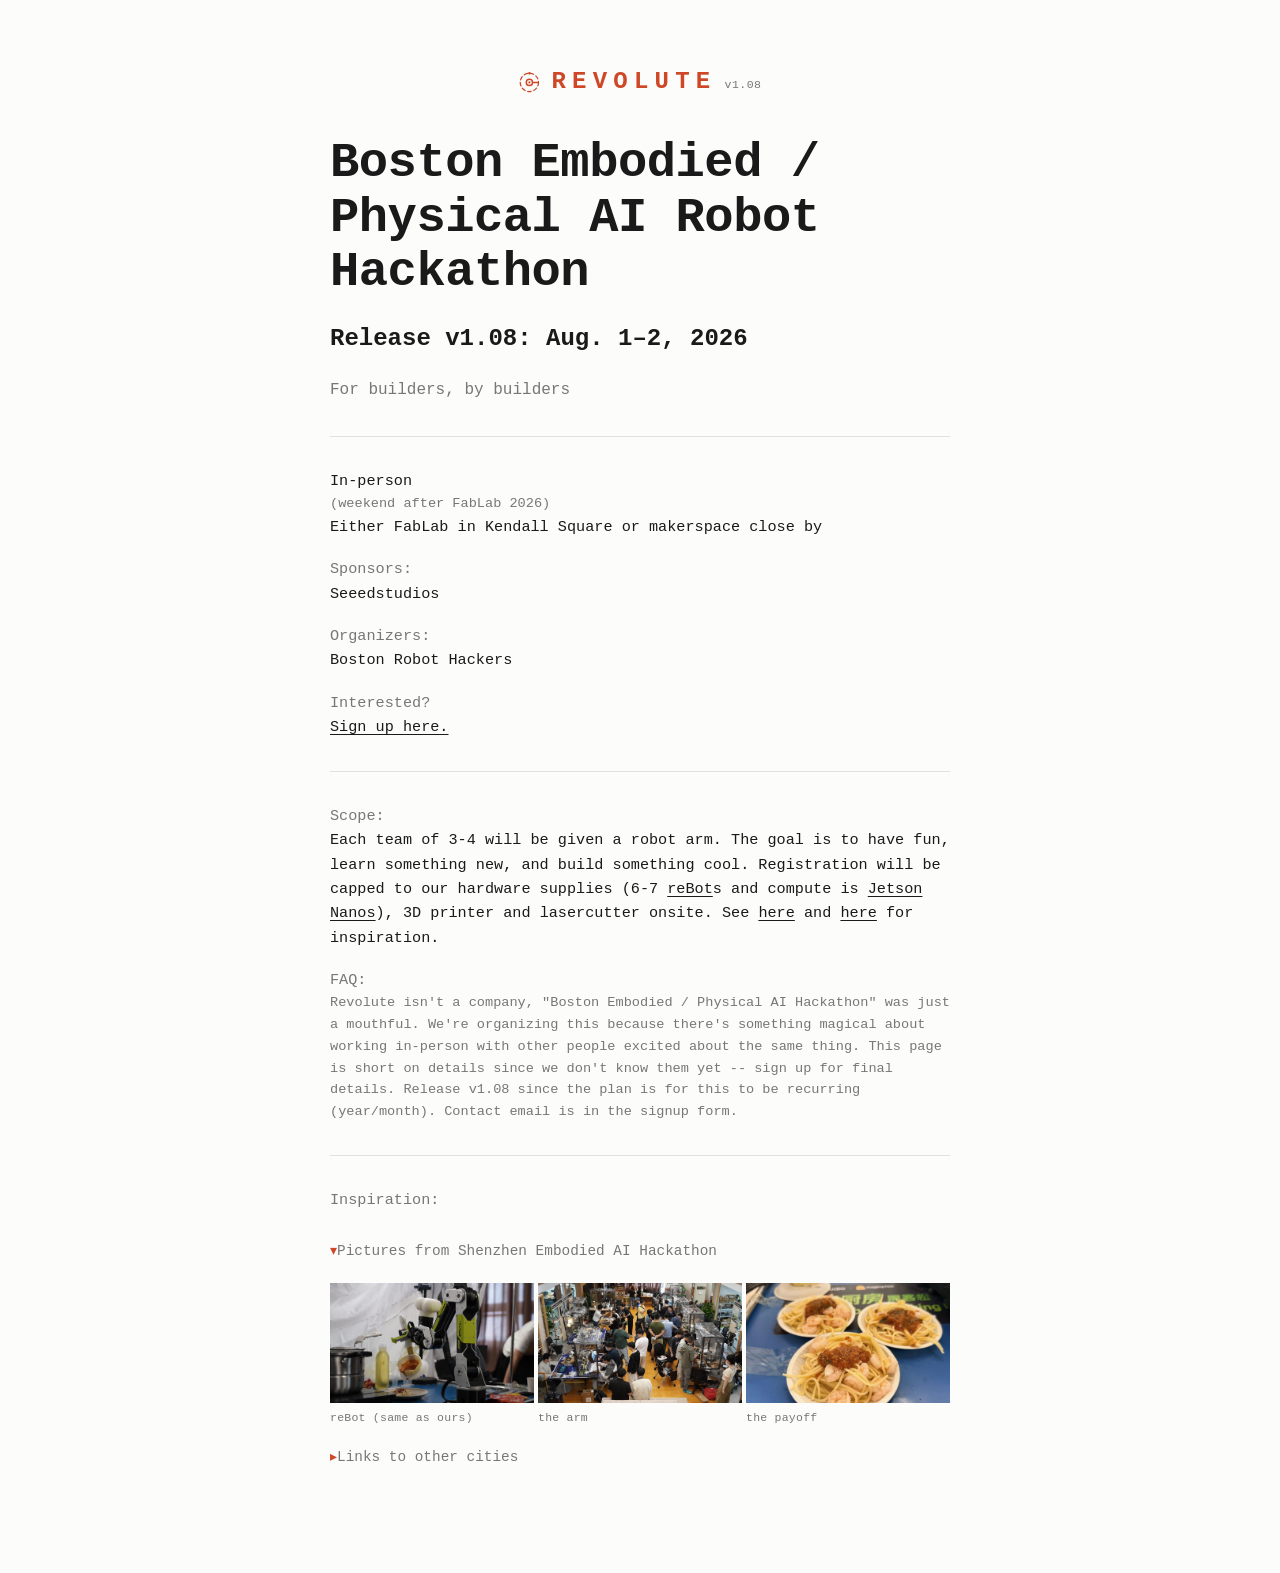
==== index.html @ 18302369 "Update index.html" ====
<!DOCTYPE html>
<html lang="en">
<head>
<meta charset="utf-8">
<meta name="viewport" content="width=device-width, initial-scale=1">
<title>Boston Embodied / Physical AI Robot Hackathon</title>
<style>
  :root{
    --ink:#1a1a1a;
    --muted:#777;
    --rule:#e0e0e0;
    --accent:#ce4827;
  }
  *{box-sizing:border-box;}
  html,body{margin:0;}
  body{
    background:#fcfcfb;
    color:var(--ink);
    font-family:ui-monospace,"SF Mono","SFMono-Regular",Menlo,Consolas,"Liberation Mono",monospace;
    line-height:1.6;
    padding:7vh 24px 80px;
  }
  main{max-width:620px;margin:0 auto;}

  /* top — the REVOLUTE mark: a revolute-joint logo lockup, centered */
  .top{text-align:center;margin-bottom:34px;}
  .brand{
    display:inline-flex;
    align-items:center;
    gap:11px;
    margin:0;
  }
  .brand .mark{width:1.3em;height:1.3em;flex:0 0 auto;color:var(--accent);}
  .brand .mark .ring{transform-origin:50% 50%;animation:spin 11s linear infinite;}
  @keyframes spin{to{transform:rotate(360deg);}}
  .brand .word{
    font-weight:700;
    font-size:1.5rem;
    letter-spacing:.26em;
    text-transform:uppercase;
    color:var(--accent);
    /* nudge to optically balance the tracking */
    padding-left:.04em;
  }
  .brand .lockup{display:inline-flex;align-items:baseline;gap:.5em;}
  .brand .ver{
    font-size:.72rem;
    font-weight:400;
    letter-spacing:.04em;
    color:var(--muted);
  }

  /* the emphasis */
  h1{
    margin:0;
    font-size:clamp(1.9rem,6.3vw,3.05rem);
    line-height:1.12;
    font-weight:700;
    letter-spacing:-.01em;
  }

  .tagline{
    margin:14px 0 0;
    font-size:1rem;
    color:var(--muted);
  }

  hr{border:0;border-top:1px solid var(--rule);margin:32px 0;}

  /* collapsed sections at the bottom */
  details{margin-top:22px;}
  details > summary{
    cursor:pointer;
    color:var(--muted);
    font-size:.9rem;
    list-style:none;
    padding:6px 0;
    user-select:none;
  }
  details > summary::-webkit-details-marker{display:none;}
  details > summary::before{
    content:"▸ ";
    color:var(--accent);
    display:inline-block;
    transition:transform .15s ease;
  }
  details[open] > summary::before{content:"▾ ";}
  details > summary:hover{color:var(--ink);}

  /* image strip inside the collapsed section */
  .imgstrip{
    display:grid;
    grid-template-columns:1fr 1fr 1fr;
    gap:4px;
    margin:14px 0 4px;
  }
  .imgstrip figure{margin:0;}
  .imgstrip img{
    display:block;
    width:100%;
    height:120px;
    object-fit:cover;
    filter:grayscale(.18);
    transition:filter .25s ease;
  }
  .imgstrip img:hover{filter:grayscale(0);}
  .imgstrip figcaption{
    margin-top:6px;
    font-size:.72rem;
    color:var(--muted);
    letter-spacing:.02em;
  }
  @media (max-width:480px){
    .imgstrip img{height:88px;}
  }

  /* links list inside collapsed section */
  .citylinks{margin:12px 0 4px;font-size:.85rem;}
  .citylinks li{margin:0 0 8px;list-style:none;}
  .citylinks ul{margin:0;padding:0;}
  .citylinks a{word-break:break-all;}
  .citylinks .place{color:var(--muted);white-space:nowrap;}

  /* small details */
  .details{font-size:.95rem;}
  .details p{margin:0;}
  .details .block{margin-bottom:18px;}
  .details .label{color:var(--muted);}
  .note{color:var(--muted);font-size:.85rem;}

  a{color:var(--ink);text-underline-offset:3px;}
  a:hover{text-decoration-thickness:2px;}

  .signup{margin-top:6px;}

  @media (prefers-reduced-motion:reduce){
    .brand .mark .ring{animation:none;}
  }
</style>
</head>
<body>
  <main>
    <header class="top">
      <p class="brand">
        <svg class="mark" viewBox="0 0 100 100" aria-hidden="true">
          <g class="ring">
            <circle cx="50" cy="50" r="44" fill="none" stroke="currentColor" stroke-width="6"
                    stroke-dasharray="17 13" stroke-linecap="round"/>
            <circle cx="50" cy="6" r="6" fill="currentColor"/>
          </g>
          <line x1="50" y1="50" x2="94" y2="50" stroke="currentColor" stroke-width="7" stroke-linecap="round"/>
          <circle cx="50" cy="50" r="15" fill="#fcfcfb" stroke="currentColor" stroke-width="7"/>
          <circle cx="50" cy="50" r="5" fill="currentColor"/>
        </svg>
        <span class="lockup"><span class="word">REVOLUTE</span><span class="ver">v1.08</span></span>
      </p>
    </header>

    <h1>Boston Embodied / Physical AI Robot Hackathon</h1>
    <h2>Release v1.08: Aug. 1–2, 2026</h2>
    <p class="tagline">For builders, by builders</p>

    <hr>

    <div class="details">
      <div class="block">
        <p>In-person</p>
        <p class="note">(weekend after FabLab 2026)</p>
        <p>Either FabLab in Kendall Square or makerspace close by</p>
      </div>

      <div class="block">
        <p class="label">Sponsors:</p>
        <p>Seeedstudios</p>
      </div>

      <div class="block">
        <p class="label">Organizers:</p>
        <p>Boston Robot Hackers</p>
      </div>

      <div class="block">
        <p class="label">Interested?</p>
        <p class="signup"><a
        href="https://docs.google.com/forms/d/e/1FAIpQLSeVBl7Q7HjIDip8C7H7l2KwT6T9Buy4RfkJa64CLngNDVa9xw/viewform">Sign
        up here.</a></p>
      </div>


      <hr>

      <div class="block">
        <p class="label">Scope:</p>
        <p>Each team of 3-4 will be given a robot arm. The goal is to have
        fun, learn something new, and build something cool. Registration
        will be capped to our hardware supplies (6-7 <a href="https://www.seeedstudio.com/reBot-Arm-B601-DM-p-6740.html">reBot</a>s and compute is <a href="https://www.seeedstudio.com/reComputer-J3011-p-5590.html">Jetson Nanos</a>), 3D printer and lasercutter onsite. 
        See <a
        href="https://www.seeed.cc/post/2025-embodied-ai-hackathon-recap">here</a> and <a href="https://www.youtube.com/watch?v=3W_z89ngXDo">here</a>
        for inspiration.</p>
      </div>

      <div class="block">
        <p class="label">FAQ:</p>
        <p class="note">Revolute isn't a company, "Boston Embodied / Physical AI
        Hackathon" was just a mouthful. We're organizing this because
        there's something magical about working in-person with other people
        excited about the same thing.
          This page is short on details since we don't know them yet -- sign up for
          final details. Release v1.08 since the plan is for this to be
          recurring (year/month). Contact email is in the signup form.</p>
      </div>

      <hr>
        <div class="block">
          <p class="label">Inspiration:</p>

        <details open>
          <summary>Pictures from Shenzhen Embodied AI Hackathon</summary>
          <div class="imgstrip">
            <figure>
              <img src="hackathon.png" alt="Builders at work during the Shenzhen embodied AI hackathon">
              <figcaption>reBot (same as ours)</figcaption>
            </figure>
            <figure>
              <img src="robotarm.png" alt="A robot arm ladling sauce onto a plate of pasta">
              <figcaption>the arm</figcaption>
            </figure>
            <figure>
              <img src="pasta.jpg" alt="Plates of shrimp pasta plated by robot arms">
              <figcaption>the payoff</figcaption>
            </figure>
          </div>
        </details>
  
        <details class="citylinks">
          <summary>Links to other cities</summary>
          <ul>
            <li><a href="https://www.joinef.com/events/https-lu-ma-roboticshack/">joinef.com/events/https-lu-ma-roboticshack</a> <span class="place">— Paris (Apr 11 2025)</span></li>
            <li><a href="https://robothackathon.devpost.com/">robothackathon.devpost.com</a> <span class="place">— NYC (Apr 20 2025)</span></li>
            <li><a href="https://www.betaworks.com/event/nyc-lerobot-hackathon">betaworks.com/event/nyc-lerobot-hackathon</a> <span class="place">— NYC (June 14 2025)</span></li>
            <li><a href="https://forums.developer.nvidia.com/t/join-the-seeed-studio-hugging-face-embodied-ai-hackathon/344162">forums.developer.nvidia.com/.../embodied-ai-hackathon</a> <span class="place">— Shenzhen (Oct 18 2025)</span></li>
            <li><a href="https://www.seeedstudio.com/blog/2025/11/06/2025-embodied-ai-hackathon-recap-we-built-home-cooking-robot/">seeedstudio.com/blog/.../home-cooking-robot</a> <span class="place">— (Oct 21 2025)</span></li>
            <li><a href="https://luma.com/zsaa3r3d">luma.com/zsaa3r3d</a> <span class="place">— Santa Clara (Mar 21 2026)</span></li>
            <li><a href="https://luma.com/embodied-metal">luma.com/embodied-metal</a> <span class="place">— San Francisco (July 17 2026)</span></li>
          </ul>
        </details>
      </div>
    </div>
  </main>
</body>
</html>
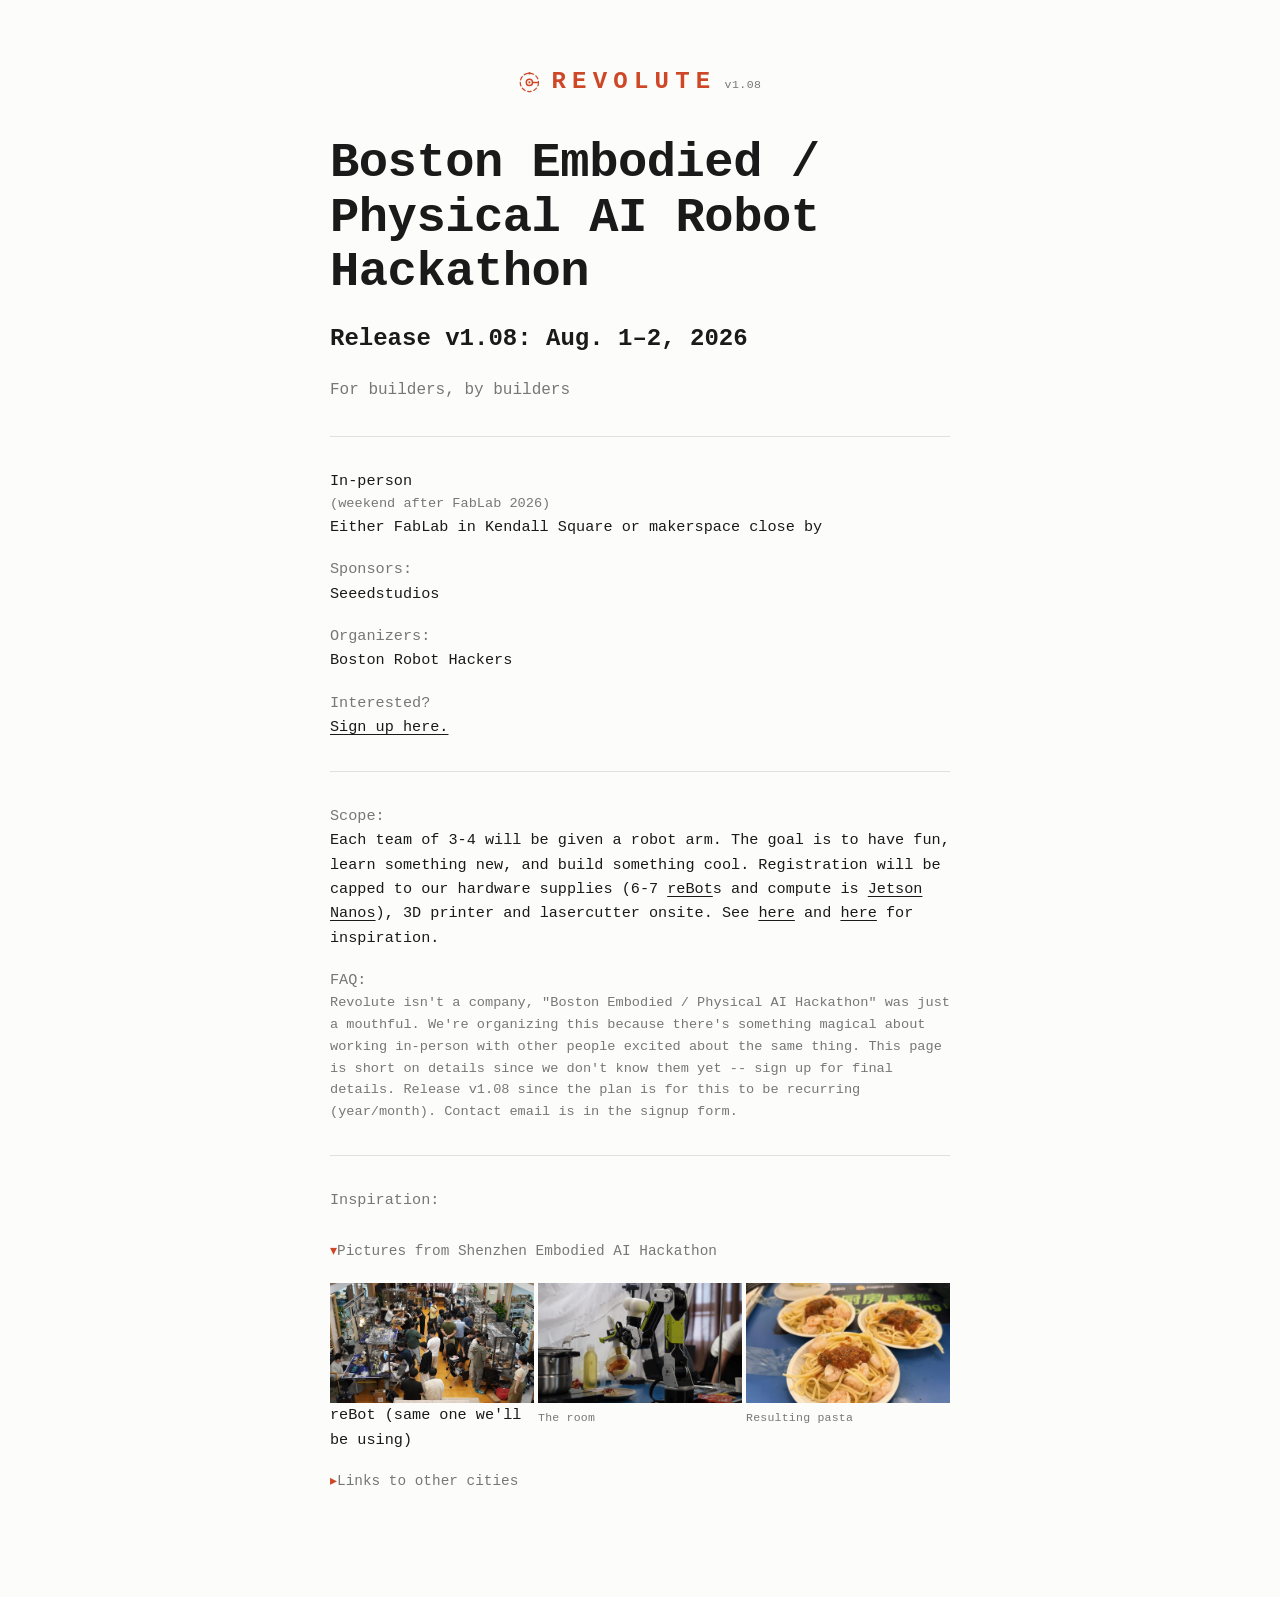
==== commit 62a7806a: "Update index.html" ====
--- a/index.html
+++ b/index.html
@@ -218,16 +218,16 @@
           <summary>Pictures from Shenzhen Embodied AI Hackathon</summary>
           <div class="imgstrip">
             <figure>
-              <img src="hackathon.png" alt="Builders at work during the Shenzhen embodied AI hackathon">
-              <figcaption>reBot (same as ours)</figcaption>
+              <img src="robotarm.png" alt="A robot arm ladling sauce onto a plate of pasta""
+              <figcaption>reBot (same one we'll be using)</figcaption>
             </figure>
             <figure>
-              <img src="robotarm.png" alt="A robot arm ladling sauce onto a plate of pasta">
-              <figcaption>the arm</figcaption>
+              <img src="hackathon.png" alt="Builders at work during the Shenzhen embodied AI hackathon">
+              <figcaption>The room</figcaption>
             </figure>
             <figure>
               <img src="pasta.jpg" alt="Plates of shrimp pasta plated by robot arms">
-              <figcaption>the payoff</figcaption>
+              <figcaption>Resulting pasta</figcaption>
             </figure>
           </div>
         </details>
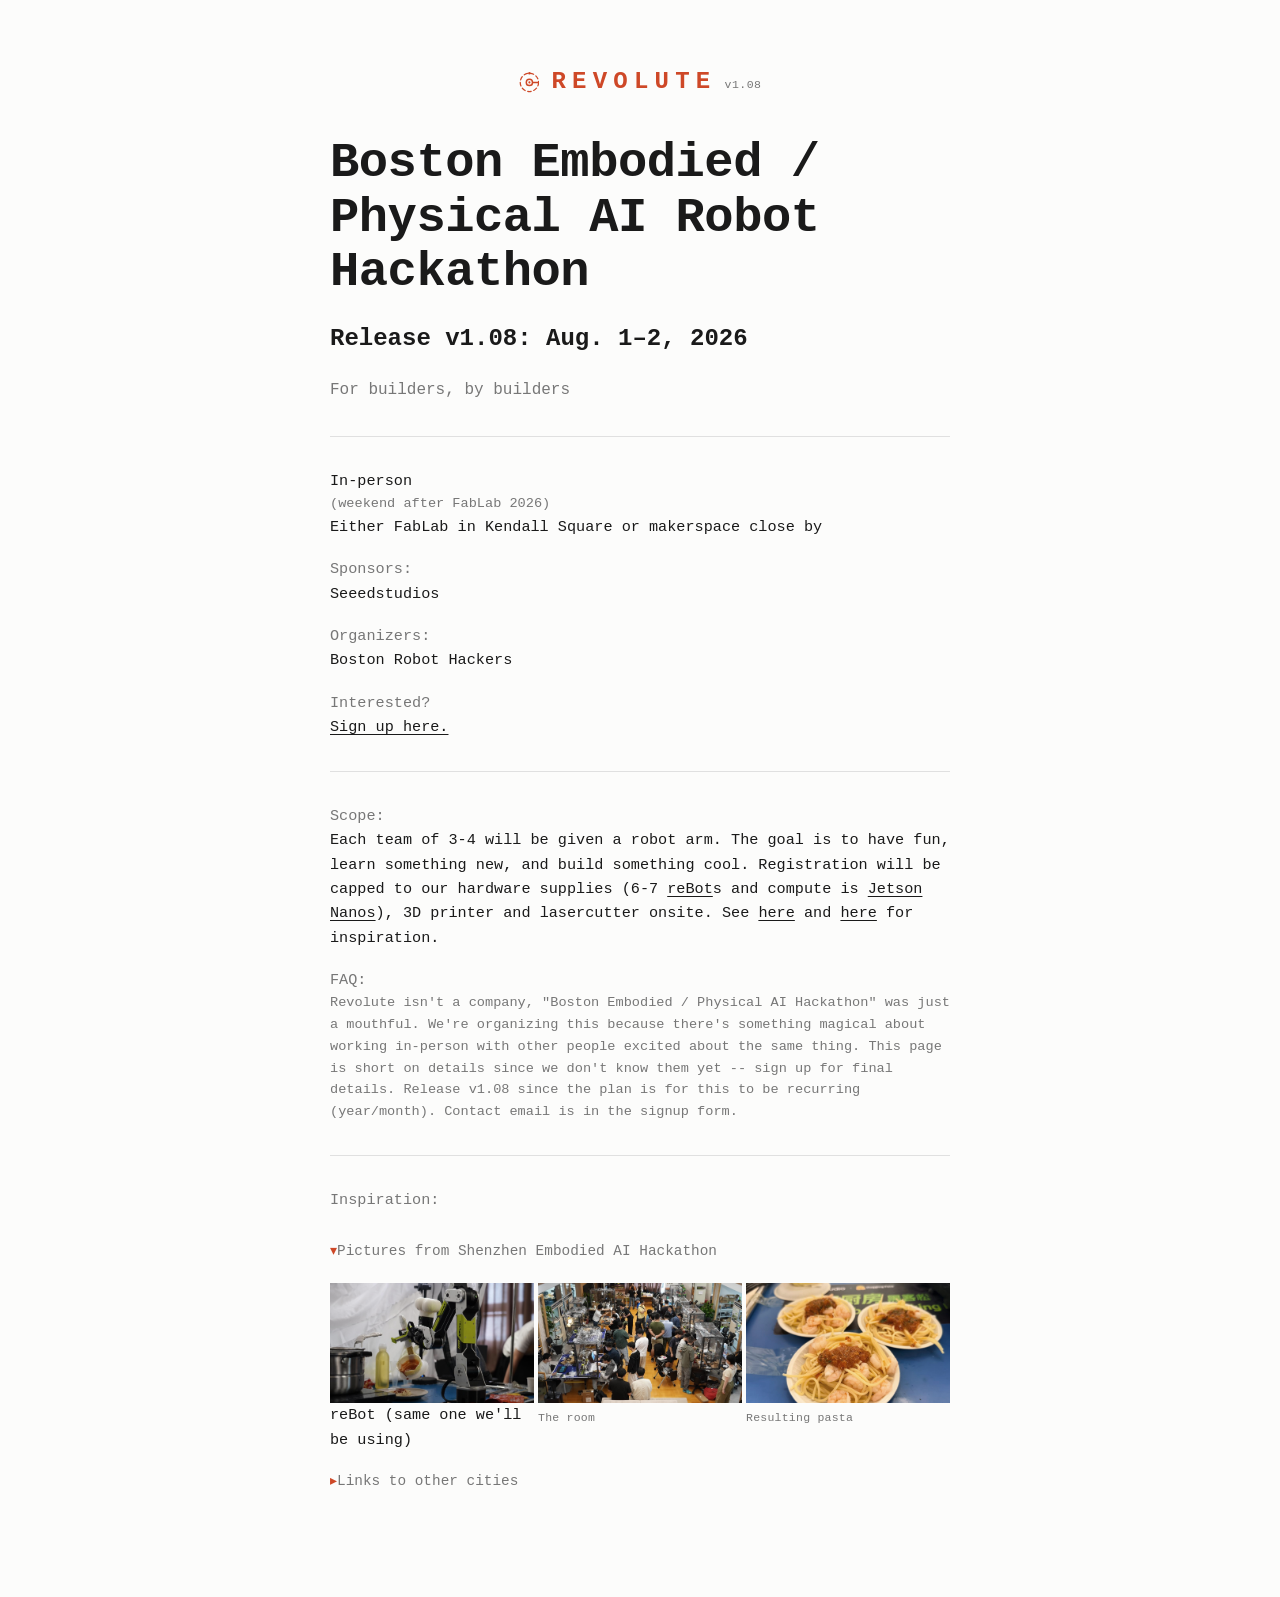
==== commit 4636ada0: "Update index.html" ====
--- a/index.html
+++ b/index.html
@@ -218,11 +218,11 @@
           <summary>Pictures from Shenzhen Embodied AI Hackathon</summary>
           <div class="imgstrip">
             <figure>
-              <img src="robotarm.png" alt="A robot arm ladling sauce onto a plate of pasta""
+              <img src="robotarm.jpg" alt="A robot arm ladling sauce onto a plate of pasta""
               <figcaption>reBot (same one we'll be using)</figcaption>
             </figure>
             <figure>
-              <img src="hackathon.png" alt="Builders at work during the Shenzhen embodied AI hackathon">
+              <img src="shenzhenhackathon.jpg" alt="Builders at work during the Shenzhen embodied AI hackathon">
               <figcaption>The room</figcaption>
             </figure>
             <figure>
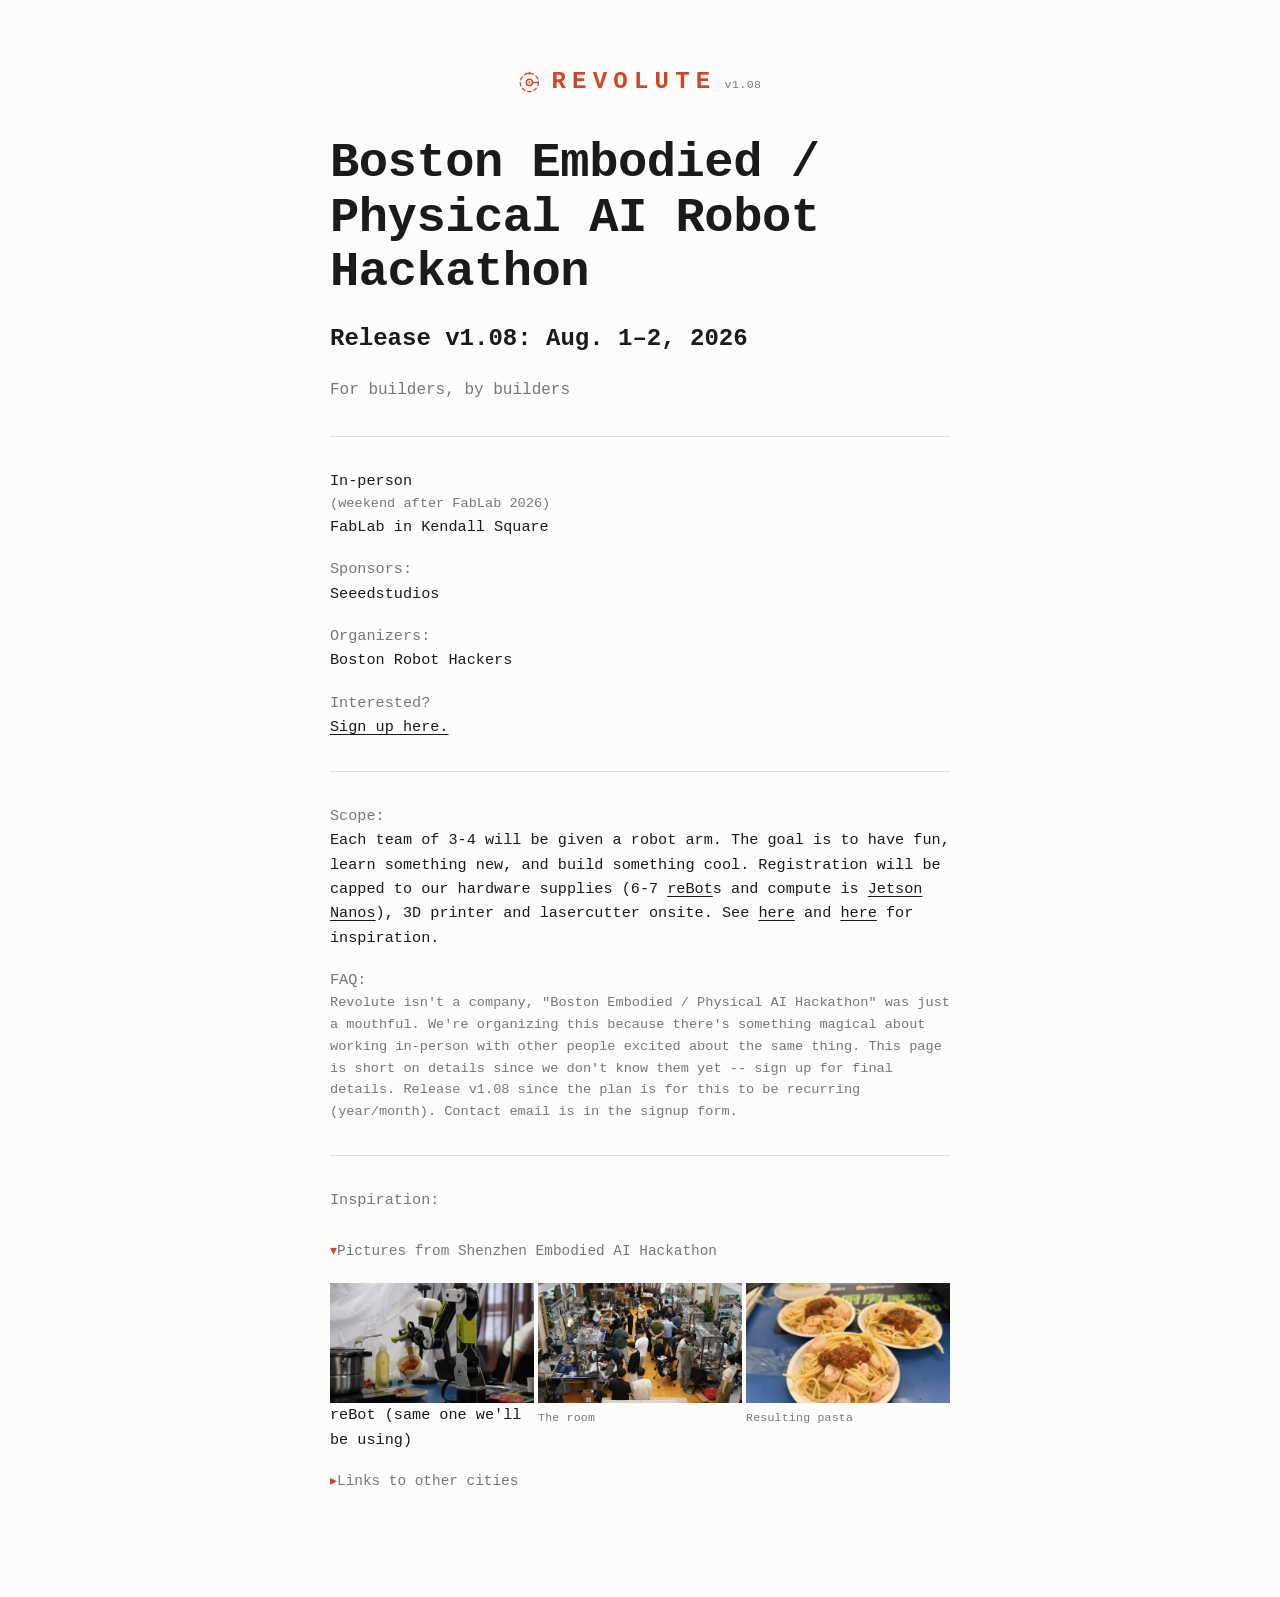
==== commit f9e213ac: "Update index.html" ====
--- a/index.html
+++ b/index.html
@@ -166,7 +166,7 @@
       <div class="block">
         <p>In-person</p>
         <p class="note">(weekend after FabLab 2026)</p>
-        <p>Either FabLab in Kendall Square or makerspace close by</p>
+        <p>FabLab in Kendall Square</p>
       </div>
 
       <div class="block">
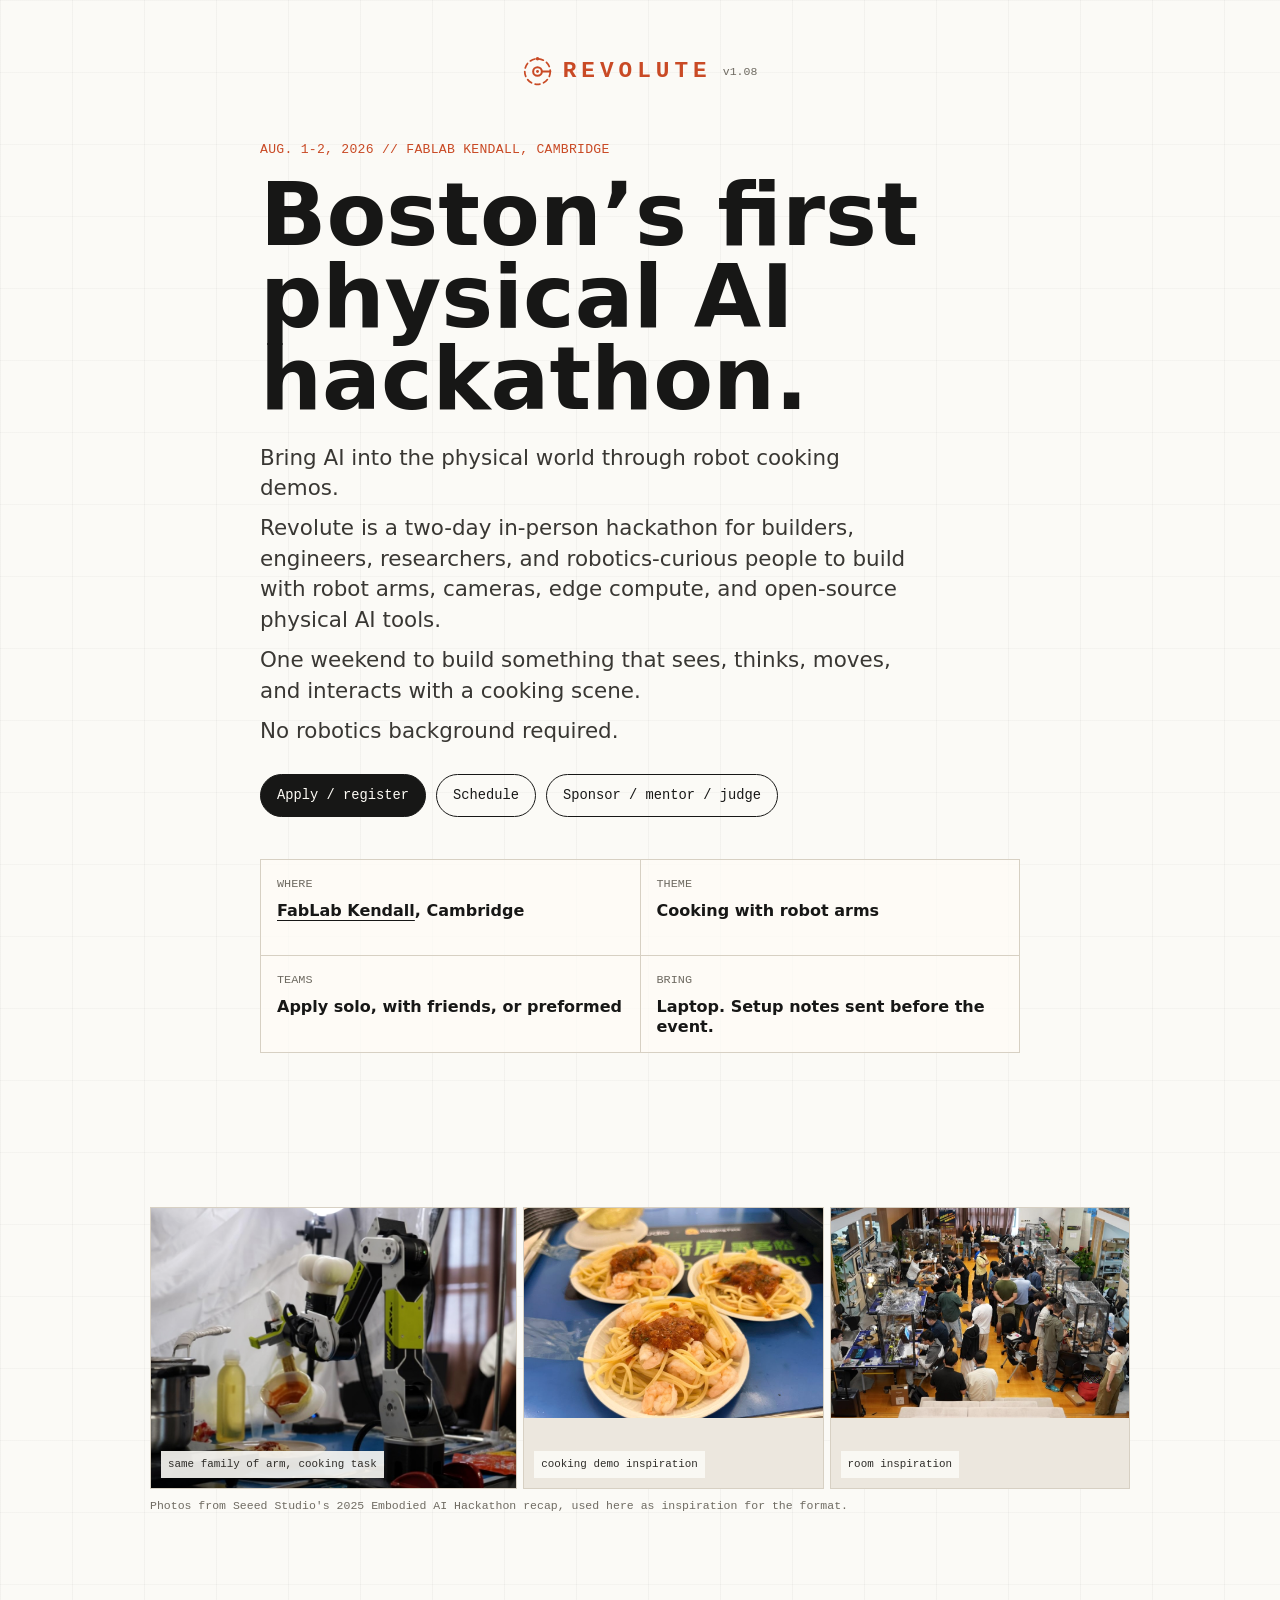
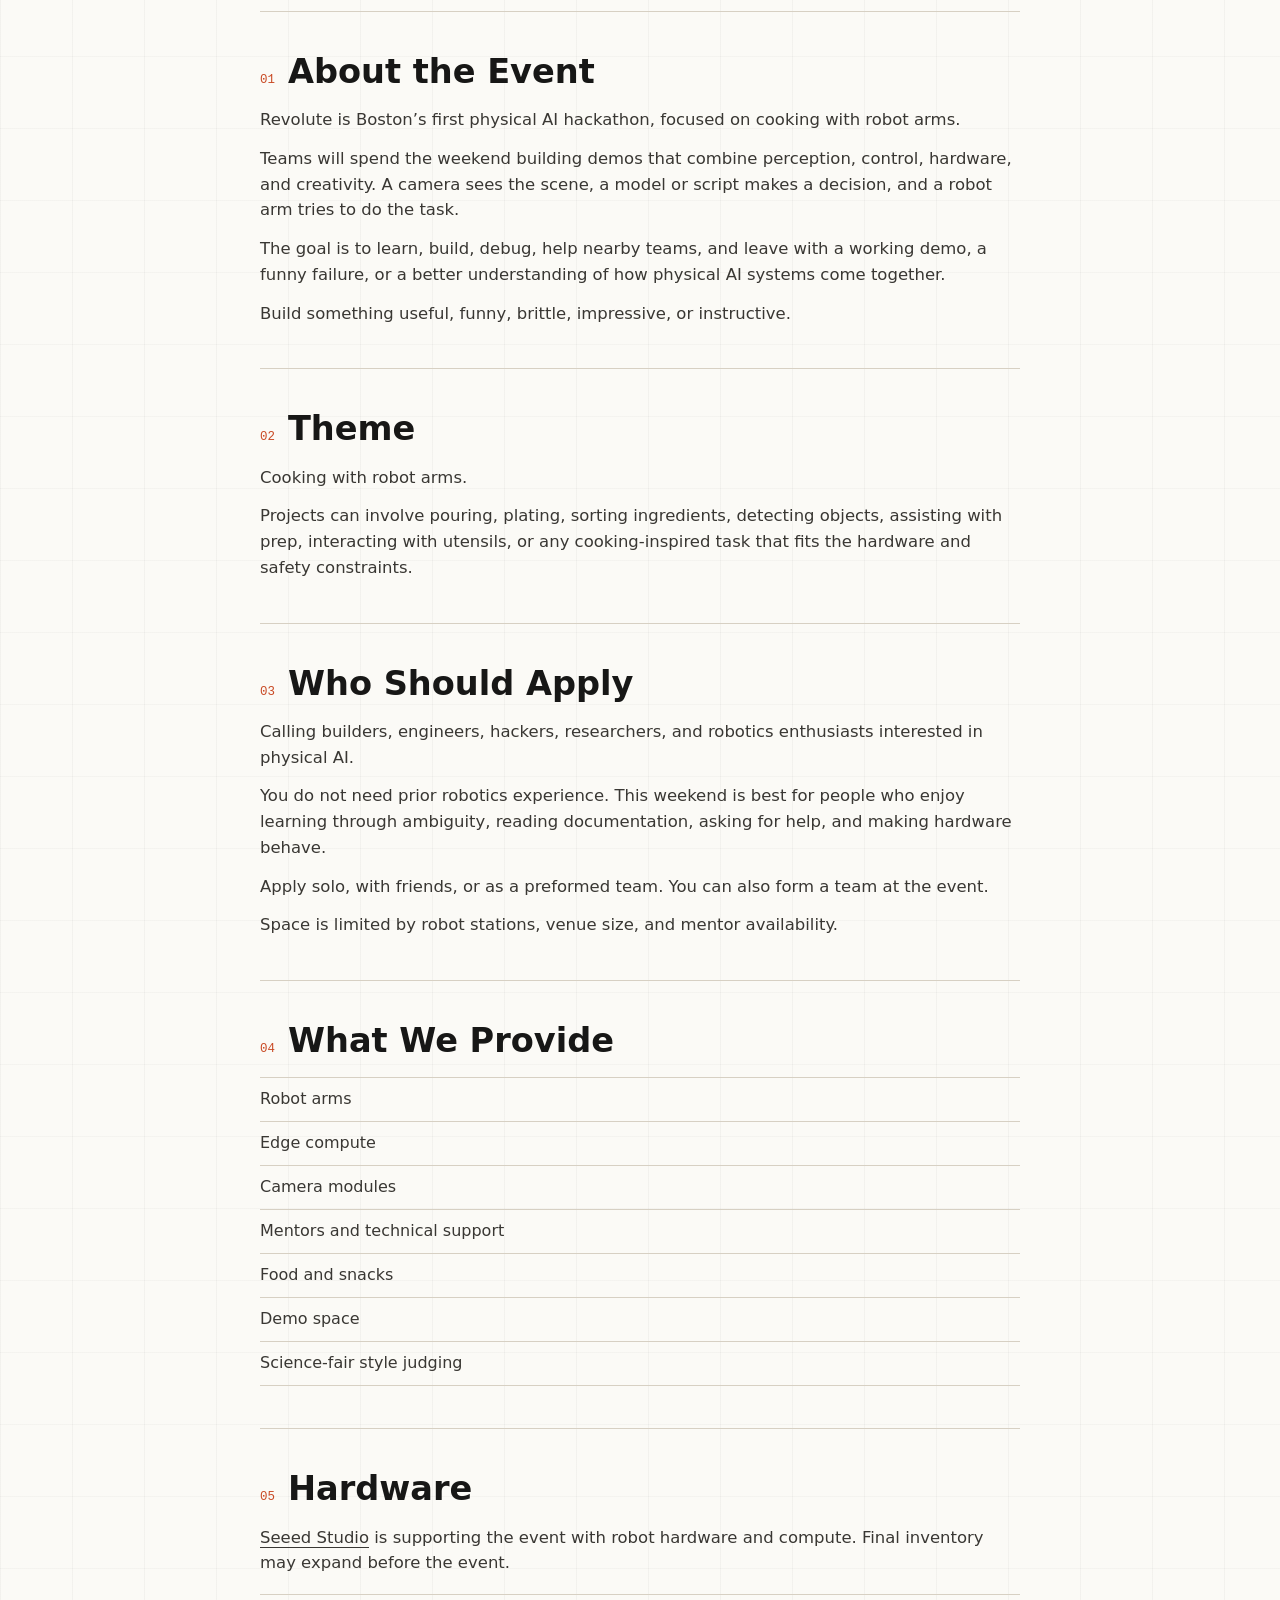
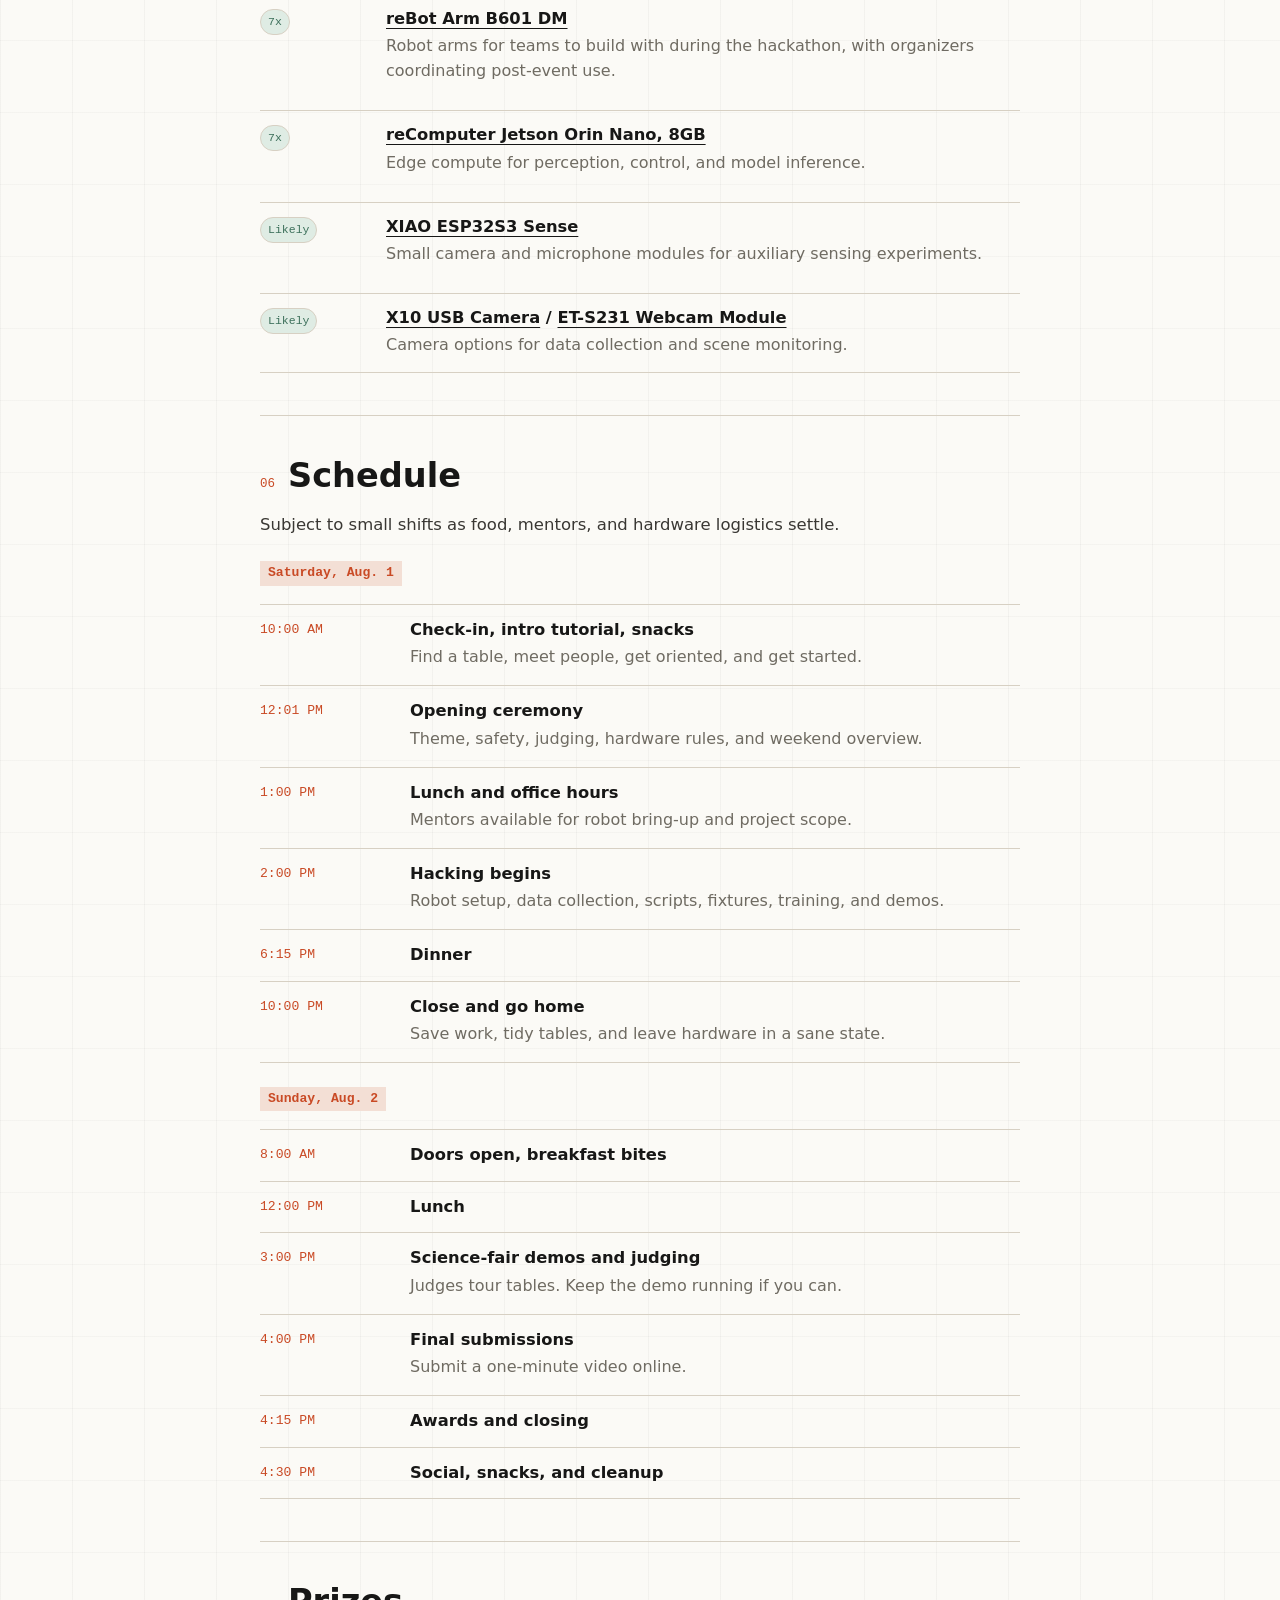
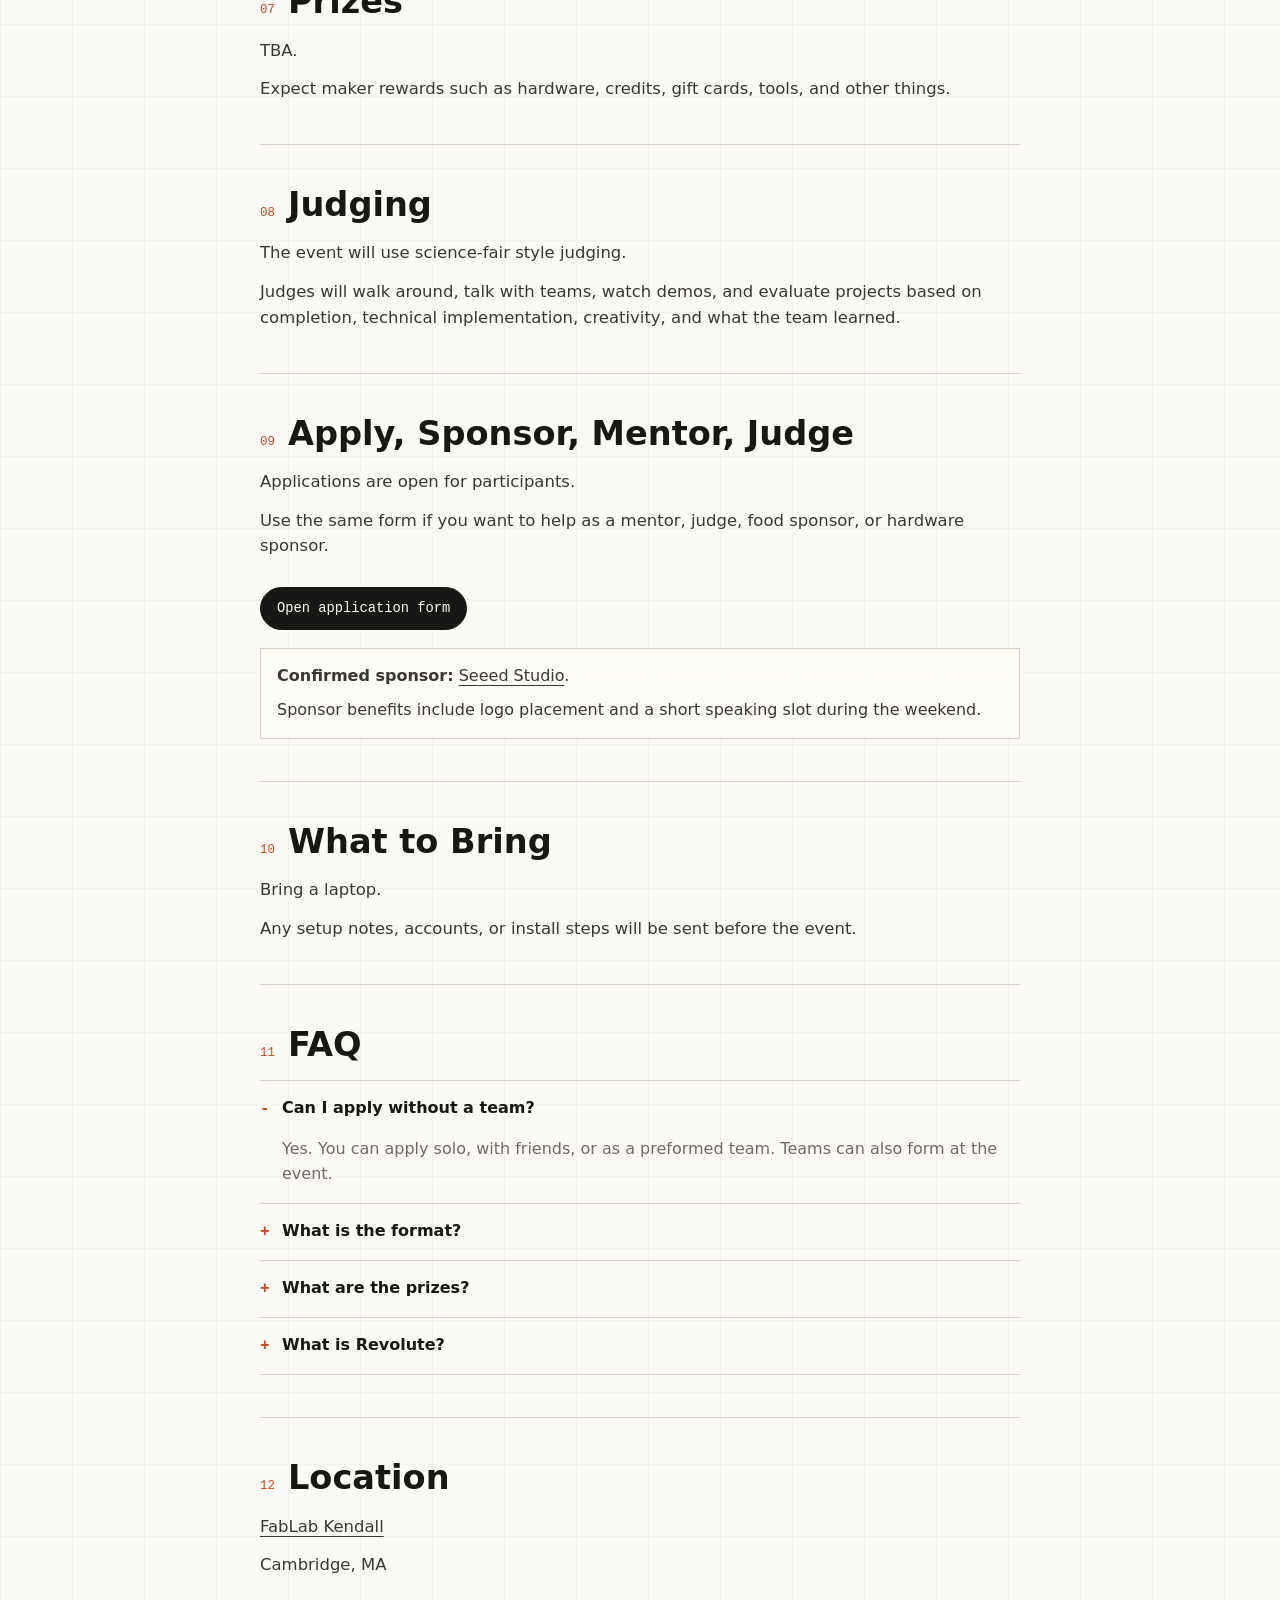
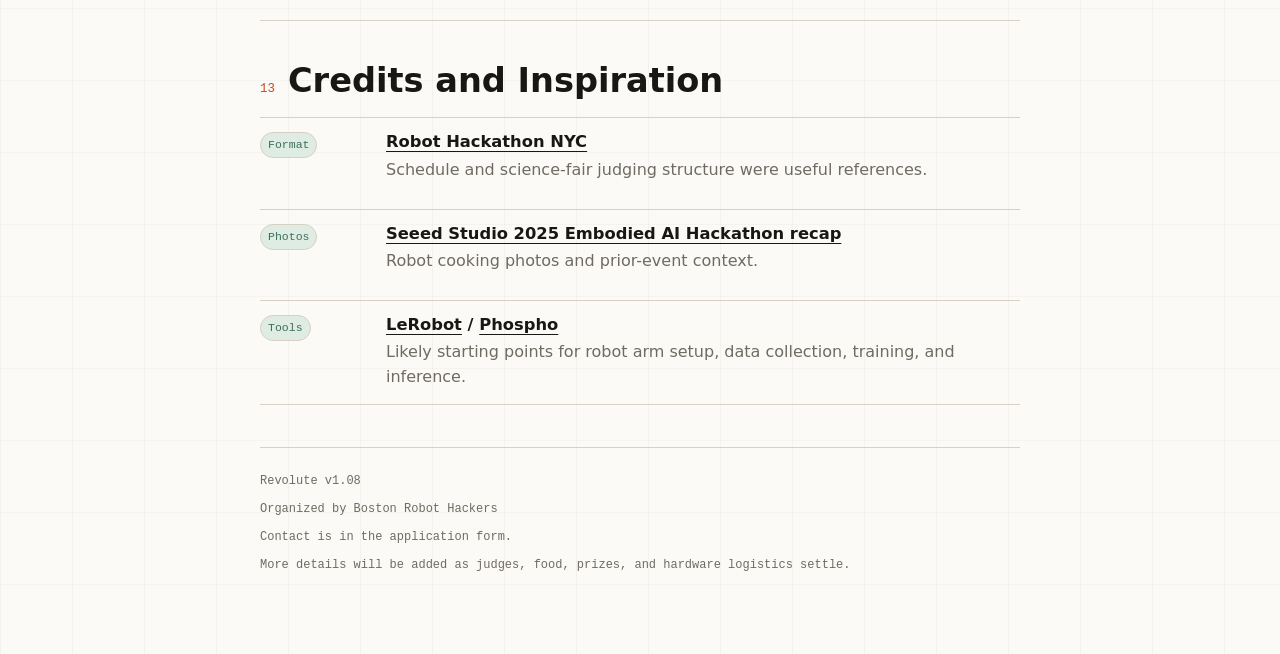
==== commit b1abc60d: "Refresh hackathon site" ====
--- a/index.html
+++ b/index.html
@@ -3,249 +3,761 @@
 <head>
 <meta charset="utf-8">
 <meta name="viewport" content="width=device-width, initial-scale=1">
-<title>Boston Embodied / Physical AI Robot Hackathon</title>
+<meta name="description" content="Revolute is Boston’s first physical AI hackathon, a two-day build weekend for robot cooking demos at FabLab Kendall.">
+<meta property="og:title" content="Revolute | Boston Physical AI Hackathon">
+<meta property="og:description" content="Bring AI into the physical world through robot cooking demos with arms, cameras, edge compute, and open-source physical AI tools.">
+<meta property="og:image" content="hackathon.png">
+<title>Revolute | Boston Physical AI Hackathon</title>
 <style>
   :root{
-    --ink:#1a1a1a;
-    --muted:#777;
-    --rule:#e0e0e0;
-    --accent:#ce4827;
-  }
+    --bg:#fbfaf6;
+    --paper:#fffdf7;
+    --ink:#171716;
+    --muted:#6f6b62;
+    --faint:#ded8cc;
+    --rule:#d7d0c3;
+    --accent:#c94a25;
+    --accent-soft:#f3dfd5;
+    --green:#3d705b;
+    --green-soft:#dfece4;
+    --mono:ui-monospace,"SF Mono","SFMono-Regular",Menlo,Consolas,"Liberation Mono",monospace;
+    --sans:Inter,ui-sans-serif,system-ui,-apple-system,BlinkMacSystemFont,"Segoe UI",sans-serif;
+  }
+
   *{box-sizing:border-box;}
-  html,body{margin:0;}
+  html{scroll-behavior:smooth;}
   body{
-    background:#fcfcfb;
+    margin:0;
+    background:
+      linear-gradient(90deg,rgba(23,23,22,.035) 1px,transparent 1px) 0 0 / 72px 72px,
+      linear-gradient(180deg,rgba(23,23,22,.028) 1px,transparent 1px) 0 0 / 72px 72px,
+      var(--bg);
     color:var(--ink);
-    font-family:ui-monospace,"SF Mono","SFMono-Regular",Menlo,Consolas,"Liberation Mono",monospace;
-    line-height:1.6;
-    padding:7vh 24px 80px;
-  }
-  main{max-width:620px;margin:0 auto;}
-
-  /* top — the REVOLUTE mark: a revolute-joint logo lockup, centered */
-  .top{text-align:center;margin-bottom:34px;}
+    font-family:var(--sans);
+    line-height:1.56;
+    text-rendering:optimizeLegibility;
+  }
+  body::selection{background:rgba(201,74,37,.22);}
+  a{color:inherit;text-decoration-thickness:1px;text-underline-offset:4px;}
+  a:hover{color:var(--accent);}
+  img{display:block;max-width:100%;}
+
+  .page{
+    width:min(760px,calc(100% - 40px));
+    margin:0 auto;
+    padding:54px 0 80px;
+  }
+  .wide{
+    width:min(980px,calc(100% - 40px));
+    margin:0 auto;
+  }
+
+  .top{
+    text-align:center;
+    margin:0 0 46px;
+  }
   .brand{
     display:inline-flex;
     align-items:center;
     gap:11px;
     margin:0;
-  }
-  .brand .mark{width:1.3em;height:1.3em;flex:0 0 auto;color:var(--accent);}
-  .brand .mark .ring{transform-origin:50% 50%;animation:spin 11s linear infinite;}
+    color:var(--accent);
+    text-decoration:none;
+  }
+  .mark{
+    width:29px;
+    height:29px;
+    flex:0 0 auto;
+  }
+  .mark .ring{
+    transform-origin:50% 50%;
+    animation:spin 13s linear infinite;
+  }
   @keyframes spin{to{transform:rotate(360deg);}}
-  .brand .word{
-    font-weight:700;
-    font-size:1.5rem;
-    letter-spacing:.26em;
+  .word{
+    font-family:var(--mono);
+    font-size:1.42rem;
+    font-weight:760;
+    letter-spacing:.22em;
     text-transform:uppercase;
+  }
+  .version{
+    color:var(--muted);
+    font-family:var(--mono);
+    font-size:.72rem;
+  }
+
+  .hero{
+    margin-bottom:40px;
+  }
+  .kicker{
+    margin:0 0 14px;
     color:var(--accent);
-    /* nudge to optically balance the tracking */
-    padding-left:.04em;
-  }
-  .brand .lockup{display:inline-flex;align-items:baseline;gap:.5em;}
-  .brand .ver{
-    font-size:.72rem;
-    font-weight:400;
-    letter-spacing:.04em;
-    color:var(--muted);
-  }
-
-  /* the emphasis */
+    font-family:var(--mono);
+    font-size:.82rem;
+    letter-spacing:.02em;
+    text-transform:uppercase;
+  }
   h1{
     margin:0;
-    font-size:clamp(1.9rem,6.3vw,3.05rem);
-    line-height:1.12;
-    font-weight:700;
-    letter-spacing:-.01em;
-  }
-
-  .tagline{
-    margin:14px 0 0;
-    font-size:1rem;
+    max-width:720px;
+    font-size:clamp(2.55rem,9vw,5.45rem);
+    line-height:.94;
+    letter-spacing:0;
+  }
+  .dek{
+    max-width:660px;
+    margin:22px 0 0;
+    color:#393733;
+    font-size:clamp(1.08rem,2.4vw,1.34rem);
+    line-height:1.42;
+  }
+  .dek + .dek{margin-top:10px;}
+  .actions{
+    display:flex;
+    flex-wrap:wrap;
+    gap:10px;
+    margin-top:28px;
+  }
+  .button{
+    display:inline-flex;
+    align-items:center;
+    justify-content:center;
+    min-height:43px;
+    padding:0 16px;
+    border:1px solid var(--ink);
+    border-radius:999px;
+    background:var(--ink);
+    color:var(--paper);
+    font-family:var(--mono);
+    font-size:.86rem;
+    text-decoration:none;
+    white-space:nowrap;
+  }
+  .button:hover{
+    background:var(--accent);
+    border-color:var(--accent);
+    color:var(--paper);
+  }
+  .button.ghost{
+    background:transparent;
+    color:var(--ink);
+  }
+  .button.ghost:hover{
+    background:var(--accent-soft);
+    border-color:var(--accent);
+    color:var(--accent);
+  }
+
+  .facts{
+    display:grid;
+    grid-template-columns:repeat(2,minmax(0,1fr));
+    border-top:1px solid var(--rule);
+    border-left:1px solid var(--rule);
+    margin:42px 0 0;
+    background:rgba(255,253,247,.72);
+  }
+  .fact{
+    min-height:96px;
+    padding:15px 16px;
+    border-right:1px solid var(--rule);
+    border-bottom:1px solid var(--rule);
+  }
+  .label{
+    margin:0 0 7px;
     color:var(--muted);
-  }
-
-  hr{border:0;border-top:1px solid var(--rule);margin:32px 0;}
-
-  /* collapsed sections at the bottom */
-  details{margin-top:22px;}
-  details > summary{
+    font-family:var(--mono);
+    font-size:.74rem;
+    text-transform:uppercase;
+  }
+  .value{
+    margin:0;
+    font-weight:730;
+    line-height:1.25;
+  }
+
+  .photo-strip{
+    display:grid;
+    grid-template-columns:1.1fr .9fr .9fr;
+    gap:6px;
+    margin:34px auto 8px;
+  }
+  .photo-strip figure{
+    position:relative;
+    margin:0;
+    overflow:hidden;
+    border:1px solid var(--rule);
+    background:#ece7de;
+  }
+  .photo-strip img{
+    width:100%;
+    height:210px;
+    object-fit:cover;
+    filter:saturate(.92) contrast(1.02);
+  }
+  .photo-strip figure:first-child img{height:280px;}
+  .photo-strip figcaption{
+    position:absolute;
+    left:10px;
+    bottom:10px;
+    max-width:calc(100% - 20px);
+    padding:5px 7px;
+    background:rgba(251,250,246,.9);
+    color:#2e2c28;
+    font-family:var(--mono);
+    font-size:.68rem;
+  }
+  .credit-note{
+    margin:8px 0 0;
+    color:var(--muted);
+    font-family:var(--mono);
+    font-size:.72rem;
+  }
+
+  hr{
+    border:0;
+    border-top:1px solid var(--rule);
+    margin:42px 0;
+  }
+  section{
+    scroll-margin-top:22px;
+  }
+  .section-title{
+    display:flex;
+    align-items:baseline;
+    gap:13px;
+    margin:0 0 17px;
+  }
+  .section-title span{
+    color:var(--accent);
+    font-family:var(--mono);
+    font-size:.78rem;
+  }
+  h2{
+    margin:0;
+    font-size:clamp(1.45rem,3vw,2.1rem);
+    line-height:1.08;
+    letter-spacing:0;
+  }
+  h3{
+    margin:0;
+    font-size:1.02rem;
+    line-height:1.25;
+  }
+  p{
+    margin:0;
+  }
+  .copy{
+    color:#393733;
+    font-size:1.03rem;
+  }
+  .copy + .copy{margin-top:13px;}
+
+  .plain-list{
+    margin:18px 0 0;
+    padding:0;
+    list-style:none;
+    border-top:1px solid var(--rule);
+  }
+  .plain-list li{
+    padding:9px 0;
+    border-bottom:1px solid var(--rule);
+    color:#393733;
+  }
+
+  .rows{
+    border-top:1px solid var(--rule);
+    margin-top:18px;
+  }
+  .row{
+    display:grid;
+    grid-template-columns:132px minmax(0,1fr);
+    gap:18px;
+    padding:15px 0;
+    border-bottom:1px solid var(--rule);
+  }
+  .row .when{
+    color:var(--accent);
+    font-family:var(--mono);
+    font-size:.82rem;
+  }
+  .row p{
+    margin:5px 0 0;
+    color:var(--muted);
+  }
+  .day{
+    margin-top:22px;
+  }
+  .day > h3{
+    display:inline-block;
+    padding:4px 8px;
+    background:var(--accent-soft);
+    color:var(--accent);
+    font-family:var(--mono);
+    font-size:.82rem;
+    font-weight:720;
+  }
+
+  .list{
+    display:grid;
+    gap:12px;
+    margin-top:18px;
+  }
+  .item{
+    display:grid;
+    grid-template-columns:108px minmax(0,1fr);
+    gap:18px;
+    padding:14px 0;
+    border-top:1px solid var(--rule);
+  }
+  .item:last-child{border-bottom:1px solid var(--rule);}
+  .tag{
+    align-self:start;
+    display:inline-flex;
+    width:max-content;
+    max-width:100%;
+    padding:3px 7px;
+    border:1px solid var(--rule);
+    border-radius:999px;
+    color:var(--green);
+    background:var(--green-soft);
+    font-family:var(--mono);
+    font-size:.72rem;
+    white-space:nowrap;
+  }
+  .item p{
+    margin:5px 0 0;
+    color:var(--muted);
+  }
+
+  .note-box{
+    margin-top:18px;
+    padding:15px 16px;
+    border:1px solid var(--rule);
+    background:rgba(255,253,247,.8);
+  }
+  .note-box p{
+    color:#393733;
+  }
+  .note-box p + p{margin-top:9px;}
+
+  details{
+    border-top:1px solid var(--rule);
+  }
+  details:last-child{
+    border-bottom:1px solid var(--rule);
+  }
+  summary{
     cursor:pointer;
+    padding:15px 0;
+    list-style:none;
+    font-weight:720;
+  }
+  summary::-webkit-details-marker{display:none;}
+  summary::before{
+    content:"+";
+    display:inline-block;
+    width:22px;
+    color:var(--accent);
+    font-family:var(--mono);
+  }
+  details[open] summary::before{content:"-";}
+  details p{
+    margin:0 0 16px 22px;
     color:var(--muted);
-    font-size:.9rem;
-    list-style:none;
-    padding:6px 0;
-    user-select:none;
-  }
-  details > summary::-webkit-details-marker{display:none;}
-  details > summary::before{
-    content:"▸ ";
-    color:var(--accent);
-    display:inline-block;
-    transition:transform .15s ease;
-  }
-  details[open] > summary::before{content:"▾ ";}
-  details > summary:hover{color:var(--ink);}
-
-  /* image strip inside the collapsed section */
-  .imgstrip{
-    display:grid;
-    grid-template-columns:1fr 1fr 1fr;
-    gap:4px;
-    margin:14px 0 4px;
-  }
-  .imgstrip figure{margin:0;}
-  .imgstrip img{
-    display:block;
-    width:100%;
-    height:120px;
-    object-fit:cover;
-    filter:grayscale(.18);
-    transition:filter .25s ease;
-  }
-  .imgstrip img:hover{filter:grayscale(0);}
-  .imgstrip figcaption{
-    margin-top:6px;
-    font-size:.72rem;
+  }
+
+  .footer{
+    margin-top:42px;
+    padding-top:24px;
+    border-top:1px solid var(--rule);
     color:var(--muted);
-    letter-spacing:.02em;
-  }
-  @media (max-width:480px){
-    .imgstrip img{height:88px;}
-  }
-
-  /* links list inside collapsed section */
-  .citylinks{margin:12px 0 4px;font-size:.85rem;}
-  .citylinks li{margin:0 0 8px;list-style:none;}
-  .citylinks ul{margin:0;padding:0;}
-  .citylinks a{word-break:break-all;}
-  .citylinks .place{color:var(--muted);white-space:nowrap;}
-
-  /* small details */
-  .details{font-size:.95rem;}
-  .details p{margin:0;}
-  .details .block{margin-bottom:18px;}
-  .details .label{color:var(--muted);}
-  .note{color:var(--muted);font-size:.85rem;}
-
-  a{color:var(--ink);text-underline-offset:3px;}
-  a:hover{text-decoration-thickness:2px;}
-
-  .signup{margin-top:6px;}
+    font-family:var(--mono);
+    font-size:.75rem;
+  }
+  .footer p + p{margin-top:9px;}
+
+  @media (max-width:720px){
+    .page,
+    .wide{width:min(100% - 28px,760px);}
+    .page{padding-top:38px;}
+    .top{text-align:left;margin-bottom:34px;}
+    .facts{grid-template-columns:1fr;}
+    .photo-strip{grid-template-columns:1fr;gap:8px;}
+    .photo-strip img,
+    .photo-strip figure:first-child img{height:220px;}
+    .row,
+    .item{grid-template-columns:1fr;gap:6px;}
+    .actions .button{width:100%;}
+  }
 
   @media (prefers-reduced-motion:reduce){
-    .brand .mark .ring{animation:none;}
+    html{scroll-behavior:auto;}
+    .mark .ring{animation:none;}
   }
 </style>
 </head>
 <body>
-  <main>
+  <main class="page">
     <header class="top">
-      <p class="brand">
+      <a class="brand" href="#top" aria-label="Revolute home">
         <svg class="mark" viewBox="0 0 100 100" aria-hidden="true">
           <g class="ring">
-            <circle cx="50" cy="50" r="44" fill="none" stroke="currentColor" stroke-width="6"
-                    stroke-dasharray="17 13" stroke-linecap="round"/>
+            <circle cx="50" cy="50" r="44" fill="none" stroke="currentColor" stroke-width="6" stroke-dasharray="17 13" stroke-linecap="round"/>
             <circle cx="50" cy="6" r="6" fill="currentColor"/>
           </g>
           <line x1="50" y1="50" x2="94" y2="50" stroke="currentColor" stroke-width="7" stroke-linecap="round"/>
-          <circle cx="50" cy="50" r="15" fill="#fcfcfb" stroke="currentColor" stroke-width="7"/>
+          <circle cx="50" cy="50" r="15" fill="var(--bg)" stroke="currentColor" stroke-width="7"/>
           <circle cx="50" cy="50" r="5" fill="currentColor"/>
         </svg>
-        <span class="lockup"><span class="word">REVOLUTE</span><span class="ver">v1.08</span></span>
-      </p>
+        <span class="word">Revolute</span>
+        <span class="version">v1.08</span>
+      </a>
     </header>
 
-    <h1>Boston Embodied / Physical AI Robot Hackathon</h1>
-    <h2>Release v1.08: Aug. 1–2, 2026</h2>
-    <p class="tagline">For builders, by builders</p>
-
-    <hr>
-
-    <div class="details">
-      <div class="block">
-        <p>In-person</p>
-        <p class="note">(weekend after FabLab 2026)</p>
-        <p>FabLab in Kendall Square</p>
-      </div>
-
-      <div class="block">
-        <p class="label">Sponsors:</p>
-        <p>Seeedstudios</p>
-      </div>
-
-      <div class="block">
-        <p class="label">Organizers:</p>
-        <p>Boston Robot Hackers</p>
-      </div>
-
-      <div class="block">
-        <p class="label">Interested?</p>
-        <p class="signup"><a
-        href="https://docs.google.com/forms/d/e/1FAIpQLSeVBl7Q7HjIDip8C7H7l2KwT6T9Buy4RfkJa64CLngNDVa9xw/viewform">Sign
-        up here.</a></p>
-      </div>
-
-
-      <hr>
-
-      <div class="block">
-        <p class="label">Scope:</p>
-        <p>Each team of 3-4 will be given a robot arm. The goal is to have
-        fun, learn something new, and build something cool. Registration
-        will be capped to our hardware supplies (6-7 <a href="https://www.seeedstudio.com/reBot-Arm-B601-DM-p-6740.html">reBot</a>s and compute is <a href="https://www.seeedstudio.com/reComputer-J3011-p-5590.html">Jetson Nanos</a>), 3D printer and lasercutter onsite. 
-        See <a
-        href="https://www.seeed.cc/post/2025-embodied-ai-hackathon-recap">here</a> and <a href="https://www.youtube.com/watch?v=3W_z89ngXDo">here</a>
-        for inspiration.</p>
-      </div>
-
-      <div class="block">
-        <p class="label">FAQ:</p>
-        <p class="note">Revolute isn't a company, "Boston Embodied / Physical AI
-        Hackathon" was just a mouthful. We're organizing this because
-        there's something magical about working in-person with other people
-        excited about the same thing.
-          This page is short on details since we don't know them yet -- sign up for
-          final details. Release v1.08 since the plan is for this to be
-          recurring (year/month). Contact email is in the signup form.</p>
-      </div>
-
-      <hr>
-        <div class="block">
-          <p class="label">Inspiration:</p>
-
-        <details open>
-          <summary>Pictures from Shenzhen Embodied AI Hackathon</summary>
-          <div class="imgstrip">
-            <figure>
-              <img src="robotarm.jpg" alt="A robot arm ladling sauce onto a plate of pasta""
-              <figcaption>reBot (same one we'll be using)</figcaption>
-            </figure>
-            <figure>
-              <img src="shenzhenhackathon.jpg" alt="Builders at work during the Shenzhen embodied AI hackathon">
-              <figcaption>The room</figcaption>
-            </figure>
-            <figure>
-              <img src="pasta.jpg" alt="Plates of shrimp pasta plated by robot arms">
-              <figcaption>Resulting pasta</figcaption>
-            </figure>
-          </div>
-        </details>
-  
-        <details class="citylinks">
-          <summary>Links to other cities</summary>
-          <ul>
-            <li><a href="https://www.joinef.com/events/https-lu-ma-roboticshack/">joinef.com/events/https-lu-ma-roboticshack</a> <span class="place">— Paris (Apr 11 2025)</span></li>
-            <li><a href="https://robothackathon.devpost.com/">robothackathon.devpost.com</a> <span class="place">— NYC (Apr 20 2025)</span></li>
-            <li><a href="https://www.betaworks.com/event/nyc-lerobot-hackathon">betaworks.com/event/nyc-lerobot-hackathon</a> <span class="place">— NYC (June 14 2025)</span></li>
-            <li><a href="https://forums.developer.nvidia.com/t/join-the-seeed-studio-hugging-face-embodied-ai-hackathon/344162">forums.developer.nvidia.com/.../embodied-ai-hackathon</a> <span class="place">— Shenzhen (Oct 18 2025)</span></li>
-            <li><a href="https://www.seeedstudio.com/blog/2025/11/06/2025-embodied-ai-hackathon-recap-we-built-home-cooking-robot/">seeedstudio.com/blog/.../home-cooking-robot</a> <span class="place">— (Oct 21 2025)</span></li>
-            <li><a href="https://luma.com/zsaa3r3d">luma.com/zsaa3r3d</a> <span class="place">— Santa Clara (Mar 21 2026)</span></li>
-            <li><a href="https://luma.com/embodied-metal">luma.com/embodied-metal</a> <span class="place">— San Francisco (July 17 2026)</span></li>
-          </ul>
-        </details>
-      </div>
+    <section class="hero" id="top" aria-labelledby="hero-title">
+      <p class="kicker">Aug. 1-2, 2026 // FabLab Kendall, Cambridge</p>
+      <h1 id="hero-title">Boston’s first physical AI hackathon.</h1>
+      <p class="dek">Bring AI into the physical world through robot cooking demos.</p>
+      <p class="dek">Revolute is a two-day in-person hackathon for builders, engineers, researchers, and robotics-curious people to build with robot arms, cameras, edge compute, and open-source physical AI tools.</p>
+      <p class="dek">One weekend to build something that sees, thinks, moves, and interacts with a cooking scene.</p>
+      <p class="dek">No robotics background required.</p>
+      <div class="actions">
+        <a class="button" href="https://docs.google.com/forms/d/e/1FAIpQLSeVBl7Q7HjIDip8C7H7l2KwT6T9Buy4RfkJa64CLngNDVa9xw/viewform">Apply / register</a>
+        <a class="button ghost" href="#schedule">Schedule</a>
+        <a class="button ghost" href="#sponsors">Sponsor / mentor / judge</a>
+      </div>
+
+      <div class="facts" aria-label="Event facts">
+        <div class="fact">
+          <p class="label">Where</p>
+          <p class="value"><a href="https://fabhubkendall.fabfoundation.org/">FabLab Kendall</a>, Cambridge</p>
+        </div>
+        <div class="fact">
+          <p class="label">Theme</p>
+          <p class="value">Cooking with robot arms</p>
+        </div>
+        <div class="fact">
+          <p class="label">Teams</p>
+          <p class="value">Apply solo, with friends, or preformed</p>
+        </div>
+        <div class="fact">
+          <p class="label">Bring</p>
+          <p class="value">Laptop. Setup notes sent before the event.</p>
+        </div>
+      </div>
+    </section>
+  </main>
+
+  <div class="wide" aria-label="Hackathon photos">
+    <div class="photo-strip">
+      <figure>
+        <img src="robotarm.jpg" alt="Robot arm pouring sauce onto pasta">
+        <figcaption>same family of arm, cooking task</figcaption>
+      </figure>
+      <figure>
+        <img src="pasta.jpg" alt="Plates of pasta from a robot cooking hackathon">
+        <figcaption>cooking demo inspiration</figcaption>
+      </figure>
+      <figure>
+        <img src="shenzhenhackathon.jpg" alt="Builders working at robot stations">
+        <figcaption>room inspiration</figcaption>
+      </figure>
     </div>
+    <p class="credit-note">Photos from Seeed Studio's 2025 Embodied AI Hackathon recap, used here as inspiration for the format.</p>
+  </div>
+
+  <main class="page">
+    <hr>
+
+    <section id="about" aria-labelledby="about-title">
+      <div class="section-title">
+        <span>01</span>
+        <h2 id="about-title">About the Event</h2>
+      </div>
+      <p class="copy">Revolute is Boston’s first physical AI hackathon, focused on cooking with robot arms.</p>
+      <p class="copy">Teams will spend the weekend building demos that combine perception, control, hardware, and creativity. A camera sees the scene, a model or script makes a decision, and a robot arm tries to do the task.</p>
+      <p class="copy">The goal is to learn, build, debug, help nearby teams, and leave with a working demo, a funny failure, or a better understanding of how physical AI systems come together.</p>
+      <p class="copy">Build something useful, funny, brittle, impressive, or instructive.</p>
+    </section>
+
+    <hr>
+
+    <section id="theme" aria-labelledby="theme-title">
+      <div class="section-title">
+        <span>02</span>
+        <h2 id="theme-title">Theme</h2>
+      </div>
+      <p class="copy">Cooking with robot arms.</p>
+      <p class="copy">Projects can involve pouring, plating, sorting ingredients, detecting objects, assisting with prep, interacting with utensils, or any cooking-inspired task that fits the hardware and safety constraints.</p>
+    </section>
+
+    <hr>
+
+    <section id="who" aria-labelledby="who-title">
+      <div class="section-title">
+        <span>03</span>
+        <h2 id="who-title">Who Should Apply</h2>
+      </div>
+      <p class="copy">Calling builders, engineers, hackers, researchers, and robotics enthusiasts interested in physical AI.</p>
+      <p class="copy">You do not need prior robotics experience. This weekend is best for people who enjoy learning through ambiguity, reading documentation, asking for help, and making hardware behave.</p>
+      <p class="copy">Apply solo, with friends, or as a preformed team. You can also form a team at the event.</p>
+      <p class="copy">Space is limited by robot stations, venue size, and mentor availability.</p>
+    </section>
+
+    <hr>
+
+    <section id="provide" aria-labelledby="provide-title">
+      <div class="section-title">
+        <span>04</span>
+        <h2 id="provide-title">What We Provide</h2>
+      </div>
+      <ul class="plain-list">
+        <li>Robot arms</li>
+        <li>Edge compute</li>
+        <li>Camera modules</li>
+        <li>Mentors and technical support</li>
+        <li>Food and snacks</li>
+        <li>Demo space</li>
+        <li>Science-fair style judging</li>
+      </ul>
+    </section>
+
+    <hr>
+
+    <section id="hardware" aria-labelledby="hardware-title">
+      <div class="section-title">
+        <span>05</span>
+        <h2 id="hardware-title">Hardware</h2>
+      </div>
+      <p class="copy"><a href="https://www.seeedstudio.com/?__vid=260630">Seeed Studio</a> is supporting the event with robot hardware and compute. Final inventory may expand before the event.</p>
+      <div class="list">
+        <div class="item">
+          <div class="tag">7x</div>
+          <div>
+            <h3><a href="https://www.seeedstudio.com/reBot-Arm-B601-DM-p-6740.html">reBot Arm B601 DM</a></h3>
+            <p>Robot arms for teams to build with during the hackathon, with organizers coordinating post-event use.</p>
+          </div>
+        </div>
+        <div class="item">
+          <div class="tag">7x</div>
+          <div>
+            <h3><a href="https://www.seeedstudio.com/reComputer-J3011-p-5590.html">reComputer Jetson Orin Nano, 8GB</a></h3>
+            <p>Edge compute for perception, control, and model inference.</p>
+          </div>
+        </div>
+        <div class="item">
+          <div class="tag">Likely</div>
+          <div>
+            <h3><a href="https://www.seeedstudio.com/XIAO-ESP32S3-Sense-p-5639.html">XIAO ESP32S3 Sense</a></h3>
+            <p>Small camera and microphone modules for auxiliary sensing experiments.</p>
+          </div>
+        </div>
+        <div class="item">
+          <div class="tag">Likely</div>
+          <div>
+            <h3><a href="https://www.seeedstudio.com/X10-USB-wired-camera-p-6506.html">X10 USB Camera</a> / <a href="https://www.seeedstudio.com/ET-S231-90-USB-Camera-p-6684.html">ET-S231 Webcam Module</a></h3>
+            <p>Camera options for data collection and scene monitoring.</p>
+          </div>
+        </div>
+      </div>
+    </section>
+
+    <hr>
+
+    <section id="schedule" aria-labelledby="schedule-title">
+      <div class="section-title">
+        <span>06</span>
+        <h2 id="schedule-title">Schedule</h2>
+      </div>
+      <p class="copy">Subject to small shifts as food, mentors, and hardware logistics settle.</p>
+
+      <div class="day">
+        <h3>Saturday, Aug. 1</h3>
+        <div class="rows">
+          <div class="row">
+            <div class="when">10:00 AM</div>
+            <div><h3>Check-in, intro tutorial, snacks</h3><p>Find a table, meet people, get oriented, and get started.</p></div>
+          </div>
+          <div class="row">
+            <div class="when">12:01 PM</div>
+            <div><h3>Opening ceremony</h3><p>Theme, safety, judging, hardware rules, and weekend overview.</p></div>
+          </div>
+          <div class="row">
+            <div class="when">1:00 PM</div>
+            <div><h3>Lunch and office hours</h3><p>Mentors available for robot bring-up and project scope.</p></div>
+          </div>
+          <div class="row">
+            <div class="when">2:00 PM</div>
+            <div><h3>Hacking begins</h3><p>Robot setup, data collection, scripts, fixtures, training, and demos.</p></div>
+          </div>
+          <div class="row">
+            <div class="when">6:15 PM</div>
+            <div><h3>Dinner</h3></div>
+          </div>
+          <div class="row">
+            <div class="when">10:00 PM</div>
+            <div><h3>Close and go home</h3><p>Save work, tidy tables, and leave hardware in a sane state.</p></div>
+          </div>
+        </div>
+      </div>
+
+      <div class="day">
+        <h3>Sunday, Aug. 2</h3>
+        <div class="rows">
+          <div class="row">
+            <div class="when">8:00 AM</div>
+            <div><h3>Doors open, breakfast bites</h3></div>
+          </div>
+          <div class="row">
+            <div class="when">12:00 PM</div>
+            <div><h3>Lunch</h3></div>
+          </div>
+          <div class="row">
+            <div class="when">3:00 PM</div>
+            <div><h3>Science-fair demos and judging</h3><p>Judges tour tables. Keep the demo running if you can.</p></div>
+          </div>
+          <div class="row">
+            <div class="when">4:00 PM</div>
+            <div><h3>Final submissions</h3><p>Submit a one-minute video online.</p></div>
+          </div>
+          <div class="row">
+            <div class="when">4:15 PM</div>
+            <div><h3>Awards and closing</h3></div>
+          </div>
+          <div class="row">
+            <div class="when">4:30 PM</div>
+            <div><h3>Social, snacks, and cleanup</h3></div>
+          </div>
+        </div>
+      </div>
+    </section>
+
+    <hr>
+
+    <section id="prizes" aria-labelledby="prizes-title">
+      <div class="section-title">
+        <span>07</span>
+        <h2 id="prizes-title">Prizes</h2>
+      </div>
+      <p class="copy">TBA.</p>
+      <p class="copy">Expect maker rewards such as hardware, credits, gift cards, tools, and other things.</p>
+    </section>
+
+    <hr>
+
+    <section id="judging" aria-labelledby="judging-title">
+      <div class="section-title">
+        <span>08</span>
+        <h2 id="judging-title">Judging</h2>
+      </div>
+      <p class="copy">The event will use science-fair style judging.</p>
+      <p class="copy">Judges will walk around, talk with teams, watch demos, and evaluate projects based on completion, technical implementation, creativity, and what the team learned.</p>
+    </section>
+
+    <hr>
+
+    <section id="sponsors" aria-labelledby="sponsor-title">
+      <div class="section-title">
+        <span>09</span>
+        <h2 id="sponsor-title">Apply, Sponsor, Mentor, Judge</h2>
+      </div>
+      <p class="copy">Applications are open for participants.</p>
+      <p class="copy">Use the same form if you want to help as a mentor, judge, food sponsor, or hardware sponsor.</p>
+      <div class="actions">
+        <a class="button" href="https://docs.google.com/forms/d/e/1FAIpQLSeVBl7Q7HjIDip8C7H7l2KwT6T9Buy4RfkJa64CLngNDVa9xw/viewform">Open application form</a>
+      </div>
+      <div class="note-box">
+        <p><strong>Confirmed sponsor:</strong> <a href="https://www.seeedstudio.com/?__vid=260630">Seeed Studio</a>.</p>
+        <p>Sponsor benefits include logo placement and a short speaking slot during the weekend.</p>
+      </div>
+    </section>
+
+    <hr>
+
+    <section id="bring" aria-labelledby="bring-title">
+      <div class="section-title">
+        <span>10</span>
+        <h2 id="bring-title">What to Bring</h2>
+      </div>
+      <p class="copy">Bring a laptop.</p>
+      <p class="copy">Any setup notes, accounts, or install steps will be sent before the event.</p>
+    </section>
+
+    <hr>
+
+    <section id="faq" aria-labelledby="faq-title">
+      <div class="section-title">
+        <span>11</span>
+        <h2 id="faq-title">FAQ</h2>
+      </div>
+      <details open>
+        <summary>Can I apply without a team?</summary>
+        <p>Yes. You can apply solo, with friends, or as a preformed team. Teams can also form at the event.</p>
+      </details>
+      <details>
+        <summary>What is the format?</summary>
+        <p>Two days of building, mentoring, food, hardware bring-up, and demos. The final session will be a science-fair style showcase where judges visit each team.</p>
+      </details>
+      <details>
+        <summary>What are the prizes?</summary>
+        <p>TBA. Expect practical maker rewards.</p>
+      </details>
+      <details>
+        <summary>What is Revolute?</summary>
+        <p>Revolute is the name for this recurring Boston physical AI hackathon because “Boston Embodied / Physical AI Robot Hackathon” was too long.</p>
+      </details>
+    </section>
+
+    <hr>
+
+    <section id="location" aria-labelledby="location-title">
+      <div class="section-title">
+        <span>12</span>
+        <h2 id="location-title">Location</h2>
+      </div>
+      <p class="copy"><a href="https://fabhubkendall.fabfoundation.org/">FabLab Kendall</a></p>
+      <p class="copy">Cambridge, MA</p>
+    </section>
+
+    <hr>
+
+    <section id="resources" aria-labelledby="resources-title">
+      <div class="section-title">
+        <span>13</span>
+        <h2 id="resources-title">Credits and Inspiration</h2>
+      </div>
+      <div class="list">
+        <div class="item">
+          <div class="tag">Format</div>
+          <div>
+            <h3><a href="https://www.robothackathon.com/">Robot Hackathon NYC</a></h3>
+            <p>Schedule and science-fair judging structure were useful references.</p>
+          </div>
+        </div>
+        <div class="item">
+          <div class="tag">Photos</div>
+          <div>
+            <h3><a href="https://www.seeed.cc/post/2025-embodied-ai-hackathon-recap">Seeed Studio 2025 Embodied AI Hackathon recap</a></h3>
+            <p>Robot cooking photos and prior-event context.</p>
+          </div>
+        </div>
+        <div class="item">
+          <div class="tag">Tools</div>
+          <div>
+            <h3><a href="https://github.com/huggingface/lerobot/blob/main/examples/10_use_so100.md">LeRobot</a> / <a href="https://docs.phospho.ai/welcome">Phospho</a></h3>
+            <p>Likely starting points for robot arm setup, data collection, training, and inference.</p>
+          </div>
+        </div>
+      </div>
+    </section>
+
+    <footer class="footer">
+      <p>Revolute v1.08</p>
+      <p>Organized by Boston Robot Hackers</p>
+      <p>Contact is in the application form.</p>
+      <p>More details will be added as judges, food, prizes, and hardware logistics settle.</p>
+    </footer>
   </main>
 </body>
 </html>
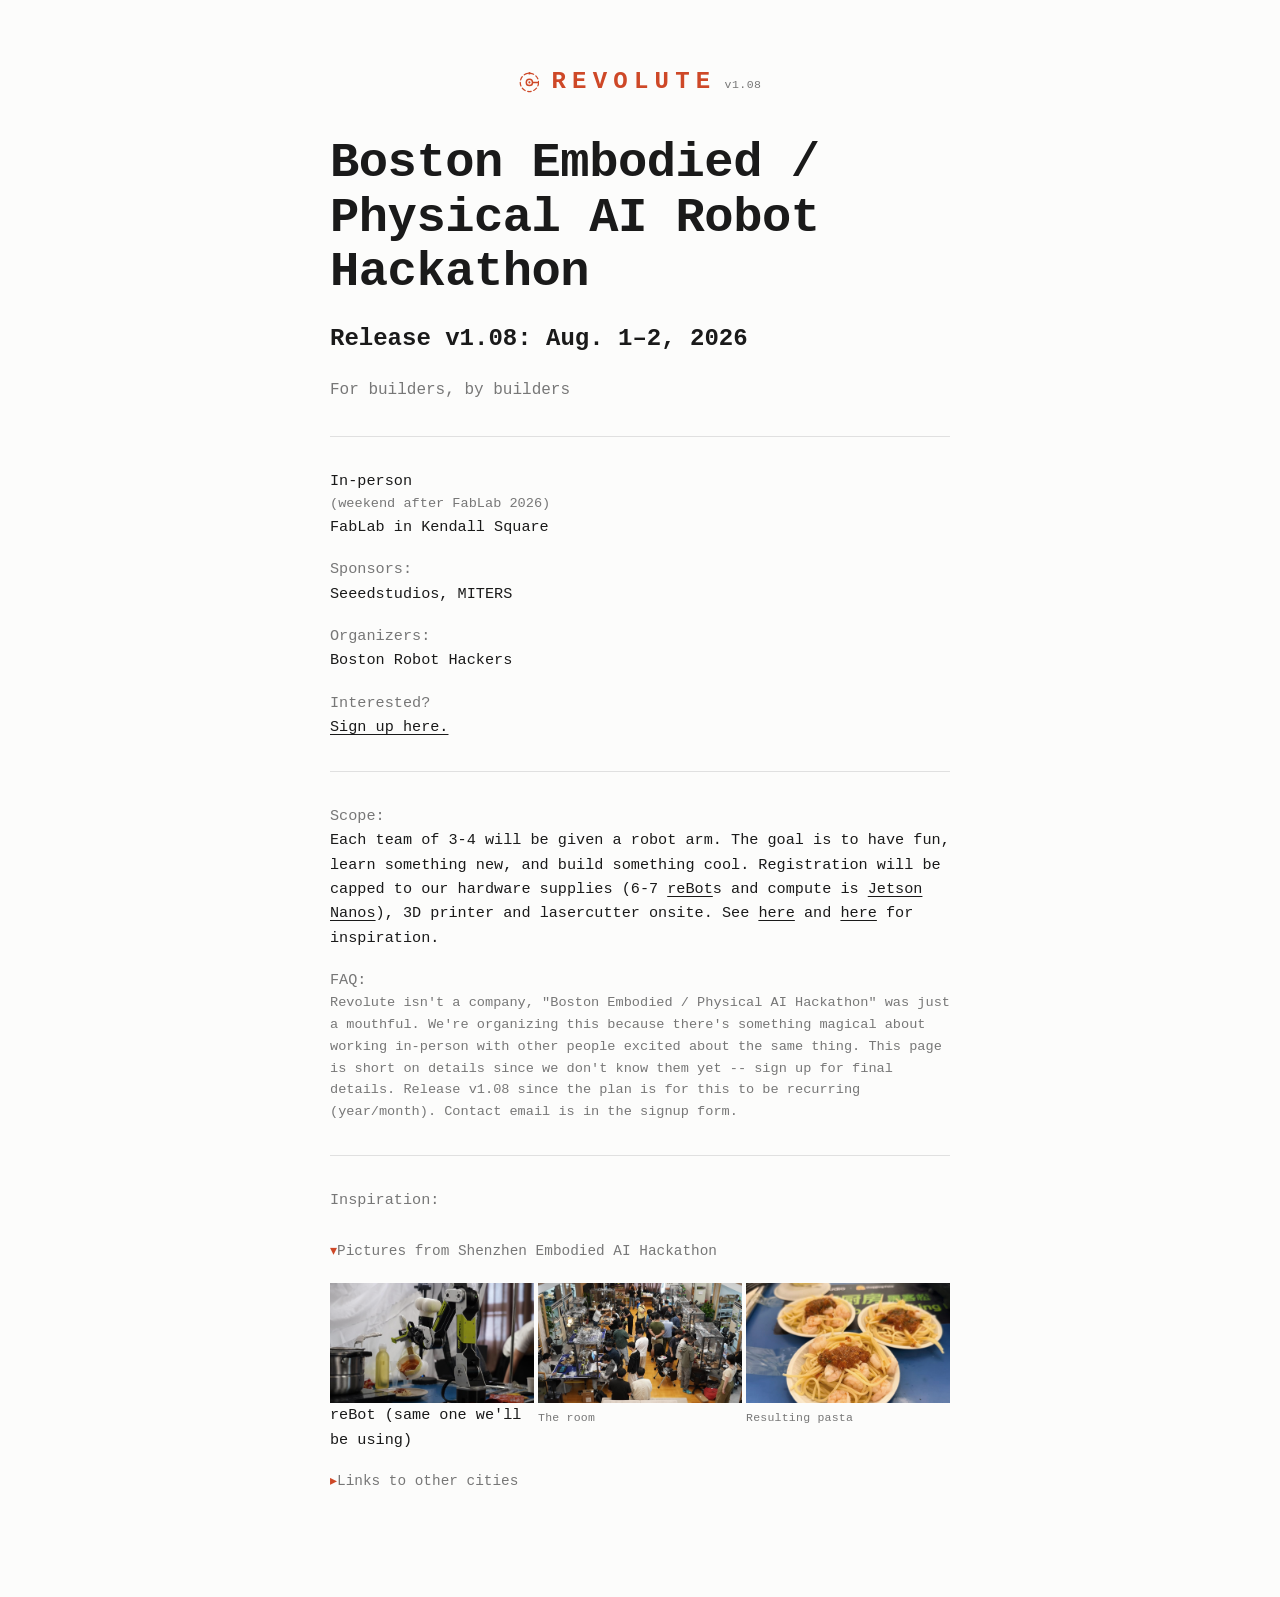
==== commit 9156728a: "Update index.html" ====
--- a/index.html
+++ b/index.html
@@ -3,761 +3,249 @@
 <head>
 <meta charset="utf-8">
 <meta name="viewport" content="width=device-width, initial-scale=1">
-<meta name="description" content="Revolute is Boston’s first physical AI hackathon, a two-day build weekend for robot cooking demos at FabLab Kendall.">
-<meta property="og:title" content="Revolute | Boston Physical AI Hackathon">
-<meta property="og:description" content="Bring AI into the physical world through robot cooking demos with arms, cameras, edge compute, and open-source physical AI tools.">
-<meta property="og:image" content="hackathon.png">
-<title>Revolute | Boston Physical AI Hackathon</title>
+<title>Boston Embodied / Physical AI Robot Hackathon</title>
 <style>
   :root{
-    --bg:#fbfaf6;
-    --paper:#fffdf7;
-    --ink:#171716;
-    --muted:#6f6b62;
-    --faint:#ded8cc;
-    --rule:#d7d0c3;
-    --accent:#c94a25;
-    --accent-soft:#f3dfd5;
-    --green:#3d705b;
-    --green-soft:#dfece4;
-    --mono:ui-monospace,"SF Mono","SFMono-Regular",Menlo,Consolas,"Liberation Mono",monospace;
-    --sans:Inter,ui-sans-serif,system-ui,-apple-system,BlinkMacSystemFont,"Segoe UI",sans-serif;
-  }
-
+    --ink:#1a1a1a;
+    --muted:#777;
+    --rule:#e0e0e0;
+    --accent:#ce4827;
+  }
   *{box-sizing:border-box;}
-  html{scroll-behavior:smooth;}
+  html,body{margin:0;}
   body{
-    margin:0;
-    background:
-      linear-gradient(90deg,rgba(23,23,22,.035) 1px,transparent 1px) 0 0 / 72px 72px,
-      linear-gradient(180deg,rgba(23,23,22,.028) 1px,transparent 1px) 0 0 / 72px 72px,
-      var(--bg);
+    background:#fcfcfb;
     color:var(--ink);
-    font-family:var(--sans);
-    line-height:1.56;
-    text-rendering:optimizeLegibility;
-  }
-  body::selection{background:rgba(201,74,37,.22);}
-  a{color:inherit;text-decoration-thickness:1px;text-underline-offset:4px;}
-  a:hover{color:var(--accent);}
-  img{display:block;max-width:100%;}
-
-  .page{
-    width:min(760px,calc(100% - 40px));
-    margin:0 auto;
-    padding:54px 0 80px;
-  }
-  .wide{
-    width:min(980px,calc(100% - 40px));
-    margin:0 auto;
-  }
-
-  .top{
-    text-align:center;
-    margin:0 0 46px;
-  }
+    font-family:ui-monospace,"SF Mono","SFMono-Regular",Menlo,Consolas,"Liberation Mono",monospace;
+    line-height:1.6;
+    padding:7vh 24px 80px;
+  }
+  main{max-width:620px;margin:0 auto;}
+
+  /* top — the REVOLUTE mark: a revolute-joint logo lockup, centered */
+  .top{text-align:center;margin-bottom:34px;}
   .brand{
     display:inline-flex;
     align-items:center;
     gap:11px;
     margin:0;
+  }
+  .brand .mark{width:1.3em;height:1.3em;flex:0 0 auto;color:var(--accent);}
+  .brand .mark .ring{transform-origin:50% 50%;animation:spin 11s linear infinite;}
+  @keyframes spin{to{transform:rotate(360deg);}}
+  .brand .word{
+    font-weight:700;
+    font-size:1.5rem;
+    letter-spacing:.26em;
+    text-transform:uppercase;
     color:var(--accent);
-    text-decoration:none;
-  }
-  .mark{
-    width:29px;
-    height:29px;
-    flex:0 0 auto;
-  }
-  .mark .ring{
-    transform-origin:50% 50%;
-    animation:spin 13s linear infinite;
-  }
-  @keyframes spin{to{transform:rotate(360deg);}}
-  .word{
-    font-family:var(--mono);
-    font-size:1.42rem;
-    font-weight:760;
-    letter-spacing:.22em;
-    text-transform:uppercase;
-  }
-  .version{
-    color:var(--muted);
-    font-family:var(--mono);
+    /* nudge to optically balance the tracking */
+    padding-left:.04em;
+  }
+  .brand .lockup{display:inline-flex;align-items:baseline;gap:.5em;}
+  .brand .ver{
     font-size:.72rem;
-  }
-
-  .hero{
-    margin-bottom:40px;
-  }
-  .kicker{
-    margin:0 0 14px;
-    color:var(--accent);
-    font-family:var(--mono);
-    font-size:.82rem;
-    letter-spacing:.02em;
-    text-transform:uppercase;
-  }
+    font-weight:400;
+    letter-spacing:.04em;
+    color:var(--muted);
+  }
+
+  /* the emphasis */
   h1{
     margin:0;
-    max-width:720px;
-    font-size:clamp(2.55rem,9vw,5.45rem);
-    line-height:.94;
-    letter-spacing:0;
-  }
-  .dek{
-    max-width:660px;
-    margin:22px 0 0;
-    color:#393733;
-    font-size:clamp(1.08rem,2.4vw,1.34rem);
-    line-height:1.42;
-  }
-  .dek + .dek{margin-top:10px;}
-  .actions{
-    display:flex;
-    flex-wrap:wrap;
-    gap:10px;
-    margin-top:28px;
-  }
-  .button{
-    display:inline-flex;
-    align-items:center;
-    justify-content:center;
-    min-height:43px;
-    padding:0 16px;
-    border:1px solid var(--ink);
-    border-radius:999px;
-    background:var(--ink);
-    color:var(--paper);
-    font-family:var(--mono);
-    font-size:.86rem;
-    text-decoration:none;
-    white-space:nowrap;
-  }
-  .button:hover{
-    background:var(--accent);
-    border-color:var(--accent);
-    color:var(--paper);
-  }
-  .button.ghost{
-    background:transparent;
-    color:var(--ink);
-  }
-  .button.ghost:hover{
-    background:var(--accent-soft);
-    border-color:var(--accent);
+    font-size:clamp(1.9rem,6.3vw,3.05rem);
+    line-height:1.12;
+    font-weight:700;
+    letter-spacing:-.01em;
+  }
+
+  .tagline{
+    margin:14px 0 0;
+    font-size:1rem;
+    color:var(--muted);
+  }
+
+  hr{border:0;border-top:1px solid var(--rule);margin:32px 0;}
+
+  /* collapsed sections at the bottom */
+  details{margin-top:22px;}
+  details > summary{
+    cursor:pointer;
+    color:var(--muted);
+    font-size:.9rem;
+    list-style:none;
+    padding:6px 0;
+    user-select:none;
+  }
+  details > summary::-webkit-details-marker{display:none;}
+  details > summary::before{
+    content:"▸ ";
     color:var(--accent);
-  }
-
-  .facts{
+    display:inline-block;
+    transition:transform .15s ease;
+  }
+  details[open] > summary::before{content:"▾ ";}
+  details > summary:hover{color:var(--ink);}
+
+  /* image strip inside the collapsed section */
+  .imgstrip{
     display:grid;
-    grid-template-columns:repeat(2,minmax(0,1fr));
-    border-top:1px solid var(--rule);
-    border-left:1px solid var(--rule);
-    margin:42px 0 0;
-    background:rgba(255,253,247,.72);
-  }
-  .fact{
-    min-height:96px;
-    padding:15px 16px;
-    border-right:1px solid var(--rule);
-    border-bottom:1px solid var(--rule);
-  }
-  .label{
-    margin:0 0 7px;
-    color:var(--muted);
-    font-family:var(--mono);
-    font-size:.74rem;
-    text-transform:uppercase;
-  }
-  .value{
-    margin:0;
-    font-weight:730;
-    line-height:1.25;
-  }
-
-  .photo-strip{
-    display:grid;
-    grid-template-columns:1.1fr .9fr .9fr;
-    gap:6px;
-    margin:34px auto 8px;
-  }
-  .photo-strip figure{
-    position:relative;
-    margin:0;
-    overflow:hidden;
-    border:1px solid var(--rule);
-    background:#ece7de;
-  }
-  .photo-strip img{
+    grid-template-columns:1fr 1fr 1fr;
+    gap:4px;
+    margin:14px 0 4px;
+  }
+  .imgstrip figure{margin:0;}
+  .imgstrip img{
+    display:block;
     width:100%;
-    height:210px;
+    height:120px;
     object-fit:cover;
-    filter:saturate(.92) contrast(1.02);
-  }
-  .photo-strip figure:first-child img{height:280px;}
-  .photo-strip figcaption{
-    position:absolute;
-    left:10px;
-    bottom:10px;
-    max-width:calc(100% - 20px);
-    padding:5px 7px;
-    background:rgba(251,250,246,.9);
-    color:#2e2c28;
-    font-family:var(--mono);
-    font-size:.68rem;
-  }
-  .credit-note{
-    margin:8px 0 0;
-    color:var(--muted);
-    font-family:var(--mono);
+    filter:grayscale(.18);
+    transition:filter .25s ease;
+  }
+  .imgstrip img:hover{filter:grayscale(0);}
+  .imgstrip figcaption{
+    margin-top:6px;
     font-size:.72rem;
-  }
-
-  hr{
-    border:0;
-    border-top:1px solid var(--rule);
-    margin:42px 0;
-  }
-  section{
-    scroll-margin-top:22px;
-  }
-  .section-title{
-    display:flex;
-    align-items:baseline;
-    gap:13px;
-    margin:0 0 17px;
-  }
-  .section-title span{
-    color:var(--accent);
-    font-family:var(--mono);
-    font-size:.78rem;
-  }
-  h2{
-    margin:0;
-    font-size:clamp(1.45rem,3vw,2.1rem);
-    line-height:1.08;
-    letter-spacing:0;
-  }
-  h3{
-    margin:0;
-    font-size:1.02rem;
-    line-height:1.25;
-  }
-  p{
-    margin:0;
-  }
-  .copy{
-    color:#393733;
-    font-size:1.03rem;
-  }
-  .copy + .copy{margin-top:13px;}
-
-  .plain-list{
-    margin:18px 0 0;
-    padding:0;
-    list-style:none;
-    border-top:1px solid var(--rule);
-  }
-  .plain-list li{
-    padding:9px 0;
-    border-bottom:1px solid var(--rule);
-    color:#393733;
-  }
-
-  .rows{
-    border-top:1px solid var(--rule);
-    margin-top:18px;
-  }
-  .row{
-    display:grid;
-    grid-template-columns:132px minmax(0,1fr);
-    gap:18px;
-    padding:15px 0;
-    border-bottom:1px solid var(--rule);
-  }
-  .row .when{
-    color:var(--accent);
-    font-family:var(--mono);
-    font-size:.82rem;
-  }
-  .row p{
-    margin:5px 0 0;
-    color:var(--muted);
-  }
-  .day{
-    margin-top:22px;
-  }
-  .day > h3{
-    display:inline-block;
-    padding:4px 8px;
-    background:var(--accent-soft);
-    color:var(--accent);
-    font-family:var(--mono);
-    font-size:.82rem;
-    font-weight:720;
-  }
-
-  .list{
-    display:grid;
-    gap:12px;
-    margin-top:18px;
-  }
-  .item{
-    display:grid;
-    grid-template-columns:108px minmax(0,1fr);
-    gap:18px;
-    padding:14px 0;
-    border-top:1px solid var(--rule);
-  }
-  .item:last-child{border-bottom:1px solid var(--rule);}
-  .tag{
-    align-self:start;
-    display:inline-flex;
-    width:max-content;
-    max-width:100%;
-    padding:3px 7px;
-    border:1px solid var(--rule);
-    border-radius:999px;
-    color:var(--green);
-    background:var(--green-soft);
-    font-family:var(--mono);
-    font-size:.72rem;
-    white-space:nowrap;
-  }
-  .item p{
-    margin:5px 0 0;
-    color:var(--muted);
-  }
-
-  .note-box{
-    margin-top:18px;
-    padding:15px 16px;
-    border:1px solid var(--rule);
-    background:rgba(255,253,247,.8);
-  }
-  .note-box p{
-    color:#393733;
-  }
-  .note-box p + p{margin-top:9px;}
-
-  details{
-    border-top:1px solid var(--rule);
-  }
-  details:last-child{
-    border-bottom:1px solid var(--rule);
-  }
-  summary{
-    cursor:pointer;
-    padding:15px 0;
-    list-style:none;
-    font-weight:720;
-  }
-  summary::-webkit-details-marker{display:none;}
-  summary::before{
-    content:"+";
-    display:inline-block;
-    width:22px;
-    color:var(--accent);
-    font-family:var(--mono);
-  }
-  details[open] summary::before{content:"-";}
-  details p{
-    margin:0 0 16px 22px;
-    color:var(--muted);
-  }
-
-  .footer{
-    margin-top:42px;
-    padding-top:24px;
-    border-top:1px solid var(--rule);
-    color:var(--muted);
-    font-family:var(--mono);
-    font-size:.75rem;
-  }
-  .footer p + p{margin-top:9px;}
-
-  @media (max-width:720px){
-    .page,
-    .wide{width:min(100% - 28px,760px);}
-    .page{padding-top:38px;}
-    .top{text-align:left;margin-bottom:34px;}
-    .facts{grid-template-columns:1fr;}
-    .photo-strip{grid-template-columns:1fr;gap:8px;}
-    .photo-strip img,
-    .photo-strip figure:first-child img{height:220px;}
-    .row,
-    .item{grid-template-columns:1fr;gap:6px;}
-    .actions .button{width:100%;}
-  }
+    color:var(--muted);
+    letter-spacing:.02em;
+  }
+  @media (max-width:480px){
+    .imgstrip img{height:88px;}
+  }
+
+  /* links list inside collapsed section */
+  .citylinks{margin:12px 0 4px;font-size:.85rem;}
+  .citylinks li{margin:0 0 8px;list-style:none;}
+  .citylinks ul{margin:0;padding:0;}
+  .citylinks a{word-break:break-all;}
+  .citylinks .place{color:var(--muted);white-space:nowrap;}
+
+  /* small details */
+  .details{font-size:.95rem;}
+  .details p{margin:0;}
+  .details .block{margin-bottom:18px;}
+  .details .label{color:var(--muted);}
+  .note{color:var(--muted);font-size:.85rem;}
+
+  a{color:var(--ink);text-underline-offset:3px;}
+  a:hover{text-decoration-thickness:2px;}
+
+  .signup{margin-top:6px;}
 
   @media (prefers-reduced-motion:reduce){
-    html{scroll-behavior:auto;}
-    .mark .ring{animation:none;}
+    .brand .mark .ring{animation:none;}
   }
 </style>
 </head>
 <body>
-  <main class="page">
+  <main>
     <header class="top">
-      <a class="brand" href="#top" aria-label="Revolute home">
+      <p class="brand">
         <svg class="mark" viewBox="0 0 100 100" aria-hidden="true">
           <g class="ring">
-            <circle cx="50" cy="50" r="44" fill="none" stroke="currentColor" stroke-width="6" stroke-dasharray="17 13" stroke-linecap="round"/>
+            <circle cx="50" cy="50" r="44" fill="none" stroke="currentColor" stroke-width="6"
+                    stroke-dasharray="17 13" stroke-linecap="round"/>
             <circle cx="50" cy="6" r="6" fill="currentColor"/>
           </g>
           <line x1="50" y1="50" x2="94" y2="50" stroke="currentColor" stroke-width="7" stroke-linecap="round"/>
-          <circle cx="50" cy="50" r="15" fill="var(--bg)" stroke="currentColor" stroke-width="7"/>
+          <circle cx="50" cy="50" r="15" fill="#fcfcfb" stroke="currentColor" stroke-width="7"/>
           <circle cx="50" cy="50" r="5" fill="currentColor"/>
         </svg>
-        <span class="word">Revolute</span>
-        <span class="version">v1.08</span>
-      </a>
+        <span class="lockup"><span class="word">REVOLUTE</span><span class="ver">v1.08</span></span>
+      </p>
     </header>
 
-    <section class="hero" id="top" aria-labelledby="hero-title">
-      <p class="kicker">Aug. 1-2, 2026 // FabLab Kendall, Cambridge</p>
-      <h1 id="hero-title">Boston’s first physical AI hackathon.</h1>
-      <p class="dek">Bring AI into the physical world through robot cooking demos.</p>
-      <p class="dek">Revolute is a two-day in-person hackathon for builders, engineers, researchers, and robotics-curious people to build with robot arms, cameras, edge compute, and open-source physical AI tools.</p>
-      <p class="dek">One weekend to build something that sees, thinks, moves, and interacts with a cooking scene.</p>
-      <p class="dek">No robotics background required.</p>
-      <div class="actions">
-        <a class="button" href="https://docs.google.com/forms/d/e/1FAIpQLSeVBl7Q7HjIDip8C7H7l2KwT6T9Buy4RfkJa64CLngNDVa9xw/viewform">Apply / register</a>
-        <a class="button ghost" href="#schedule">Schedule</a>
-        <a class="button ghost" href="#sponsors">Sponsor / mentor / judge</a>
-      </div>
-
-      <div class="facts" aria-label="Event facts">
-        <div class="fact">
-          <p class="label">Where</p>
-          <p class="value"><a href="https://fabhubkendall.fabfoundation.org/">FabLab Kendall</a>, Cambridge</p>
-        </div>
-        <div class="fact">
-          <p class="label">Theme</p>
-          <p class="value">Cooking with robot arms</p>
-        </div>
-        <div class="fact">
-          <p class="label">Teams</p>
-          <p class="value">Apply solo, with friends, or preformed</p>
-        </div>
-        <div class="fact">
-          <p class="label">Bring</p>
-          <p class="value">Laptop. Setup notes sent before the event.</p>
-        </div>
-      </div>
-    </section>
-  </main>
-
-  <div class="wide" aria-label="Hackathon photos">
-    <div class="photo-strip">
-      <figure>
-        <img src="robotarm.jpg" alt="Robot arm pouring sauce onto pasta">
-        <figcaption>same family of arm, cooking task</figcaption>
-      </figure>
-      <figure>
-        <img src="pasta.jpg" alt="Plates of pasta from a robot cooking hackathon">
-        <figcaption>cooking demo inspiration</figcaption>
-      </figure>
-      <figure>
-        <img src="shenzhenhackathon.jpg" alt="Builders working at robot stations">
-        <figcaption>room inspiration</figcaption>
-      </figure>
+    <h1>Boston Embodied / Physical AI Robot Hackathon</h1>
+    <h2>Release v1.08: Aug. 1–2, 2026</h2>
+    <p class="tagline">For builders, by builders</p>
+
+    <hr>
+
+    <div class="details">
+      <div class="block">
+        <p>In-person</p>
+        <p class="note">(weekend after FabLab 2026)</p>
+        <p>FabLab in Kendall Square</p>
+      </div>
+
+      <div class="block">
+        <p class="label">Sponsors:</p>
+        <p>Seeedstudios, MITERS</p>
+      </div>
+
+      <div class="block">
+        <p class="label">Organizers:</p>
+        <p>Boston Robot Hackers</p>
+      </div>
+
+      <div class="block">
+        <p class="label">Interested?</p>
+        <p class="signup"><a
+        href="https://docs.google.com/forms/d/e/1FAIpQLSeVBl7Q7HjIDip8C7H7l2KwT6T9Buy4RfkJa64CLngNDVa9xw/viewform">Sign
+        up here.</a></p>
+      </div>
+
+
+      <hr>
+
+      <div class="block">
+        <p class="label">Scope:</p>
+        <p>Each team of 3-4 will be given a robot arm. The goal is to have
+        fun, learn something new, and build something cool. Registration
+        will be capped to our hardware supplies (6-7 <a href="https://www.seeedstudio.com/reBot-Arm-B601-DM-p-6740.html">reBot</a>s and compute is <a href="https://www.seeedstudio.com/reComputer-J3011-p-5590.html">Jetson Nanos</a>), 3D printer and lasercutter onsite. 
+        See <a
+        href="https://www.seeed.cc/post/2025-embodied-ai-hackathon-recap">here</a> and <a href="https://www.youtube.com/watch?v=3W_z89ngXDo">here</a>
+        for inspiration.</p>
+      </div>
+
+      <div class="block">
+        <p class="label">FAQ:</p>
+        <p class="note">Revolute isn't a company, "Boston Embodied / Physical AI
+        Hackathon" was just a mouthful. We're organizing this because
+        there's something magical about working in-person with other people
+        excited about the same thing.
+          This page is short on details since we don't know them yet -- sign up for
+          final details. Release v1.08 since the plan is for this to be
+          recurring (year/month). Contact email is in the signup form.</p>
+      </div>
+
+      <hr>
+        <div class="block">
+          <p class="label">Inspiration:</p>
+
+        <details open>
+          <summary>Pictures from Shenzhen Embodied AI Hackathon</summary>
+          <div class="imgstrip">
+            <figure>
+              <img src="robotarm.jpg" alt="A robot arm ladling sauce onto a plate of pasta""
+              <figcaption>reBot (same one we'll be using)</figcaption>
+            </figure>
+            <figure>
+              <img src="shenzhenhackathon.jpg" alt="Builders at work during the Shenzhen embodied AI hackathon">
+              <figcaption>The room</figcaption>
+            </figure>
+            <figure>
+              <img src="pasta.jpg" alt="Plates of shrimp pasta plated by robot arms">
+              <figcaption>Resulting pasta</figcaption>
+            </figure>
+          </div>
+        </details>
+  
+        <details class="citylinks">
+          <summary>Links to other cities</summary>
+          <ul>
+            <li><a href="https://www.joinef.com/events/https-lu-ma-roboticshack/">joinef.com/events/https-lu-ma-roboticshack</a> <span class="place">— Paris (Apr 11 2025)</span></li>
+            <li><a href="https://robothackathon.devpost.com/">robothackathon.devpost.com</a> <span class="place">— NYC (Apr 20 2025)</span></li>
+            <li><a href="https://www.betaworks.com/event/nyc-lerobot-hackathon">betaworks.com/event/nyc-lerobot-hackathon</a> <span class="place">— NYC (June 14 2025)</span></li>
+            <li><a href="https://forums.developer.nvidia.com/t/join-the-seeed-studio-hugging-face-embodied-ai-hackathon/344162">forums.developer.nvidia.com/.../embodied-ai-hackathon</a> <span class="place">— Shenzhen (Oct 18 2025)</span></li>
+            <li><a href="https://www.seeedstudio.com/blog/2025/11/06/2025-embodied-ai-hackathon-recap-we-built-home-cooking-robot/">seeedstudio.com/blog/.../home-cooking-robot</a> <span class="place">— (Oct 21 2025)</span></li>
+            <li><a href="https://luma.com/zsaa3r3d">luma.com/zsaa3r3d</a> <span class="place">— Santa Clara (Mar 21 2026)</span></li>
+            <li><a href="https://luma.com/embodied-metal">luma.com/embodied-metal</a> <span class="place">— San Francisco (July 17 2026)</span></li>
+          </ul>
+        </details>
+      </div>
     </div>
-    <p class="credit-note">Photos from Seeed Studio's 2025 Embodied AI Hackathon recap, used here as inspiration for the format.</p>
-  </div>
-
-  <main class="page">
-    <hr>
-
-    <section id="about" aria-labelledby="about-title">
-      <div class="section-title">
-        <span>01</span>
-        <h2 id="about-title">About the Event</h2>
-      </div>
-      <p class="copy">Revolute is Boston’s first physical AI hackathon, focused on cooking with robot arms.</p>
-      <p class="copy">Teams will spend the weekend building demos that combine perception, control, hardware, and creativity. A camera sees the scene, a model or script makes a decision, and a robot arm tries to do the task.</p>
-      <p class="copy">The goal is to learn, build, debug, help nearby teams, and leave with a working demo, a funny failure, or a better understanding of how physical AI systems come together.</p>
-      <p class="copy">Build something useful, funny, brittle, impressive, or instructive.</p>
-    </section>
-
-    <hr>
-
-    <section id="theme" aria-labelledby="theme-title">
-      <div class="section-title">
-        <span>02</span>
-        <h2 id="theme-title">Theme</h2>
-      </div>
-      <p class="copy">Cooking with robot arms.</p>
-      <p class="copy">Projects can involve pouring, plating, sorting ingredients, detecting objects, assisting with prep, interacting with utensils, or any cooking-inspired task that fits the hardware and safety constraints.</p>
-    </section>
-
-    <hr>
-
-    <section id="who" aria-labelledby="who-title">
-      <div class="section-title">
-        <span>03</span>
-        <h2 id="who-title">Who Should Apply</h2>
-      </div>
-      <p class="copy">Calling builders, engineers, hackers, researchers, and robotics enthusiasts interested in physical AI.</p>
-      <p class="copy">You do not need prior robotics experience. This weekend is best for people who enjoy learning through ambiguity, reading documentation, asking for help, and making hardware behave.</p>
-      <p class="copy">Apply solo, with friends, or as a preformed team. You can also form a team at the event.</p>
-      <p class="copy">Space is limited by robot stations, venue size, and mentor availability.</p>
-    </section>
-
-    <hr>
-
-    <section id="provide" aria-labelledby="provide-title">
-      <div class="section-title">
-        <span>04</span>
-        <h2 id="provide-title">What We Provide</h2>
-      </div>
-      <ul class="plain-list">
-        <li>Robot arms</li>
-        <li>Edge compute</li>
-        <li>Camera modules</li>
-        <li>Mentors and technical support</li>
-        <li>Food and snacks</li>
-        <li>Demo space</li>
-        <li>Science-fair style judging</li>
-      </ul>
-    </section>
-
-    <hr>
-
-    <section id="hardware" aria-labelledby="hardware-title">
-      <div class="section-title">
-        <span>05</span>
-        <h2 id="hardware-title">Hardware</h2>
-      </div>
-      <p class="copy"><a href="https://www.seeedstudio.com/?__vid=260630">Seeed Studio</a> is supporting the event with robot hardware and compute. Final inventory may expand before the event.</p>
-      <div class="list">
-        <div class="item">
-          <div class="tag">7x</div>
-          <div>
-            <h3><a href="https://www.seeedstudio.com/reBot-Arm-B601-DM-p-6740.html">reBot Arm B601 DM</a></h3>
-            <p>Robot arms for teams to build with during the hackathon, with organizers coordinating post-event use.</p>
-          </div>
-        </div>
-        <div class="item">
-          <div class="tag">7x</div>
-          <div>
-            <h3><a href="https://www.seeedstudio.com/reComputer-J3011-p-5590.html">reComputer Jetson Orin Nano, 8GB</a></h3>
-            <p>Edge compute for perception, control, and model inference.</p>
-          </div>
-        </div>
-        <div class="item">
-          <div class="tag">Likely</div>
-          <div>
-            <h3><a href="https://www.seeedstudio.com/XIAO-ESP32S3-Sense-p-5639.html">XIAO ESP32S3 Sense</a></h3>
-            <p>Small camera and microphone modules for auxiliary sensing experiments.</p>
-          </div>
-        </div>
-        <div class="item">
-          <div class="tag">Likely</div>
-          <div>
-            <h3><a href="https://www.seeedstudio.com/X10-USB-wired-camera-p-6506.html">X10 USB Camera</a> / <a href="https://www.seeedstudio.com/ET-S231-90-USB-Camera-p-6684.html">ET-S231 Webcam Module</a></h3>
-            <p>Camera options for data collection and scene monitoring.</p>
-          </div>
-        </div>
-      </div>
-    </section>
-
-    <hr>
-
-    <section id="schedule" aria-labelledby="schedule-title">
-      <div class="section-title">
-        <span>06</span>
-        <h2 id="schedule-title">Schedule</h2>
-      </div>
-      <p class="copy">Subject to small shifts as food, mentors, and hardware logistics settle.</p>
-
-      <div class="day">
-        <h3>Saturday, Aug. 1</h3>
-        <div class="rows">
-          <div class="row">
-            <div class="when">10:00 AM</div>
-            <div><h3>Check-in, intro tutorial, snacks</h3><p>Find a table, meet people, get oriented, and get started.</p></div>
-          </div>
-          <div class="row">
-            <div class="when">12:01 PM</div>
-            <div><h3>Opening ceremony</h3><p>Theme, safety, judging, hardware rules, and weekend overview.</p></div>
-          </div>
-          <div class="row">
-            <div class="when">1:00 PM</div>
-            <div><h3>Lunch and office hours</h3><p>Mentors available for robot bring-up and project scope.</p></div>
-          </div>
-          <div class="row">
-            <div class="when">2:00 PM</div>
-            <div><h3>Hacking begins</h3><p>Robot setup, data collection, scripts, fixtures, training, and demos.</p></div>
-          </div>
-          <div class="row">
-            <div class="when">6:15 PM</div>
-            <div><h3>Dinner</h3></div>
-          </div>
-          <div class="row">
-            <div class="when">10:00 PM</div>
-            <div><h3>Close and go home</h3><p>Save work, tidy tables, and leave hardware in a sane state.</p></div>
-          </div>
-        </div>
-      </div>
-
-      <div class="day">
-        <h3>Sunday, Aug. 2</h3>
-        <div class="rows">
-          <div class="row">
-            <div class="when">8:00 AM</div>
-            <div><h3>Doors open, breakfast bites</h3></div>
-          </div>
-          <div class="row">
-            <div class="when">12:00 PM</div>
-            <div><h3>Lunch</h3></div>
-          </div>
-          <div class="row">
-            <div class="when">3:00 PM</div>
-            <div><h3>Science-fair demos and judging</h3><p>Judges tour tables. Keep the demo running if you can.</p></div>
-          </div>
-          <div class="row">
-            <div class="when">4:00 PM</div>
-            <div><h3>Final submissions</h3><p>Submit a one-minute video online.</p></div>
-          </div>
-          <div class="row">
-            <div class="when">4:15 PM</div>
-            <div><h3>Awards and closing</h3></div>
-          </div>
-          <div class="row">
-            <div class="when">4:30 PM</div>
-            <div><h3>Social, snacks, and cleanup</h3></div>
-          </div>
-        </div>
-      </div>
-    </section>
-
-    <hr>
-
-    <section id="prizes" aria-labelledby="prizes-title">
-      <div class="section-title">
-        <span>07</span>
-        <h2 id="prizes-title">Prizes</h2>
-      </div>
-      <p class="copy">TBA.</p>
-      <p class="copy">Expect maker rewards such as hardware, credits, gift cards, tools, and other things.</p>
-    </section>
-
-    <hr>
-
-    <section id="judging" aria-labelledby="judging-title">
-      <div class="section-title">
-        <span>08</span>
-        <h2 id="judging-title">Judging</h2>
-      </div>
-      <p class="copy">The event will use science-fair style judging.</p>
-      <p class="copy">Judges will walk around, talk with teams, watch demos, and evaluate projects based on completion, technical implementation, creativity, and what the team learned.</p>
-    </section>
-
-    <hr>
-
-    <section id="sponsors" aria-labelledby="sponsor-title">
-      <div class="section-title">
-        <span>09</span>
-        <h2 id="sponsor-title">Apply, Sponsor, Mentor, Judge</h2>
-      </div>
-      <p class="copy">Applications are open for participants.</p>
-      <p class="copy">Use the same form if you want to help as a mentor, judge, food sponsor, or hardware sponsor.</p>
-      <div class="actions">
-        <a class="button" href="https://docs.google.com/forms/d/e/1FAIpQLSeVBl7Q7HjIDip8C7H7l2KwT6T9Buy4RfkJa64CLngNDVa9xw/viewform">Open application form</a>
-      </div>
-      <div class="note-box">
-        <p><strong>Confirmed sponsor:</strong> <a href="https://www.seeedstudio.com/?__vid=260630">Seeed Studio</a>.</p>
-        <p>Sponsor benefits include logo placement and a short speaking slot during the weekend.</p>
-      </div>
-    </section>
-
-    <hr>
-
-    <section id="bring" aria-labelledby="bring-title">
-      <div class="section-title">
-        <span>10</span>
-        <h2 id="bring-title">What to Bring</h2>
-      </div>
-      <p class="copy">Bring a laptop.</p>
-      <p class="copy">Any setup notes, accounts, or install steps will be sent before the event.</p>
-    </section>
-
-    <hr>
-
-    <section id="faq" aria-labelledby="faq-title">
-      <div class="section-title">
-        <span>11</span>
-        <h2 id="faq-title">FAQ</h2>
-      </div>
-      <details open>
-        <summary>Can I apply without a team?</summary>
-        <p>Yes. You can apply solo, with friends, or as a preformed team. Teams can also form at the event.</p>
-      </details>
-      <details>
-        <summary>What is the format?</summary>
-        <p>Two days of building, mentoring, food, hardware bring-up, and demos. The final session will be a science-fair style showcase where judges visit each team.</p>
-      </details>
-      <details>
-        <summary>What are the prizes?</summary>
-        <p>TBA. Expect practical maker rewards.</p>
-      </details>
-      <details>
-        <summary>What is Revolute?</summary>
-        <p>Revolute is the name for this recurring Boston physical AI hackathon because “Boston Embodied / Physical AI Robot Hackathon” was too long.</p>
-      </details>
-    </section>
-
-    <hr>
-
-    <section id="location" aria-labelledby="location-title">
-      <div class="section-title">
-        <span>12</span>
-        <h2 id="location-title">Location</h2>
-      </div>
-      <p class="copy"><a href="https://fabhubkendall.fabfoundation.org/">FabLab Kendall</a></p>
-      <p class="copy">Cambridge, MA</p>
-    </section>
-
-    <hr>
-
-    <section id="resources" aria-labelledby="resources-title">
-      <div class="section-title">
-        <span>13</span>
-        <h2 id="resources-title">Credits and Inspiration</h2>
-      </div>
-      <div class="list">
-        <div class="item">
-          <div class="tag">Format</div>
-          <div>
-            <h3><a href="https://www.robothackathon.com/">Robot Hackathon NYC</a></h3>
-            <p>Schedule and science-fair judging structure were useful references.</p>
-          </div>
-        </div>
-        <div class="item">
-          <div class="tag">Photos</div>
-          <div>
-            <h3><a href="https://www.seeed.cc/post/2025-embodied-ai-hackathon-recap">Seeed Studio 2025 Embodied AI Hackathon recap</a></h3>
-            <p>Robot cooking photos and prior-event context.</p>
-          </div>
-        </div>
-        <div class="item">
-          <div class="tag">Tools</div>
-          <div>
-            <h3><a href="https://github.com/huggingface/lerobot/blob/main/examples/10_use_so100.md">LeRobot</a> / <a href="https://docs.phospho.ai/welcome">Phospho</a></h3>
-            <p>Likely starting points for robot arm setup, data collection, training, and inference.</p>
-          </div>
-        </div>
-      </div>
-    </section>
-
-    <footer class="footer">
-      <p>Revolute v1.08</p>
-      <p>Organized by Boston Robot Hackers</p>
-      <p>Contact is in the application form.</p>
-      <p>More details will be added as judges, food, prizes, and hardware logistics settle.</p>
-    </footer>
   </main>
 </body>
 </html>
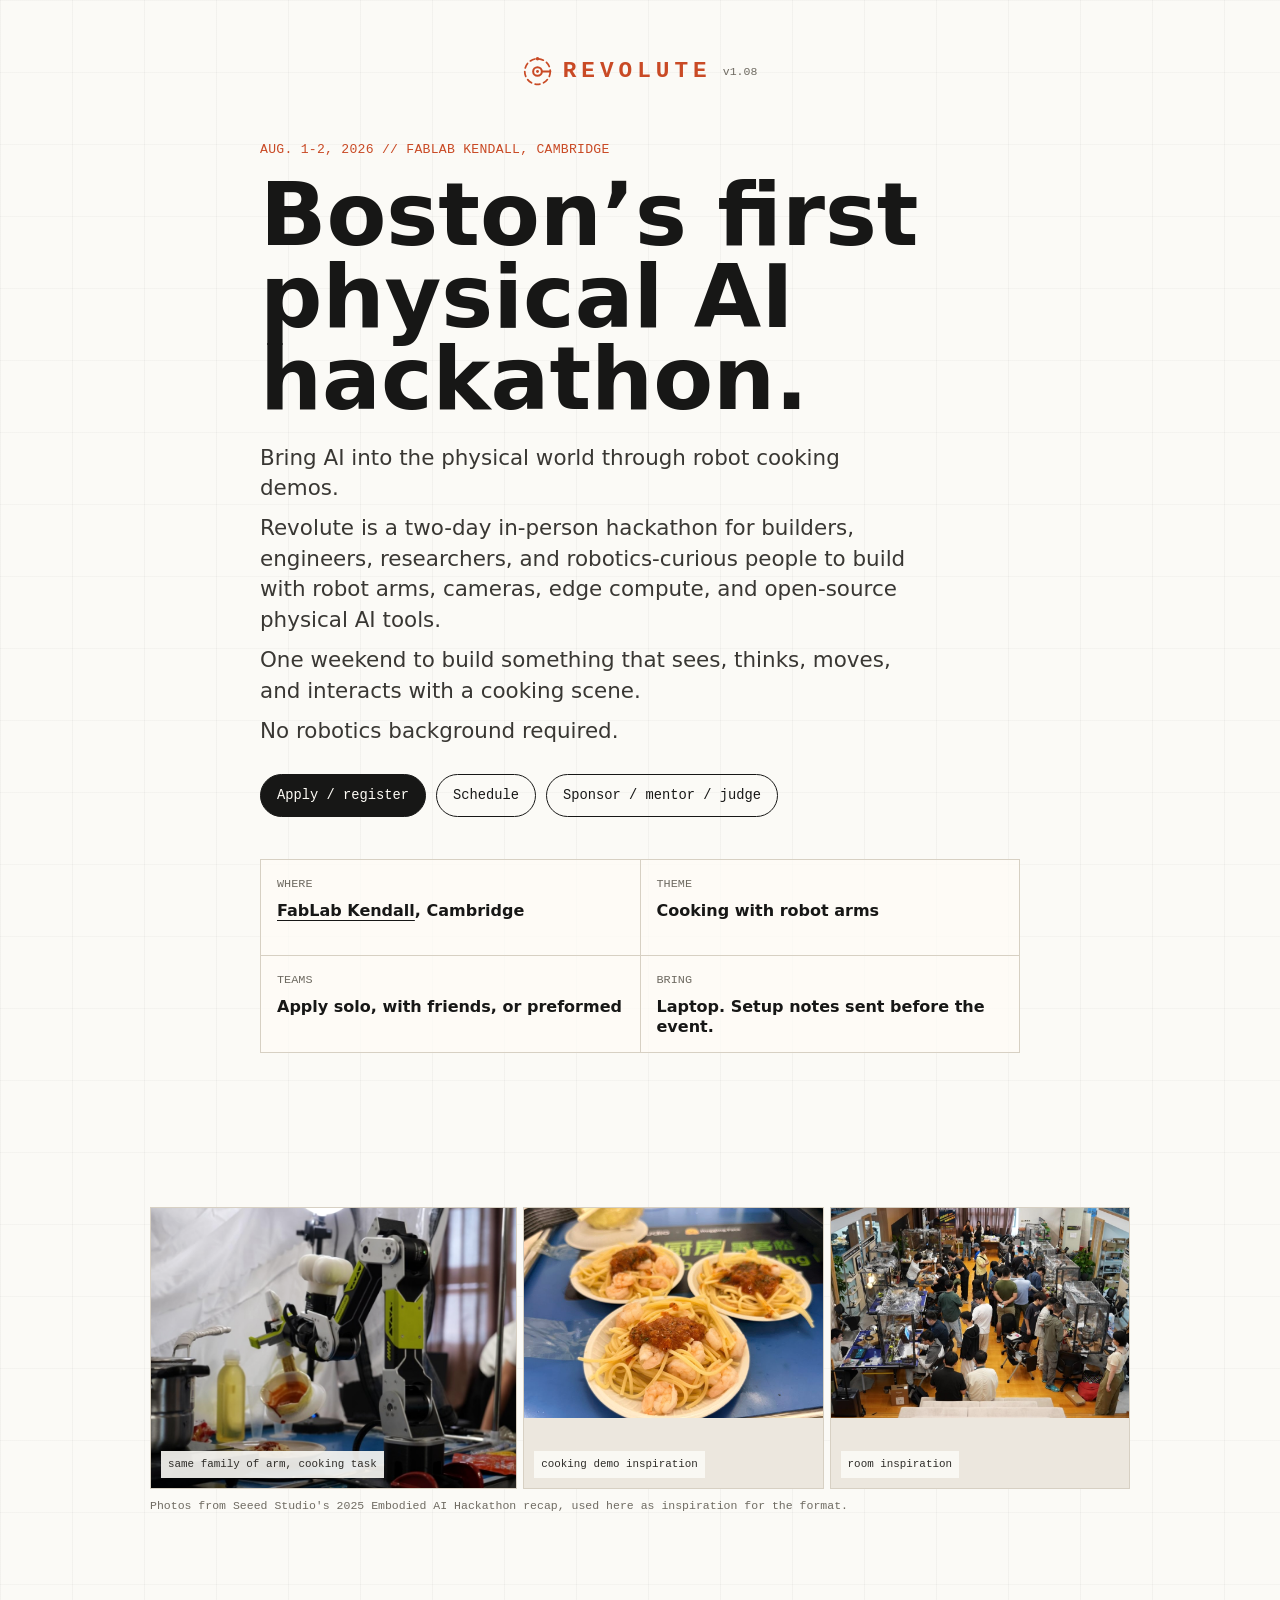
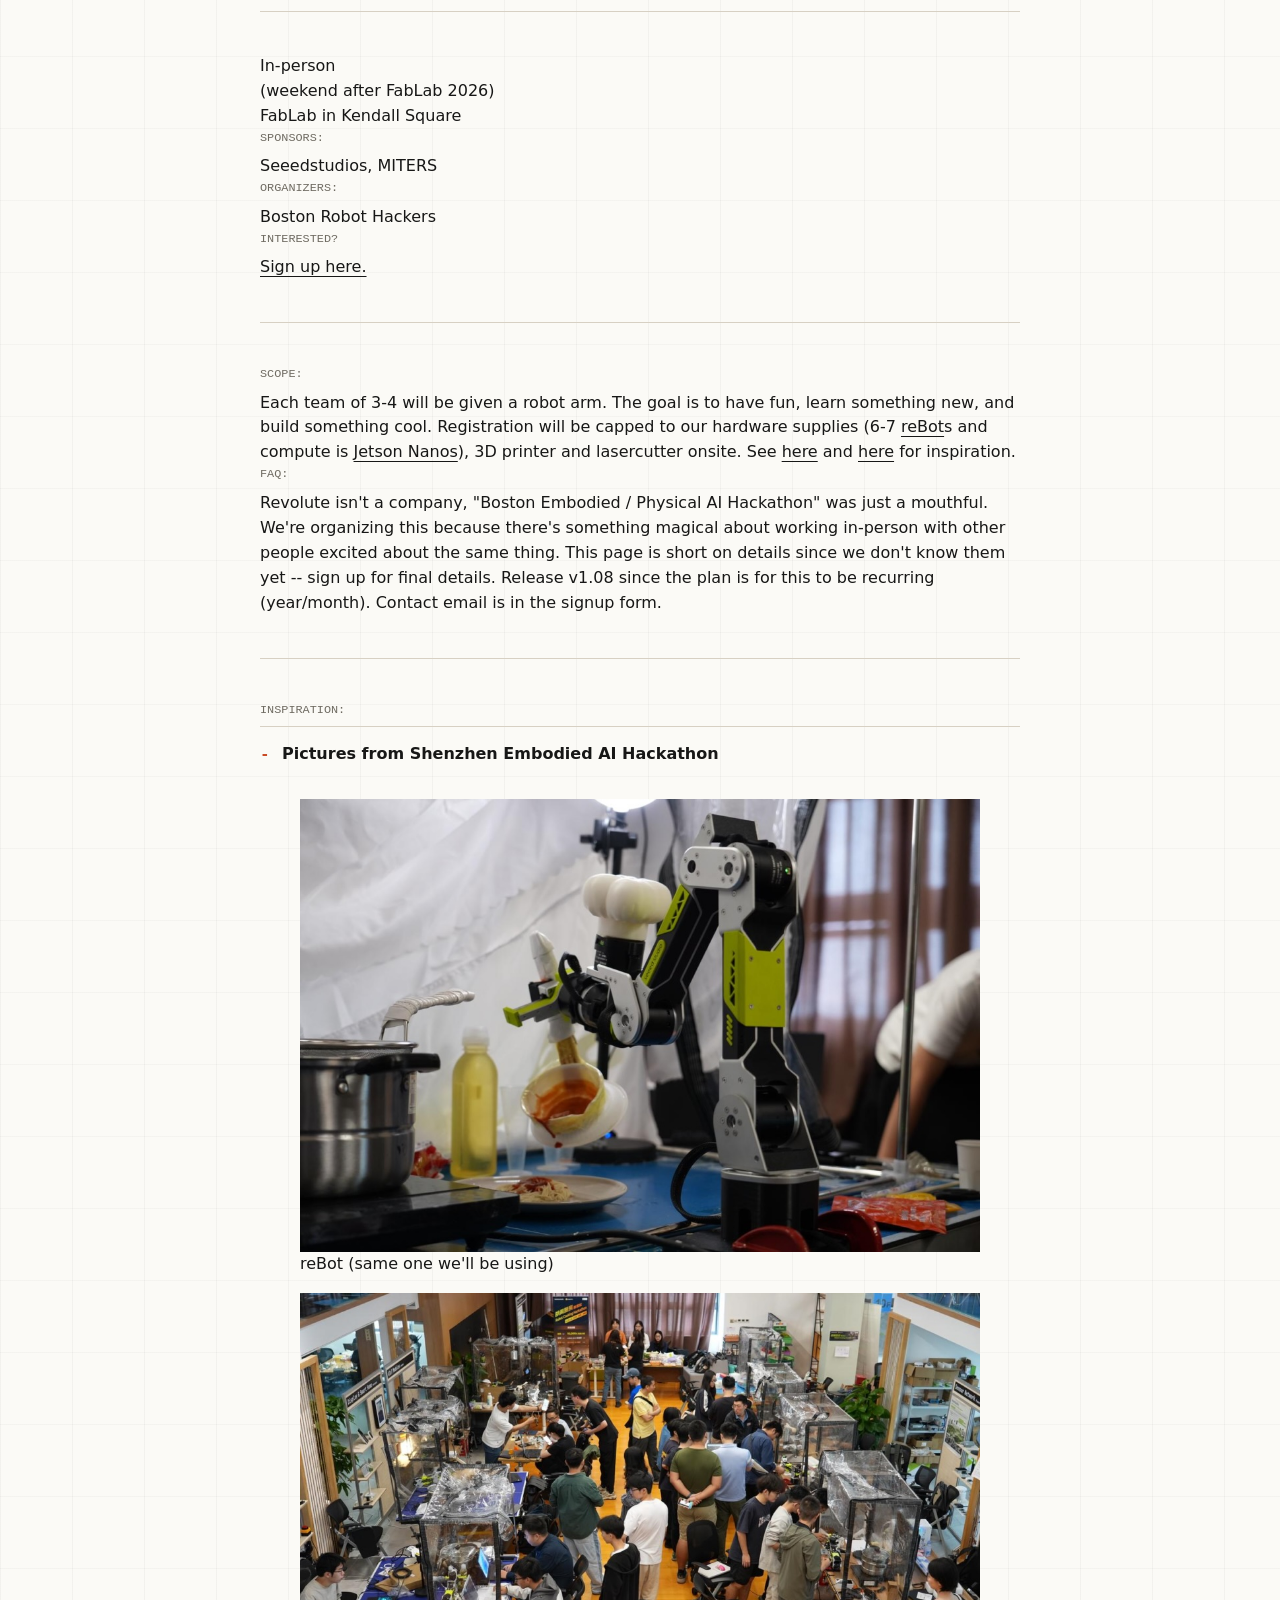
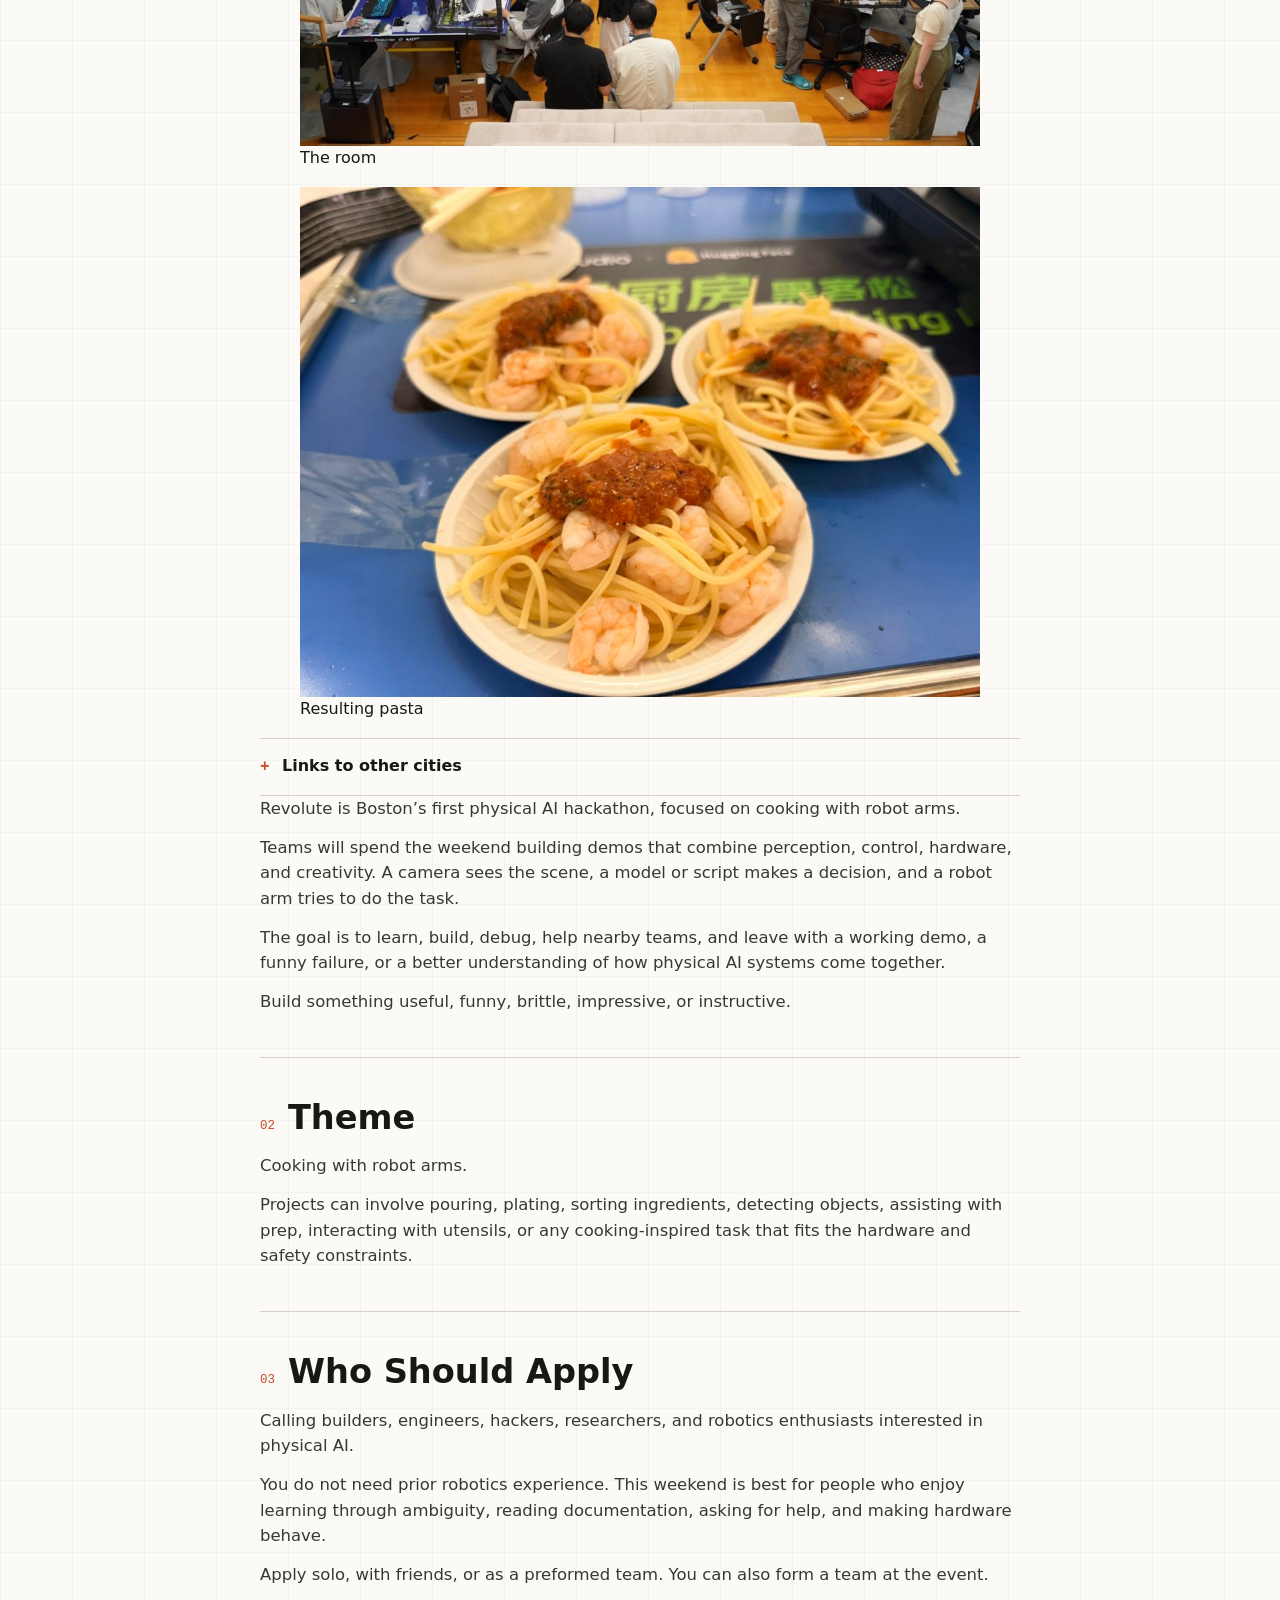
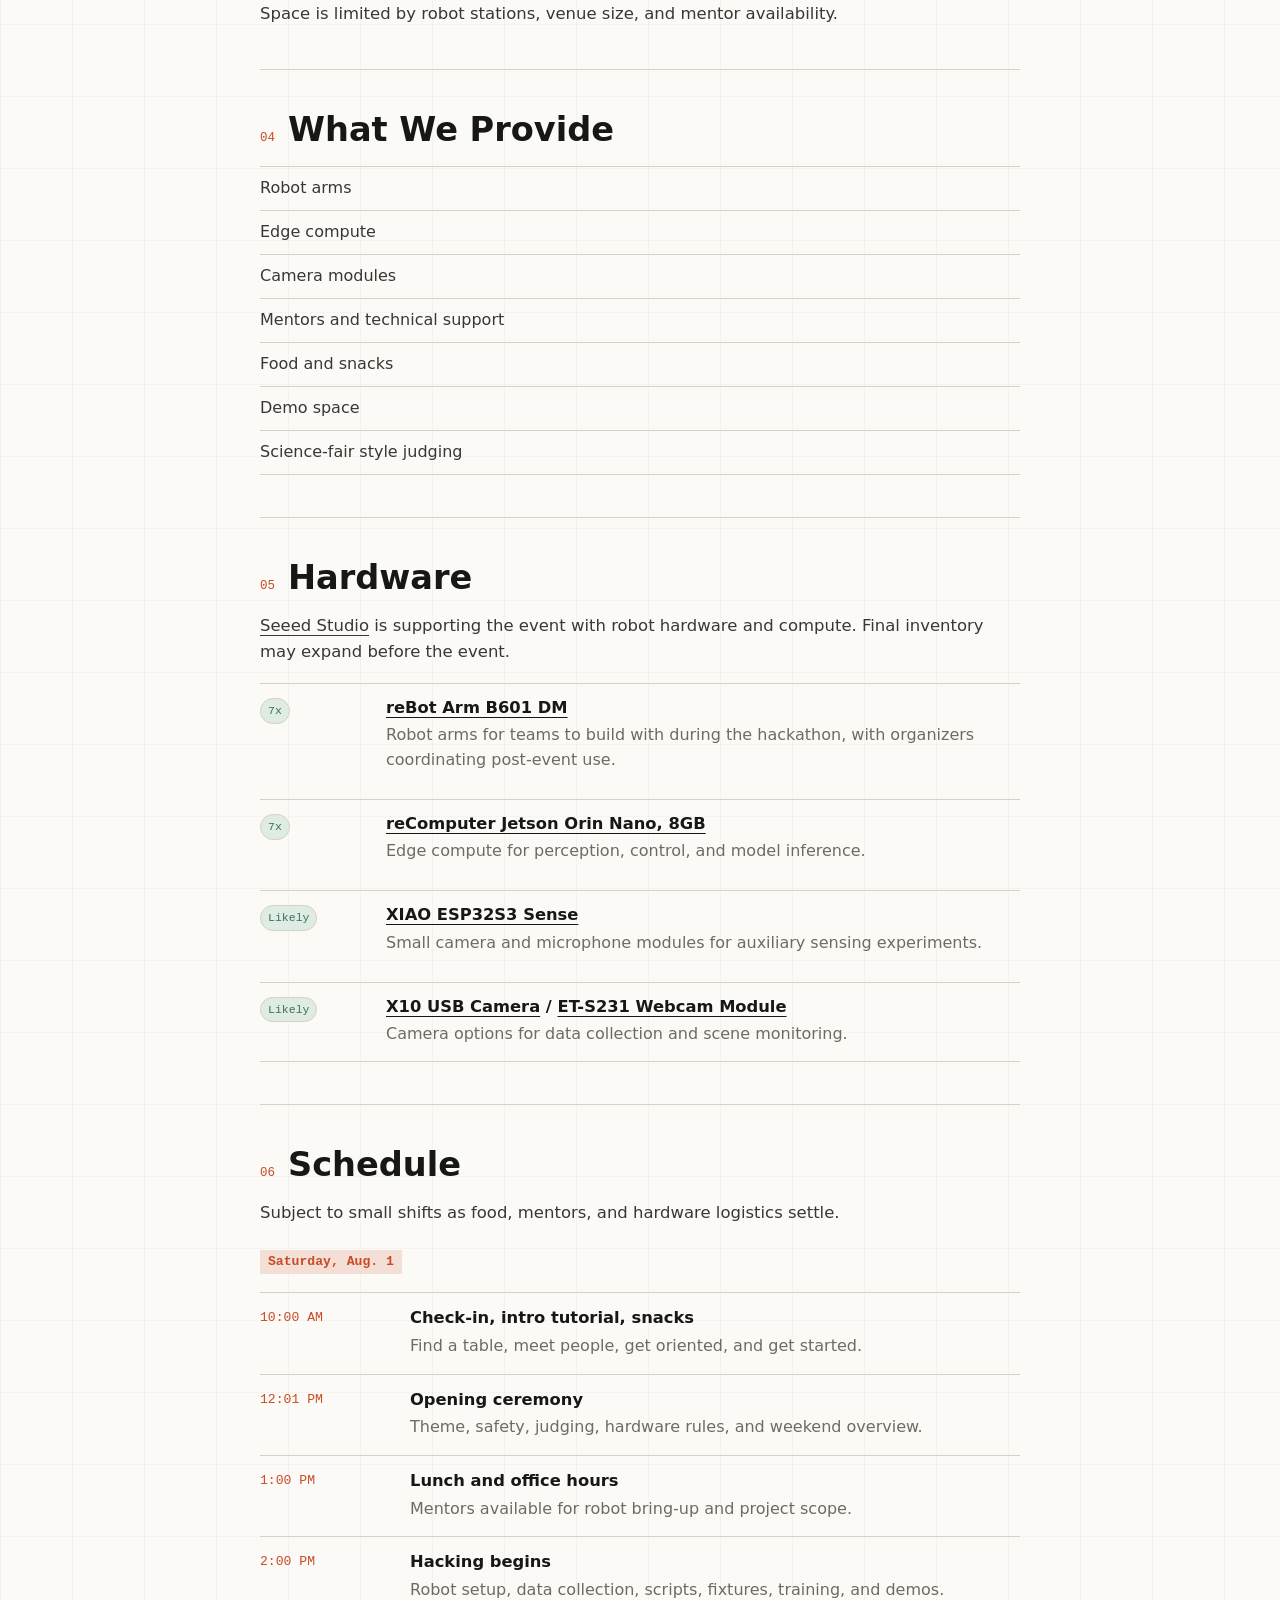
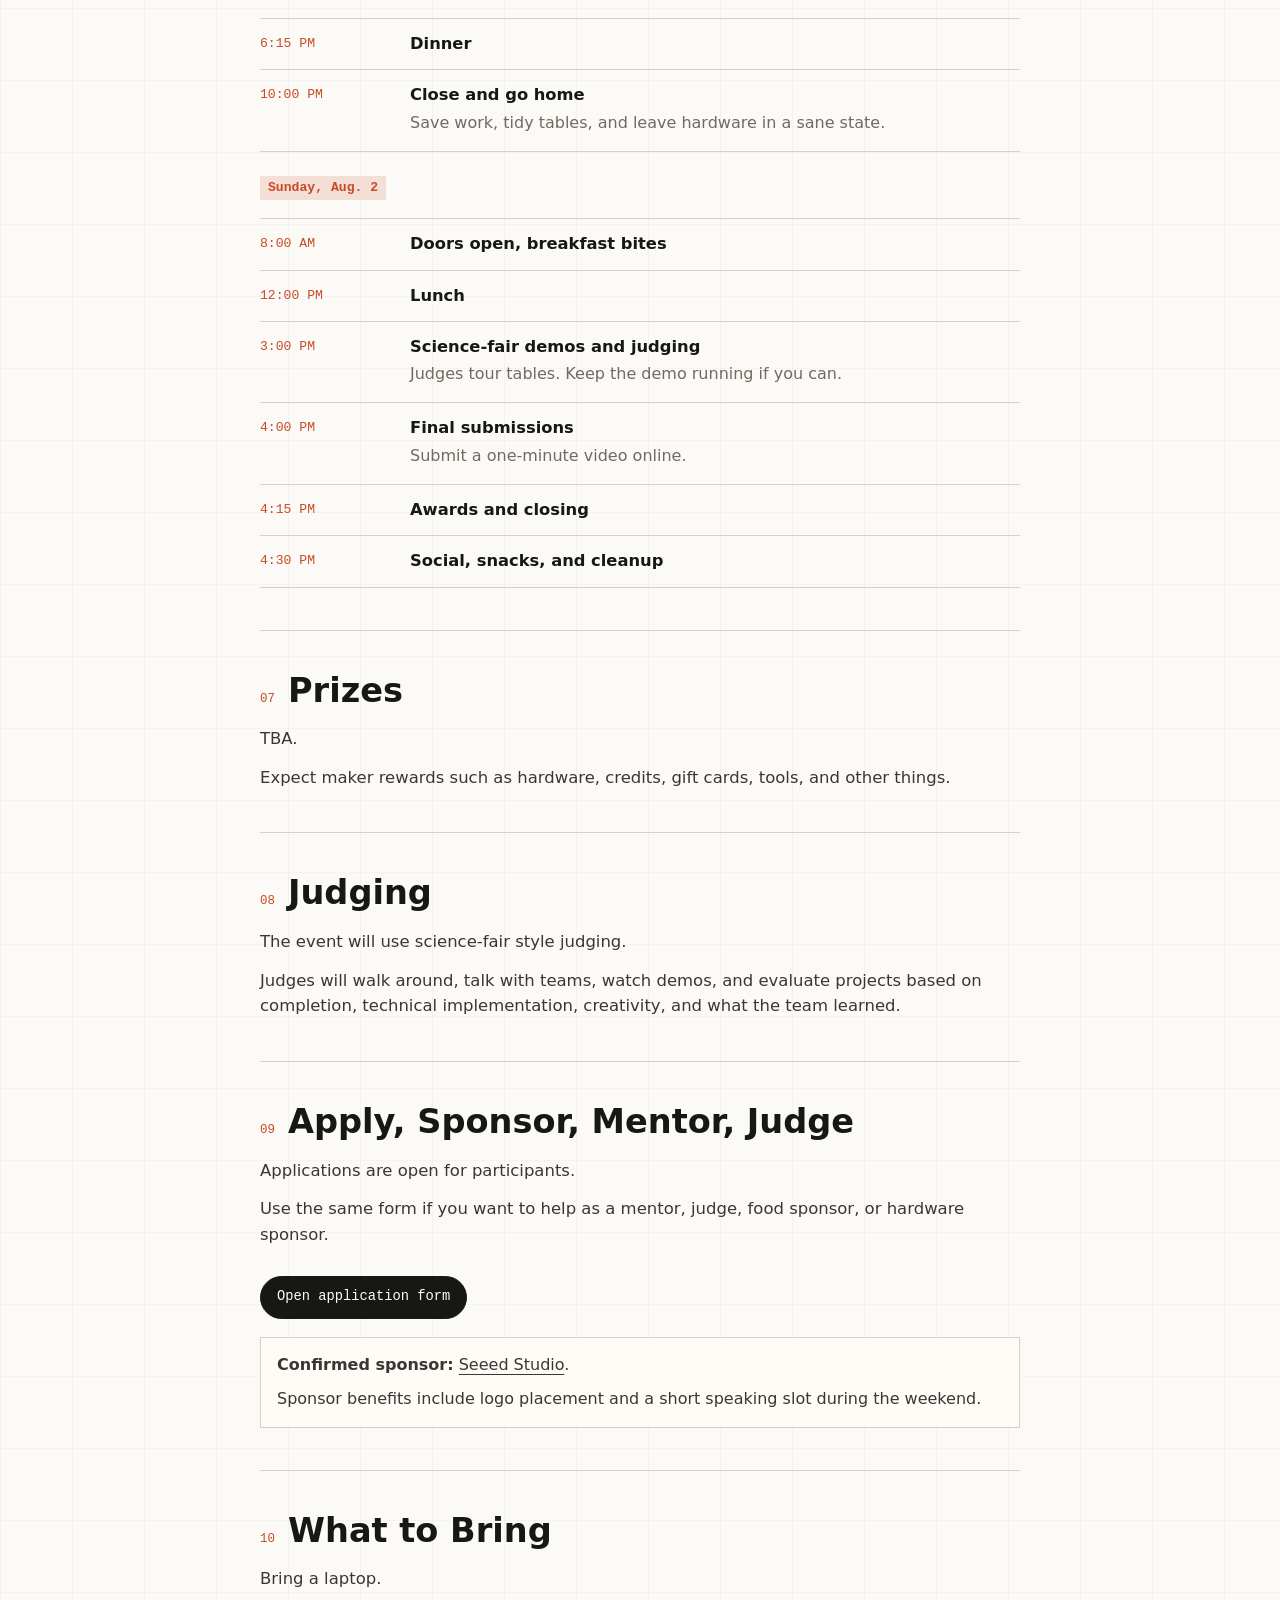
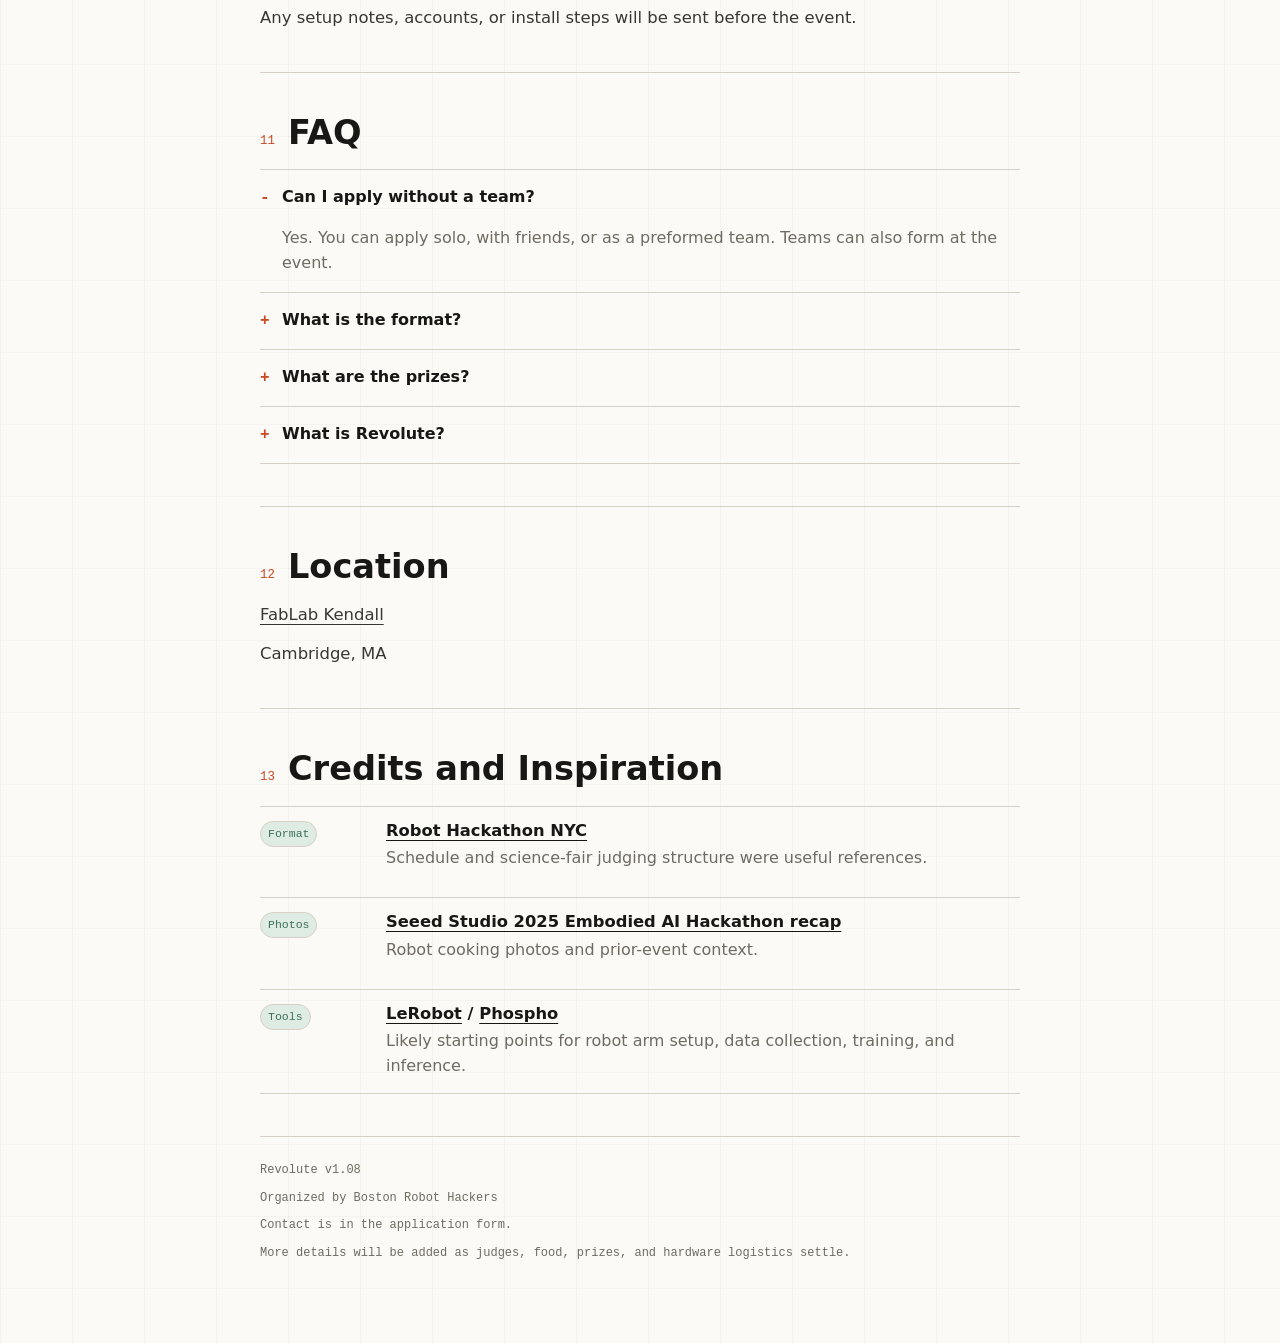
==== commit 3c96f14f: "Merge branch 'main' into site-refresh" ====
--- a/index.html
+++ b/index.html
@@ -3,163 +3,471 @@
 <head>
 <meta charset="utf-8">
 <meta name="viewport" content="width=device-width, initial-scale=1">
-<title>Boston Embodied / Physical AI Robot Hackathon</title>
+<meta name="description" content="Revolute is Boston’s first physical AI hackathon, a two-day build weekend for robot cooking demos at FabLab Kendall.">
+<meta property="og:title" content="Revolute | Boston Physical AI Hackathon">
+<meta property="og:description" content="Bring AI into the physical world through robot cooking demos with arms, cameras, edge compute, and open-source physical AI tools.">
+<meta property="og:image" content="hackathon.png">
+<title>Revolute | Boston Physical AI Hackathon</title>
 <style>
   :root{
-    --ink:#1a1a1a;
-    --muted:#777;
-    --rule:#e0e0e0;
-    --accent:#ce4827;
-  }
+    --bg:#fbfaf6;
+    --paper:#fffdf7;
+    --ink:#171716;
+    --muted:#6f6b62;
+    --faint:#ded8cc;
+    --rule:#d7d0c3;
+    --accent:#c94a25;
+    --accent-soft:#f3dfd5;
+    --green:#3d705b;
+    --green-soft:#dfece4;
+    --mono:ui-monospace,"SF Mono","SFMono-Regular",Menlo,Consolas,"Liberation Mono",monospace;
+    --sans:Inter,ui-sans-serif,system-ui,-apple-system,BlinkMacSystemFont,"Segoe UI",sans-serif;
+  }
+
   *{box-sizing:border-box;}
-  html,body{margin:0;}
+  html{scroll-behavior:smooth;}
   body{
-    background:#fcfcfb;
+    margin:0;
+    background:
+      linear-gradient(90deg,rgba(23,23,22,.035) 1px,transparent 1px) 0 0 / 72px 72px,
+      linear-gradient(180deg,rgba(23,23,22,.028) 1px,transparent 1px) 0 0 / 72px 72px,
+      var(--bg);
     color:var(--ink);
-    font-family:ui-monospace,"SF Mono","SFMono-Regular",Menlo,Consolas,"Liberation Mono",monospace;
-    line-height:1.6;
-    padding:7vh 24px 80px;
-  }
-  main{max-width:620px;margin:0 auto;}
-
-  /* top — the REVOLUTE mark: a revolute-joint logo lockup, centered */
-  .top{text-align:center;margin-bottom:34px;}
+    font-family:var(--sans);
+    line-height:1.56;
+    text-rendering:optimizeLegibility;
+  }
+  body::selection{background:rgba(201,74,37,.22);}
+  a{color:inherit;text-decoration-thickness:1px;text-underline-offset:4px;}
+  a:hover{color:var(--accent);}
+  img{display:block;max-width:100%;}
+
+  .page{
+    width:min(760px,calc(100% - 40px));
+    margin:0 auto;
+    padding:54px 0 80px;
+  }
+  .wide{
+    width:min(980px,calc(100% - 40px));
+    margin:0 auto;
+  }
+
+  .top{
+    text-align:center;
+    margin:0 0 46px;
+  }
   .brand{
     display:inline-flex;
     align-items:center;
     gap:11px;
     margin:0;
-  }
-  .brand .mark{width:1.3em;height:1.3em;flex:0 0 auto;color:var(--accent);}
-  .brand .mark .ring{transform-origin:50% 50%;animation:spin 11s linear infinite;}
+    color:var(--accent);
+    text-decoration:none;
+  }
+  .mark{
+    width:29px;
+    height:29px;
+    flex:0 0 auto;
+  }
+  .mark .ring{
+    transform-origin:50% 50%;
+    animation:spin 13s linear infinite;
+  }
   @keyframes spin{to{transform:rotate(360deg);}}
-  .brand .word{
-    font-weight:700;
-    font-size:1.5rem;
-    letter-spacing:.26em;
+  .word{
+    font-family:var(--mono);
+    font-size:1.42rem;
+    font-weight:760;
+    letter-spacing:.22em;
     text-transform:uppercase;
+  }
+  .version{
+    color:var(--muted);
+    font-family:var(--mono);
+    font-size:.72rem;
+  }
+
+  .hero{
+    margin-bottom:40px;
+  }
+  .kicker{
+    margin:0 0 14px;
     color:var(--accent);
-    /* nudge to optically balance the tracking */
-    padding-left:.04em;
-  }
-  .brand .lockup{display:inline-flex;align-items:baseline;gap:.5em;}
-  .brand .ver{
-    font-size:.72rem;
-    font-weight:400;
-    letter-spacing:.04em;
-    color:var(--muted);
-  }
-
-  /* the emphasis */
+    font-family:var(--mono);
+    font-size:.82rem;
+    letter-spacing:.02em;
+    text-transform:uppercase;
+  }
   h1{
     margin:0;
-    font-size:clamp(1.9rem,6.3vw,3.05rem);
-    line-height:1.12;
-    font-weight:700;
-    letter-spacing:-.01em;
-  }
-
-  .tagline{
-    margin:14px 0 0;
-    font-size:1rem;
+    max-width:720px;
+    font-size:clamp(2.55rem,9vw,5.45rem);
+    line-height:.94;
+    letter-spacing:0;
+  }
+  .dek{
+    max-width:660px;
+    margin:22px 0 0;
+    color:#393733;
+    font-size:clamp(1.08rem,2.4vw,1.34rem);
+    line-height:1.42;
+  }
+  .dek + .dek{margin-top:10px;}
+  .actions{
+    display:flex;
+    flex-wrap:wrap;
+    gap:10px;
+    margin-top:28px;
+  }
+  .button{
+    display:inline-flex;
+    align-items:center;
+    justify-content:center;
+    min-height:43px;
+    padding:0 16px;
+    border:1px solid var(--ink);
+    border-radius:999px;
+    background:var(--ink);
+    color:var(--paper);
+    font-family:var(--mono);
+    font-size:.86rem;
+    text-decoration:none;
+    white-space:nowrap;
+  }
+  .button:hover{
+    background:var(--accent);
+    border-color:var(--accent);
+    color:var(--paper);
+  }
+  .button.ghost{
+    background:transparent;
+    color:var(--ink);
+  }
+  .button.ghost:hover{
+    background:var(--accent-soft);
+    border-color:var(--accent);
+    color:var(--accent);
+  }
+
+  .facts{
+    display:grid;
+    grid-template-columns:repeat(2,minmax(0,1fr));
+    border-top:1px solid var(--rule);
+    border-left:1px solid var(--rule);
+    margin:42px 0 0;
+    background:rgba(255,253,247,.72);
+  }
+  .fact{
+    min-height:96px;
+    padding:15px 16px;
+    border-right:1px solid var(--rule);
+    border-bottom:1px solid var(--rule);
+  }
+  .label{
+    margin:0 0 7px;
     color:var(--muted);
-  }
-
-  hr{border:0;border-top:1px solid var(--rule);margin:32px 0;}
-
-  /* collapsed sections at the bottom */
-  details{margin-top:22px;}
-  details > summary{
+    font-family:var(--mono);
+    font-size:.74rem;
+    text-transform:uppercase;
+  }
+  .value{
+    margin:0;
+    font-weight:730;
+    line-height:1.25;
+  }
+
+  .photo-strip{
+    display:grid;
+    grid-template-columns:1.1fr .9fr .9fr;
+    gap:6px;
+    margin:34px auto 8px;
+  }
+  .photo-strip figure{
+    position:relative;
+    margin:0;
+    overflow:hidden;
+    border:1px solid var(--rule);
+    background:#ece7de;
+  }
+  .photo-strip img{
+    width:100%;
+    height:210px;
+    object-fit:cover;
+    filter:saturate(.92) contrast(1.02);
+  }
+  .photo-strip figure:first-child img{height:280px;}
+  .photo-strip figcaption{
+    position:absolute;
+    left:10px;
+    bottom:10px;
+    max-width:calc(100% - 20px);
+    padding:5px 7px;
+    background:rgba(251,250,246,.9);
+    color:#2e2c28;
+    font-family:var(--mono);
+    font-size:.68rem;
+  }
+  .credit-note{
+    margin:8px 0 0;
+    color:var(--muted);
+    font-family:var(--mono);
+    font-size:.72rem;
+  }
+
+  hr{
+    border:0;
+    border-top:1px solid var(--rule);
+    margin:42px 0;
+  }
+  section{
+    scroll-margin-top:22px;
+  }
+  .section-title{
+    display:flex;
+    align-items:baseline;
+    gap:13px;
+    margin:0 0 17px;
+  }
+  .section-title span{
+    color:var(--accent);
+    font-family:var(--mono);
+    font-size:.78rem;
+  }
+  h2{
+    margin:0;
+    font-size:clamp(1.45rem,3vw,2.1rem);
+    line-height:1.08;
+    letter-spacing:0;
+  }
+  h3{
+    margin:0;
+    font-size:1.02rem;
+    line-height:1.25;
+  }
+  p{
+    margin:0;
+  }
+  .copy{
+    color:#393733;
+    font-size:1.03rem;
+  }
+  .copy + .copy{margin-top:13px;}
+
+  .plain-list{
+    margin:18px 0 0;
+    padding:0;
+    list-style:none;
+    border-top:1px solid var(--rule);
+  }
+  .plain-list li{
+    padding:9px 0;
+    border-bottom:1px solid var(--rule);
+    color:#393733;
+  }
+
+  .rows{
+    border-top:1px solid var(--rule);
+    margin-top:18px;
+  }
+  .row{
+    display:grid;
+    grid-template-columns:132px minmax(0,1fr);
+    gap:18px;
+    padding:15px 0;
+    border-bottom:1px solid var(--rule);
+  }
+  .row .when{
+    color:var(--accent);
+    font-family:var(--mono);
+    font-size:.82rem;
+  }
+  .row p{
+    margin:5px 0 0;
+    color:var(--muted);
+  }
+  .day{
+    margin-top:22px;
+  }
+  .day > h3{
+    display:inline-block;
+    padding:4px 8px;
+    background:var(--accent-soft);
+    color:var(--accent);
+    font-family:var(--mono);
+    font-size:.82rem;
+    font-weight:720;
+  }
+
+  .list{
+    display:grid;
+    gap:12px;
+    margin-top:18px;
+  }
+  .item{
+    display:grid;
+    grid-template-columns:108px minmax(0,1fr);
+    gap:18px;
+    padding:14px 0;
+    border-top:1px solid var(--rule);
+  }
+  .item:last-child{border-bottom:1px solid var(--rule);}
+  .tag{
+    align-self:start;
+    display:inline-flex;
+    width:max-content;
+    max-width:100%;
+    padding:3px 7px;
+    border:1px solid var(--rule);
+    border-radius:999px;
+    color:var(--green);
+    background:var(--green-soft);
+    font-family:var(--mono);
+    font-size:.72rem;
+    white-space:nowrap;
+  }
+  .item p{
+    margin:5px 0 0;
+    color:var(--muted);
+  }
+
+  .note-box{
+    margin-top:18px;
+    padding:15px 16px;
+    border:1px solid var(--rule);
+    background:rgba(255,253,247,.8);
+  }
+  .note-box p{
+    color:#393733;
+  }
+  .note-box p + p{margin-top:9px;}
+
+  details{
+    border-top:1px solid var(--rule);
+  }
+  details:last-child{
+    border-bottom:1px solid var(--rule);
+  }
+  summary{
     cursor:pointer;
+    padding:15px 0;
+    list-style:none;
+    font-weight:720;
+  }
+  summary::-webkit-details-marker{display:none;}
+  summary::before{
+    content:"+";
+    display:inline-block;
+    width:22px;
+    color:var(--accent);
+    font-family:var(--mono);
+  }
+  details[open] summary::before{content:"-";}
+  details p{
+    margin:0 0 16px 22px;
     color:var(--muted);
-    font-size:.9rem;
-    list-style:none;
-    padding:6px 0;
-    user-select:none;
-  }
-  details > summary::-webkit-details-marker{display:none;}
-  details > summary::before{
-    content:"▸ ";
-    color:var(--accent);
-    display:inline-block;
-    transition:transform .15s ease;
-  }
-  details[open] > summary::before{content:"▾ ";}
-  details > summary:hover{color:var(--ink);}
-
-  /* image strip inside the collapsed section */
-  .imgstrip{
-    display:grid;
-    grid-template-columns:1fr 1fr 1fr;
-    gap:4px;
-    margin:14px 0 4px;
-  }
-  .imgstrip figure{margin:0;}
-  .imgstrip img{
-    display:block;
-    width:100%;
-    height:120px;
-    object-fit:cover;
-    filter:grayscale(.18);
-    transition:filter .25s ease;
-  }
-  .imgstrip img:hover{filter:grayscale(0);}
-  .imgstrip figcaption{
-    margin-top:6px;
-    font-size:.72rem;
+  }
+
+  .footer{
+    margin-top:42px;
+    padding-top:24px;
+    border-top:1px solid var(--rule);
     color:var(--muted);
-    letter-spacing:.02em;
-  }
-  @media (max-width:480px){
-    .imgstrip img{height:88px;}
-  }
-
-  /* links list inside collapsed section */
-  .citylinks{margin:12px 0 4px;font-size:.85rem;}
-  .citylinks li{margin:0 0 8px;list-style:none;}
-  .citylinks ul{margin:0;padding:0;}
-  .citylinks a{word-break:break-all;}
-  .citylinks .place{color:var(--muted);white-space:nowrap;}
-
-  /* small details */
-  .details{font-size:.95rem;}
-  .details p{margin:0;}
-  .details .block{margin-bottom:18px;}
-  .details .label{color:var(--muted);}
-  .note{color:var(--muted);font-size:.85rem;}
-
-  a{color:var(--ink);text-underline-offset:3px;}
-  a:hover{text-decoration-thickness:2px;}
-
-  .signup{margin-top:6px;}
+    font-family:var(--mono);
+    font-size:.75rem;
+  }
+  .footer p + p{margin-top:9px;}
+
+  @media (max-width:720px){
+    .page,
+    .wide{width:min(100% - 28px,760px);}
+    .page{padding-top:38px;}
+    .top{text-align:left;margin-bottom:34px;}
+    .facts{grid-template-columns:1fr;}
+    .photo-strip{grid-template-columns:1fr;gap:8px;}
+    .photo-strip img,
+    .photo-strip figure:first-child img{height:220px;}
+    .row,
+    .item{grid-template-columns:1fr;gap:6px;}
+    .actions .button{width:100%;}
+  }
 
   @media (prefers-reduced-motion:reduce){
-    .brand .mark .ring{animation:none;}
+    html{scroll-behavior:auto;}
+    .mark .ring{animation:none;}
   }
 </style>
 </head>
 <body>
-  <main>
+  <main class="page">
     <header class="top">
-      <p class="brand">
+      <a class="brand" href="#top" aria-label="Revolute home">
         <svg class="mark" viewBox="0 0 100 100" aria-hidden="true">
           <g class="ring">
-            <circle cx="50" cy="50" r="44" fill="none" stroke="currentColor" stroke-width="6"
-                    stroke-dasharray="17 13" stroke-linecap="round"/>
+            <circle cx="50" cy="50" r="44" fill="none" stroke="currentColor" stroke-width="6" stroke-dasharray="17 13" stroke-linecap="round"/>
             <circle cx="50" cy="6" r="6" fill="currentColor"/>
           </g>
           <line x1="50" y1="50" x2="94" y2="50" stroke="currentColor" stroke-width="7" stroke-linecap="round"/>
-          <circle cx="50" cy="50" r="15" fill="#fcfcfb" stroke="currentColor" stroke-width="7"/>
+          <circle cx="50" cy="50" r="15" fill="var(--bg)" stroke="currentColor" stroke-width="7"/>
           <circle cx="50" cy="50" r="5" fill="currentColor"/>
         </svg>
-        <span class="lockup"><span class="word">REVOLUTE</span><span class="ver">v1.08</span></span>
-      </p>
+        <span class="word">Revolute</span>
+        <span class="version">v1.08</span>
+      </a>
     </header>
 
-    <h1>Boston Embodied / Physical AI Robot Hackathon</h1>
-    <h2>Release v1.08: Aug. 1–2, 2026</h2>
-    <p class="tagline">For builders, by builders</p>
-
+    <section class="hero" id="top" aria-labelledby="hero-title">
+      <p class="kicker">Aug. 1-2, 2026 // FabLab Kendall, Cambridge</p>
+      <h1 id="hero-title">Boston’s first physical AI hackathon.</h1>
+      <p class="dek">Bring AI into the physical world through robot cooking demos.</p>
+      <p class="dek">Revolute is a two-day in-person hackathon for builders, engineers, researchers, and robotics-curious people to build with robot arms, cameras, edge compute, and open-source physical AI tools.</p>
+      <p class="dek">One weekend to build something that sees, thinks, moves, and interacts with a cooking scene.</p>
+      <p class="dek">No robotics background required.</p>
+      <div class="actions">
+        <a class="button" href="https://docs.google.com/forms/d/e/1FAIpQLSeVBl7Q7HjIDip8C7H7l2KwT6T9Buy4RfkJa64CLngNDVa9xw/viewform">Apply / register</a>
+        <a class="button ghost" href="#schedule">Schedule</a>
+        <a class="button ghost" href="#sponsors">Sponsor / mentor / judge</a>
+      </div>
+
+      <div class="facts" aria-label="Event facts">
+        <div class="fact">
+          <p class="label">Where</p>
+          <p class="value"><a href="https://fabhubkendall.fabfoundation.org/">FabLab Kendall</a>, Cambridge</p>
+        </div>
+        <div class="fact">
+          <p class="label">Theme</p>
+          <p class="value">Cooking with robot arms</p>
+        </div>
+        <div class="fact">
+          <p class="label">Teams</p>
+          <p class="value">Apply solo, with friends, or preformed</p>
+        </div>
+        <div class="fact">
+          <p class="label">Bring</p>
+          <p class="value">Laptop. Setup notes sent before the event.</p>
+        </div>
+      </div>
+    </section>
+  </main>
+
+  <div class="wide" aria-label="Hackathon photos">
+    <div class="photo-strip">
+      <figure>
+        <img src="robotarm.jpg" alt="Robot arm pouring sauce onto pasta">
+        <figcaption>same family of arm, cooking task</figcaption>
+      </figure>
+      <figure>
+        <img src="pasta.jpg" alt="Plates of pasta from a robot cooking hackathon">
+        <figcaption>cooking demo inspiration</figcaption>
+      </figure>
+      <figure>
+        <img src="shenzhenhackathon.jpg" alt="Builders working at robot stations">
+        <figcaption>room inspiration</figcaption>
+      </figure>
+    </div>
+    <p class="credit-note">Photos from Seeed Studio's 2025 Embodied AI Hackathon recap, used here as inspiration for the format.</p>
+  </div>
+
+  <main class="page">
     <hr>
 
     <div class="details">
@@ -245,7 +553,289 @@
           </ul>
         </details>
       </div>
-    </div>
+      <p class="copy">Revolute is Boston’s first physical AI hackathon, focused on cooking with robot arms.</p>
+      <p class="copy">Teams will spend the weekend building demos that combine perception, control, hardware, and creativity. A camera sees the scene, a model or script makes a decision, and a robot arm tries to do the task.</p>
+      <p class="copy">The goal is to learn, build, debug, help nearby teams, and leave with a working demo, a funny failure, or a better understanding of how physical AI systems come together.</p>
+      <p class="copy">Build something useful, funny, brittle, impressive, or instructive.</p>
+    </section>
+
+    <hr>
+
+    <section id="theme" aria-labelledby="theme-title">
+      <div class="section-title">
+        <span>02</span>
+        <h2 id="theme-title">Theme</h2>
+      </div>
+      <p class="copy">Cooking with robot arms.</p>
+      <p class="copy">Projects can involve pouring, plating, sorting ingredients, detecting objects, assisting with prep, interacting with utensils, or any cooking-inspired task that fits the hardware and safety constraints.</p>
+    </section>
+
+    <hr>
+
+    <section id="who" aria-labelledby="who-title">
+      <div class="section-title">
+        <span>03</span>
+        <h2 id="who-title">Who Should Apply</h2>
+      </div>
+      <p class="copy">Calling builders, engineers, hackers, researchers, and robotics enthusiasts interested in physical AI.</p>
+      <p class="copy">You do not need prior robotics experience. This weekend is best for people who enjoy learning through ambiguity, reading documentation, asking for help, and making hardware behave.</p>
+      <p class="copy">Apply solo, with friends, or as a preformed team. You can also form a team at the event.</p>
+      <p class="copy">Space is limited by robot stations, venue size, and mentor availability.</p>
+    </section>
+
+    <hr>
+
+    <section id="provide" aria-labelledby="provide-title">
+      <div class="section-title">
+        <span>04</span>
+        <h2 id="provide-title">What We Provide</h2>
+      </div>
+      <ul class="plain-list">
+        <li>Robot arms</li>
+        <li>Edge compute</li>
+        <li>Camera modules</li>
+        <li>Mentors and technical support</li>
+        <li>Food and snacks</li>
+        <li>Demo space</li>
+        <li>Science-fair style judging</li>
+      </ul>
+    </section>
+
+    <hr>
+
+    <section id="hardware" aria-labelledby="hardware-title">
+      <div class="section-title">
+        <span>05</span>
+        <h2 id="hardware-title">Hardware</h2>
+      </div>
+      <p class="copy"><a href="https://www.seeedstudio.com/?__vid=260630">Seeed Studio</a> is supporting the event with robot hardware and compute. Final inventory may expand before the event.</p>
+      <div class="list">
+        <div class="item">
+          <div class="tag">7x</div>
+          <div>
+            <h3><a href="https://www.seeedstudio.com/reBot-Arm-B601-DM-p-6740.html">reBot Arm B601 DM</a></h3>
+            <p>Robot arms for teams to build with during the hackathon, with organizers coordinating post-event use.</p>
+          </div>
+        </div>
+        <div class="item">
+          <div class="tag">7x</div>
+          <div>
+            <h3><a href="https://www.seeedstudio.com/reComputer-J3011-p-5590.html">reComputer Jetson Orin Nano, 8GB</a></h3>
+            <p>Edge compute for perception, control, and model inference.</p>
+          </div>
+        </div>
+        <div class="item">
+          <div class="tag">Likely</div>
+          <div>
+            <h3><a href="https://www.seeedstudio.com/XIAO-ESP32S3-Sense-p-5639.html">XIAO ESP32S3 Sense</a></h3>
+            <p>Small camera and microphone modules for auxiliary sensing experiments.</p>
+          </div>
+        </div>
+        <div class="item">
+          <div class="tag">Likely</div>
+          <div>
+            <h3><a href="https://www.seeedstudio.com/X10-USB-wired-camera-p-6506.html">X10 USB Camera</a> / <a href="https://www.seeedstudio.com/ET-S231-90-USB-Camera-p-6684.html">ET-S231 Webcam Module</a></h3>
+            <p>Camera options for data collection and scene monitoring.</p>
+          </div>
+        </div>
+      </div>
+    </section>
+
+    <hr>
+
+    <section id="schedule" aria-labelledby="schedule-title">
+      <div class="section-title">
+        <span>06</span>
+        <h2 id="schedule-title">Schedule</h2>
+      </div>
+      <p class="copy">Subject to small shifts as food, mentors, and hardware logistics settle.</p>
+
+      <div class="day">
+        <h3>Saturday, Aug. 1</h3>
+        <div class="rows">
+          <div class="row">
+            <div class="when">10:00 AM</div>
+            <div><h3>Check-in, intro tutorial, snacks</h3><p>Find a table, meet people, get oriented, and get started.</p></div>
+          </div>
+          <div class="row">
+            <div class="when">12:01 PM</div>
+            <div><h3>Opening ceremony</h3><p>Theme, safety, judging, hardware rules, and weekend overview.</p></div>
+          </div>
+          <div class="row">
+            <div class="when">1:00 PM</div>
+            <div><h3>Lunch and office hours</h3><p>Mentors available for robot bring-up and project scope.</p></div>
+          </div>
+          <div class="row">
+            <div class="when">2:00 PM</div>
+            <div><h3>Hacking begins</h3><p>Robot setup, data collection, scripts, fixtures, training, and demos.</p></div>
+          </div>
+          <div class="row">
+            <div class="when">6:15 PM</div>
+            <div><h3>Dinner</h3></div>
+          </div>
+          <div class="row">
+            <div class="when">10:00 PM</div>
+            <div><h3>Close and go home</h3><p>Save work, tidy tables, and leave hardware in a sane state.</p></div>
+          </div>
+        </div>
+      </div>
+
+      <div class="day">
+        <h3>Sunday, Aug. 2</h3>
+        <div class="rows">
+          <div class="row">
+            <div class="when">8:00 AM</div>
+            <div><h3>Doors open, breakfast bites</h3></div>
+          </div>
+          <div class="row">
+            <div class="when">12:00 PM</div>
+            <div><h3>Lunch</h3></div>
+          </div>
+          <div class="row">
+            <div class="when">3:00 PM</div>
+            <div><h3>Science-fair demos and judging</h3><p>Judges tour tables. Keep the demo running if you can.</p></div>
+          </div>
+          <div class="row">
+            <div class="when">4:00 PM</div>
+            <div><h3>Final submissions</h3><p>Submit a one-minute video online.</p></div>
+          </div>
+          <div class="row">
+            <div class="when">4:15 PM</div>
+            <div><h3>Awards and closing</h3></div>
+          </div>
+          <div class="row">
+            <div class="when">4:30 PM</div>
+            <div><h3>Social, snacks, and cleanup</h3></div>
+          </div>
+        </div>
+      </div>
+    </section>
+
+    <hr>
+
+    <section id="prizes" aria-labelledby="prizes-title">
+      <div class="section-title">
+        <span>07</span>
+        <h2 id="prizes-title">Prizes</h2>
+      </div>
+      <p class="copy">TBA.</p>
+      <p class="copy">Expect maker rewards such as hardware, credits, gift cards, tools, and other things.</p>
+    </section>
+
+    <hr>
+
+    <section id="judging" aria-labelledby="judging-title">
+      <div class="section-title">
+        <span>08</span>
+        <h2 id="judging-title">Judging</h2>
+      </div>
+      <p class="copy">The event will use science-fair style judging.</p>
+      <p class="copy">Judges will walk around, talk with teams, watch demos, and evaluate projects based on completion, technical implementation, creativity, and what the team learned.</p>
+    </section>
+
+    <hr>
+
+    <section id="sponsors" aria-labelledby="sponsor-title">
+      <div class="section-title">
+        <span>09</span>
+        <h2 id="sponsor-title">Apply, Sponsor, Mentor, Judge</h2>
+      </div>
+      <p class="copy">Applications are open for participants.</p>
+      <p class="copy">Use the same form if you want to help as a mentor, judge, food sponsor, or hardware sponsor.</p>
+      <div class="actions">
+        <a class="button" href="https://docs.google.com/forms/d/e/1FAIpQLSeVBl7Q7HjIDip8C7H7l2KwT6T9Buy4RfkJa64CLngNDVa9xw/viewform">Open application form</a>
+      </div>
+      <div class="note-box">
+        <p><strong>Confirmed sponsor:</strong> <a href="https://www.seeedstudio.com/?__vid=260630">Seeed Studio</a>.</p>
+        <p>Sponsor benefits include logo placement and a short speaking slot during the weekend.</p>
+      </div>
+    </section>
+
+    <hr>
+
+    <section id="bring" aria-labelledby="bring-title">
+      <div class="section-title">
+        <span>10</span>
+        <h2 id="bring-title">What to Bring</h2>
+      </div>
+      <p class="copy">Bring a laptop.</p>
+      <p class="copy">Any setup notes, accounts, or install steps will be sent before the event.</p>
+    </section>
+
+    <hr>
+
+    <section id="faq" aria-labelledby="faq-title">
+      <div class="section-title">
+        <span>11</span>
+        <h2 id="faq-title">FAQ</h2>
+      </div>
+      <details open>
+        <summary>Can I apply without a team?</summary>
+        <p>Yes. You can apply solo, with friends, or as a preformed team. Teams can also form at the event.</p>
+      </details>
+      <details>
+        <summary>What is the format?</summary>
+        <p>Two days of building, mentoring, food, hardware bring-up, and demos. The final session will be a science-fair style showcase where judges visit each team.</p>
+      </details>
+      <details>
+        <summary>What are the prizes?</summary>
+        <p>TBA. Expect practical maker rewards.</p>
+      </details>
+      <details>
+        <summary>What is Revolute?</summary>
+        <p>Revolute is the name for this recurring Boston physical AI hackathon because “Boston Embodied / Physical AI Robot Hackathon” was too long.</p>
+      </details>
+    </section>
+
+    <hr>
+
+    <section id="location" aria-labelledby="location-title">
+      <div class="section-title">
+        <span>12</span>
+        <h2 id="location-title">Location</h2>
+      </div>
+      <p class="copy"><a href="https://fabhubkendall.fabfoundation.org/">FabLab Kendall</a></p>
+      <p class="copy">Cambridge, MA</p>
+    </section>
+
+    <hr>
+
+    <section id="resources" aria-labelledby="resources-title">
+      <div class="section-title">
+        <span>13</span>
+        <h2 id="resources-title">Credits and Inspiration</h2>
+      </div>
+      <div class="list">
+        <div class="item">
+          <div class="tag">Format</div>
+          <div>
+            <h3><a href="https://www.robothackathon.com/">Robot Hackathon NYC</a></h3>
+            <p>Schedule and science-fair judging structure were useful references.</p>
+          </div>
+        </div>
+        <div class="item">
+          <div class="tag">Photos</div>
+          <div>
+            <h3><a href="https://www.seeed.cc/post/2025-embodied-ai-hackathon-recap">Seeed Studio 2025 Embodied AI Hackathon recap</a></h3>
+            <p>Robot cooking photos and prior-event context.</p>
+          </div>
+        </div>
+        <div class="item">
+          <div class="tag">Tools</div>
+          <div>
+            <h3><a href="https://github.com/huggingface/lerobot/blob/main/examples/10_use_so100.md">LeRobot</a> / <a href="https://docs.phospho.ai/welcome">Phospho</a></h3>
+            <p>Likely starting points for robot arm setup, data collection, training, and inference.</p>
+          </div>
+        </div>
+      </div>
+    </section>
+
+    <footer class="footer">
+      <p>Revolute v1.08</p>
+      <p>Organized by Boston Robot Hackers</p>
+      <p>Contact is in the application form.</p>
+      <p>More details will be added as judges, food, prizes, and hardware logistics settle.</p>
+    </footer>
   </main>
 </body>
 </html>
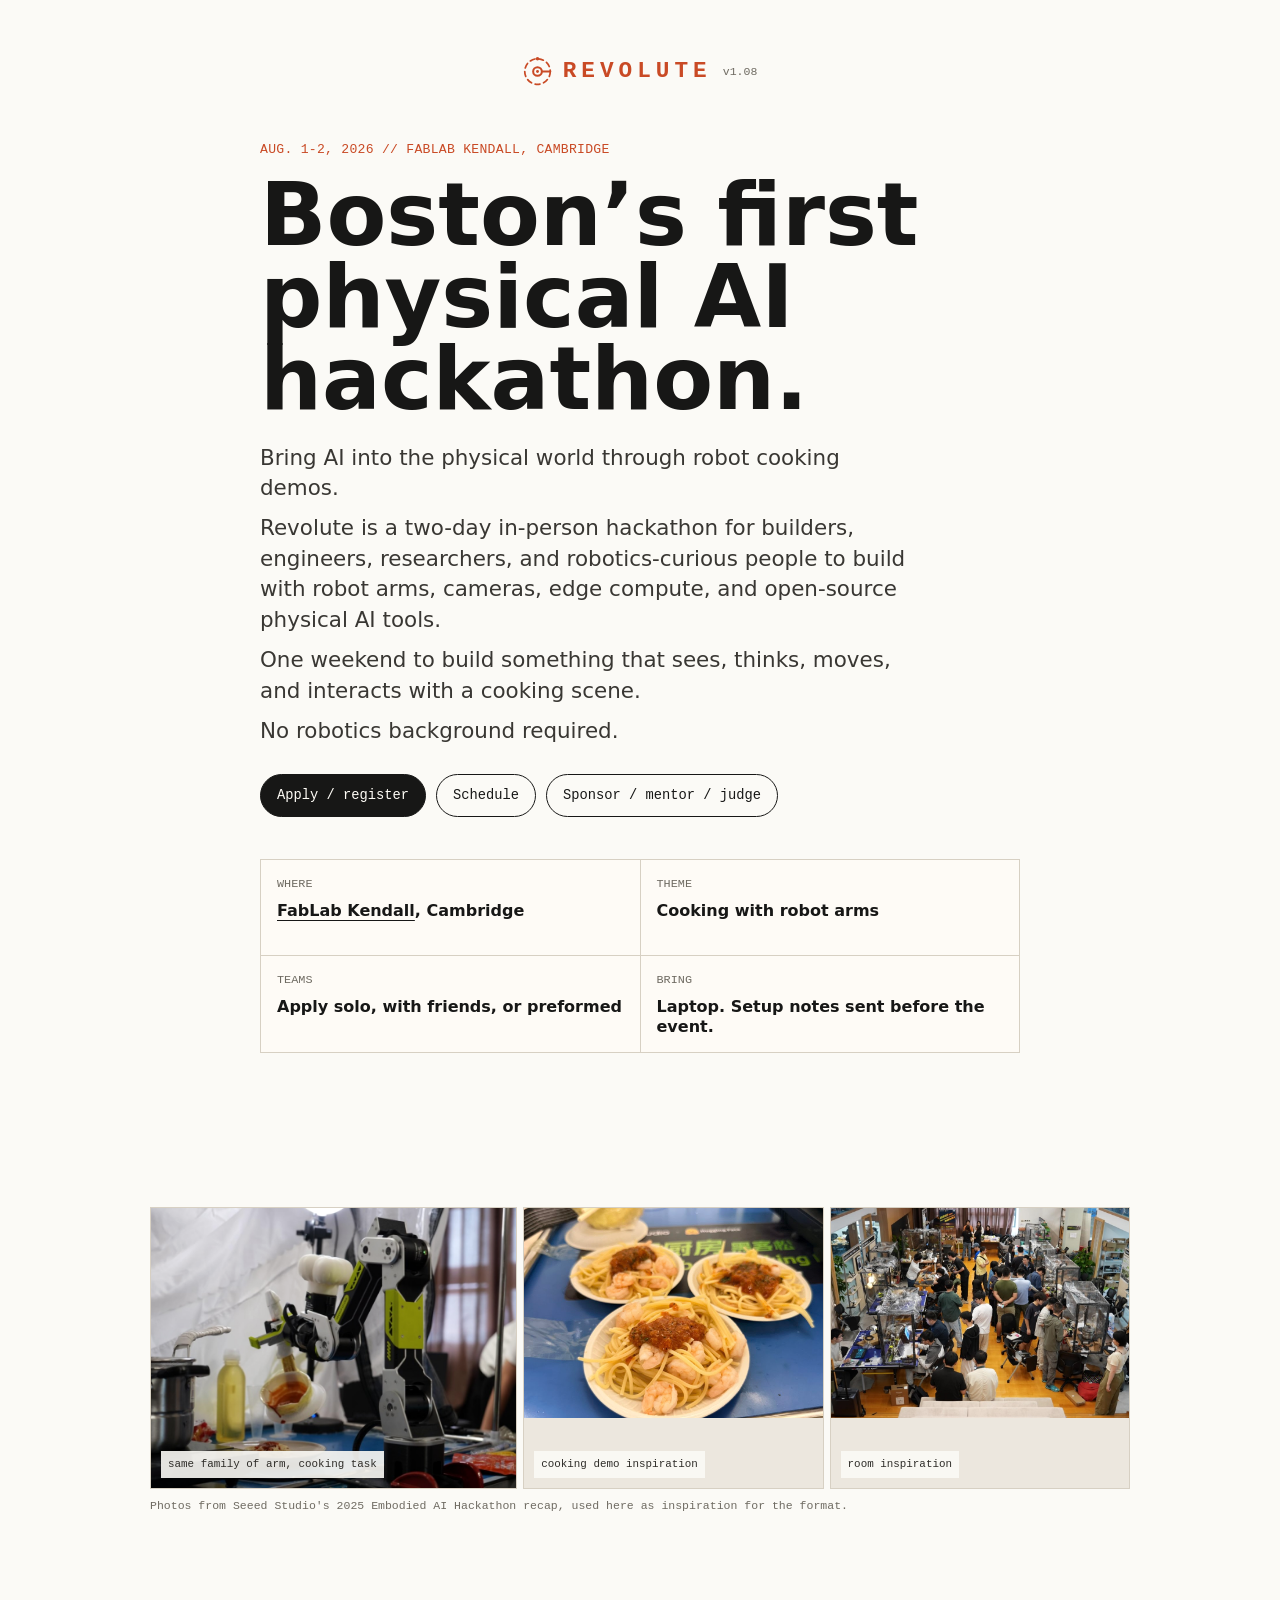
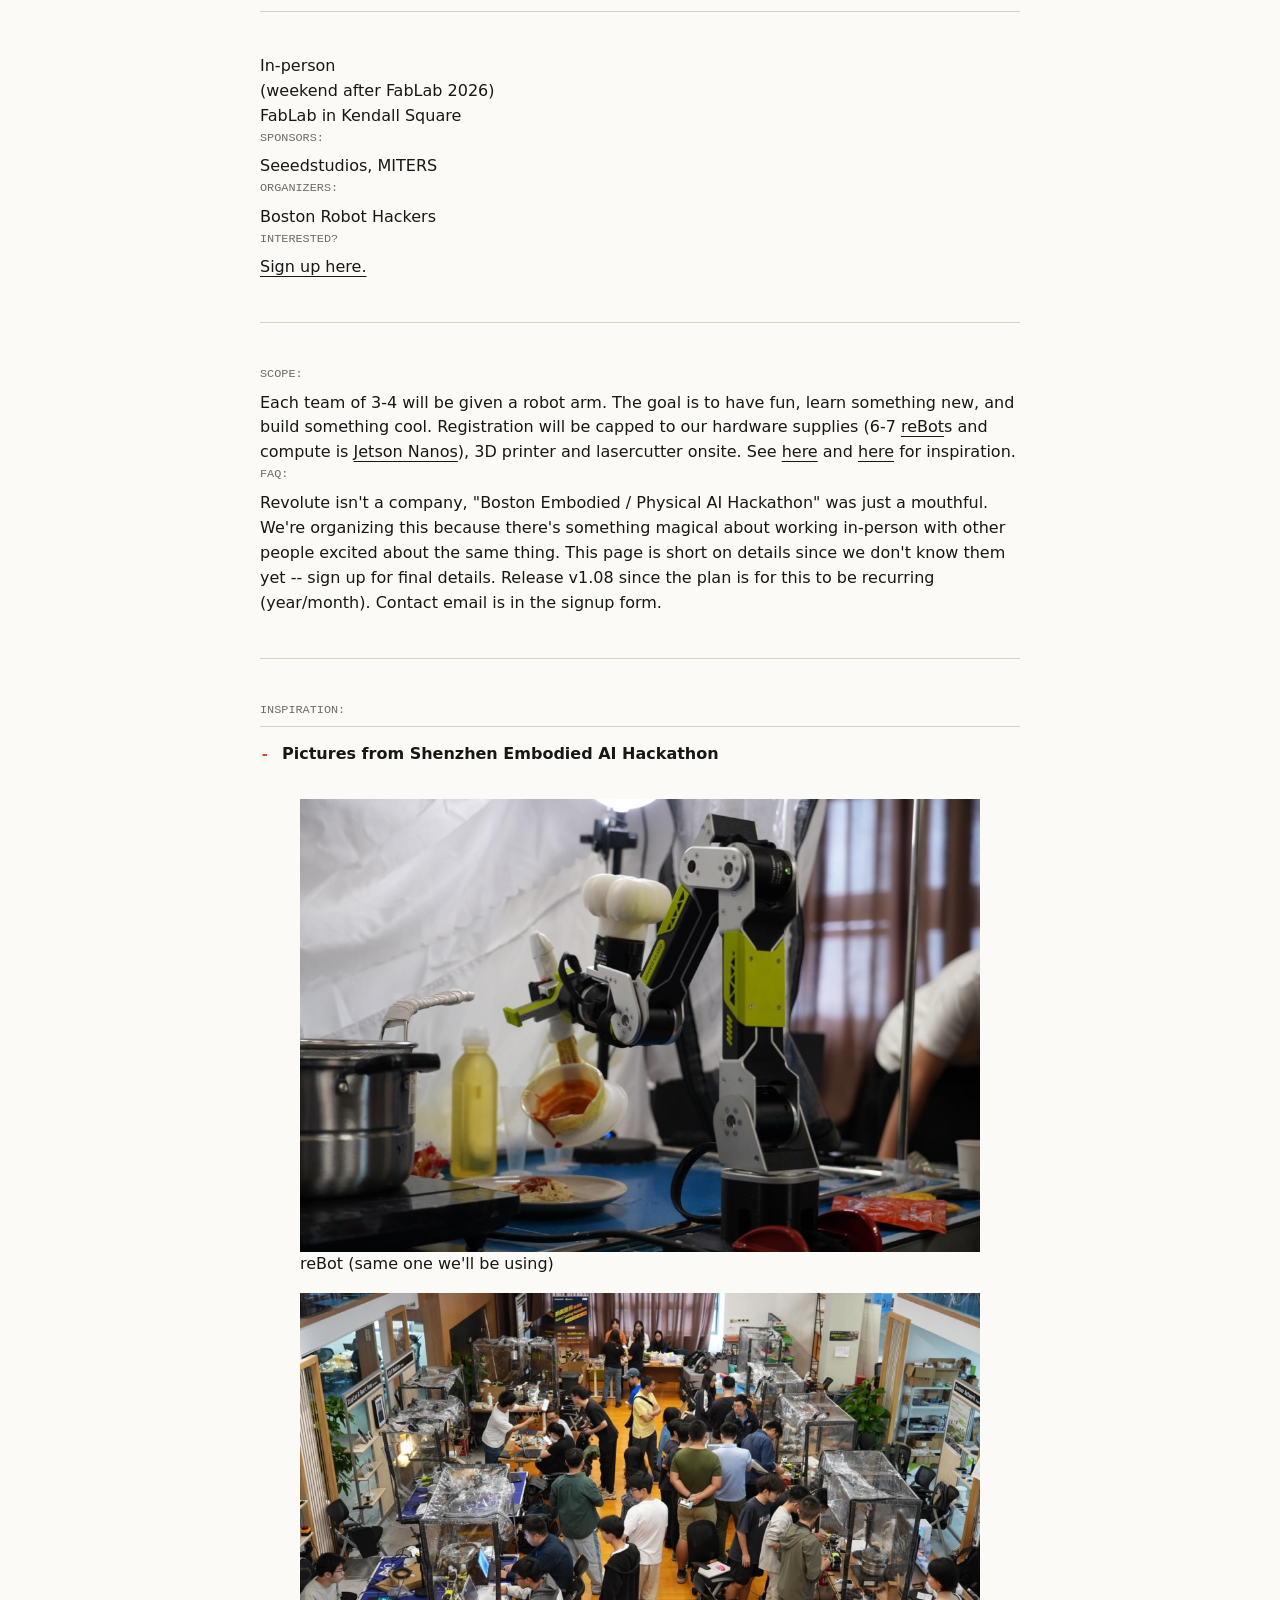
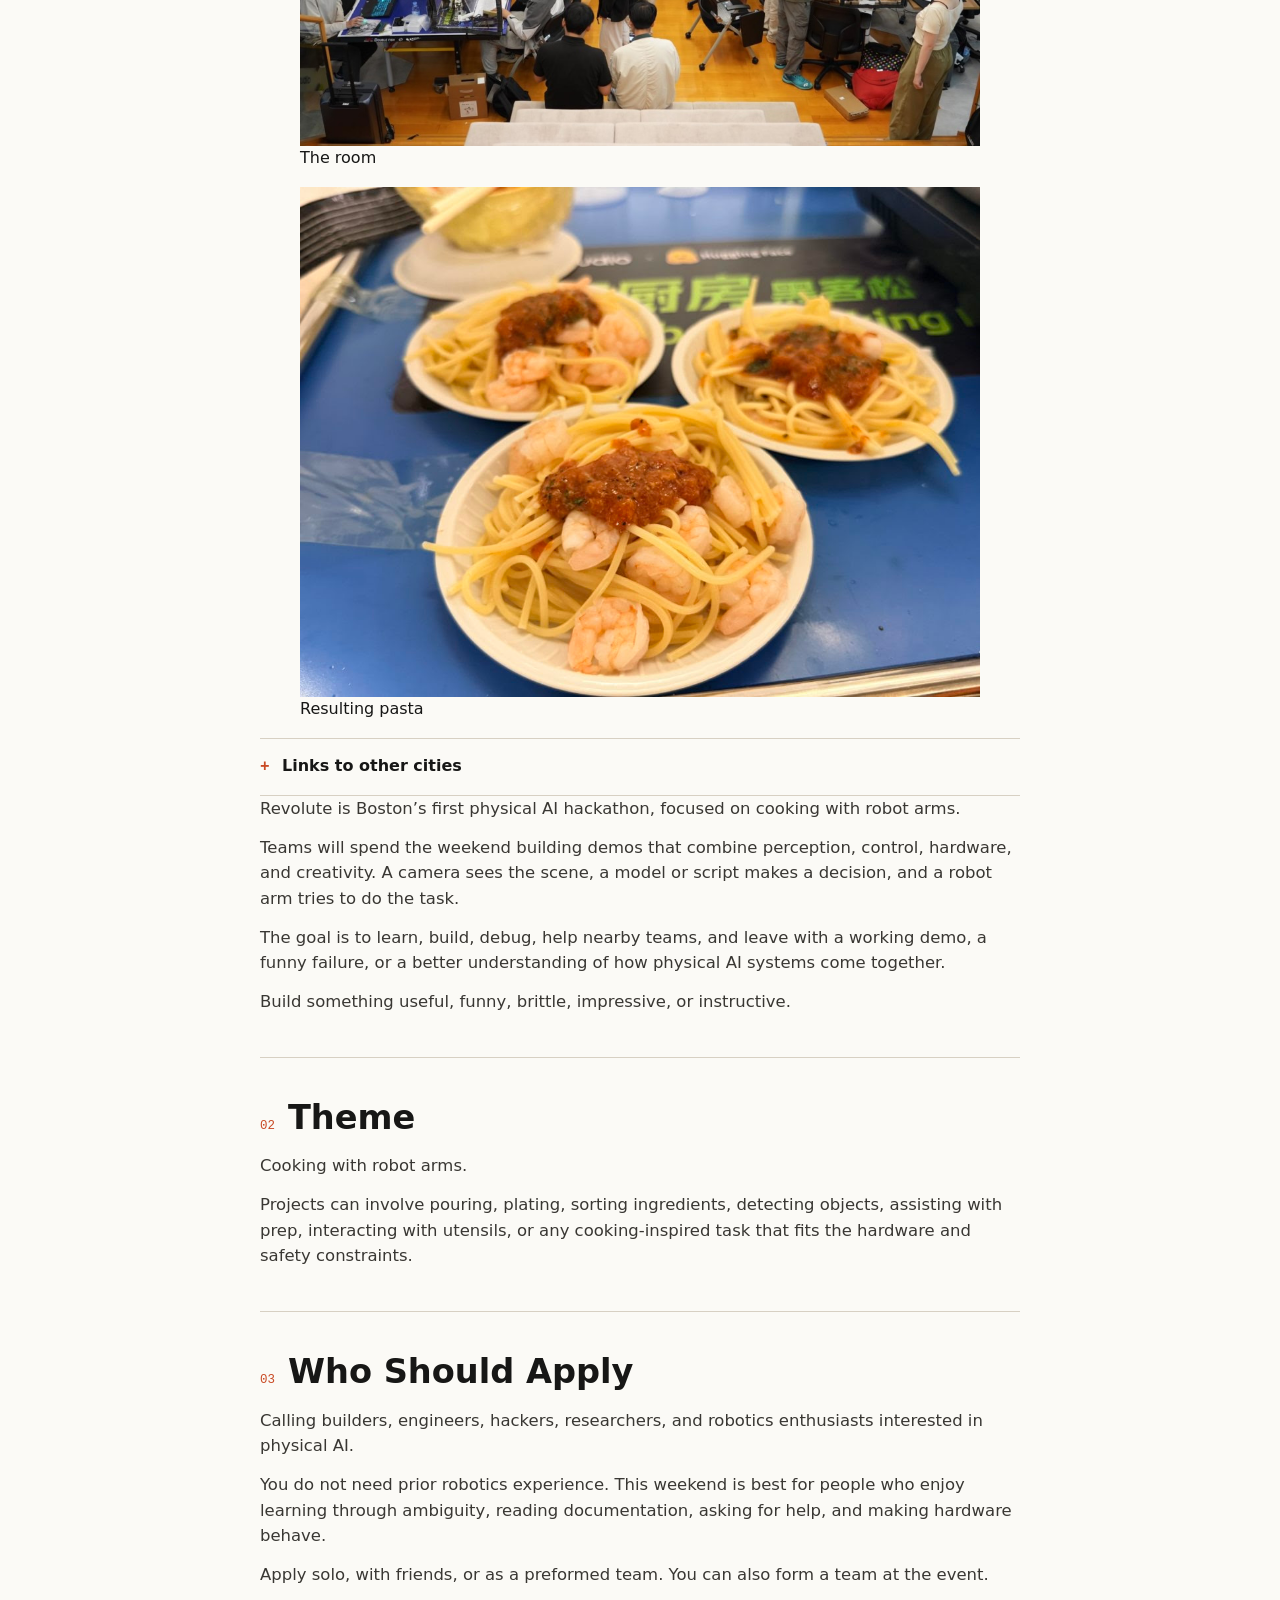
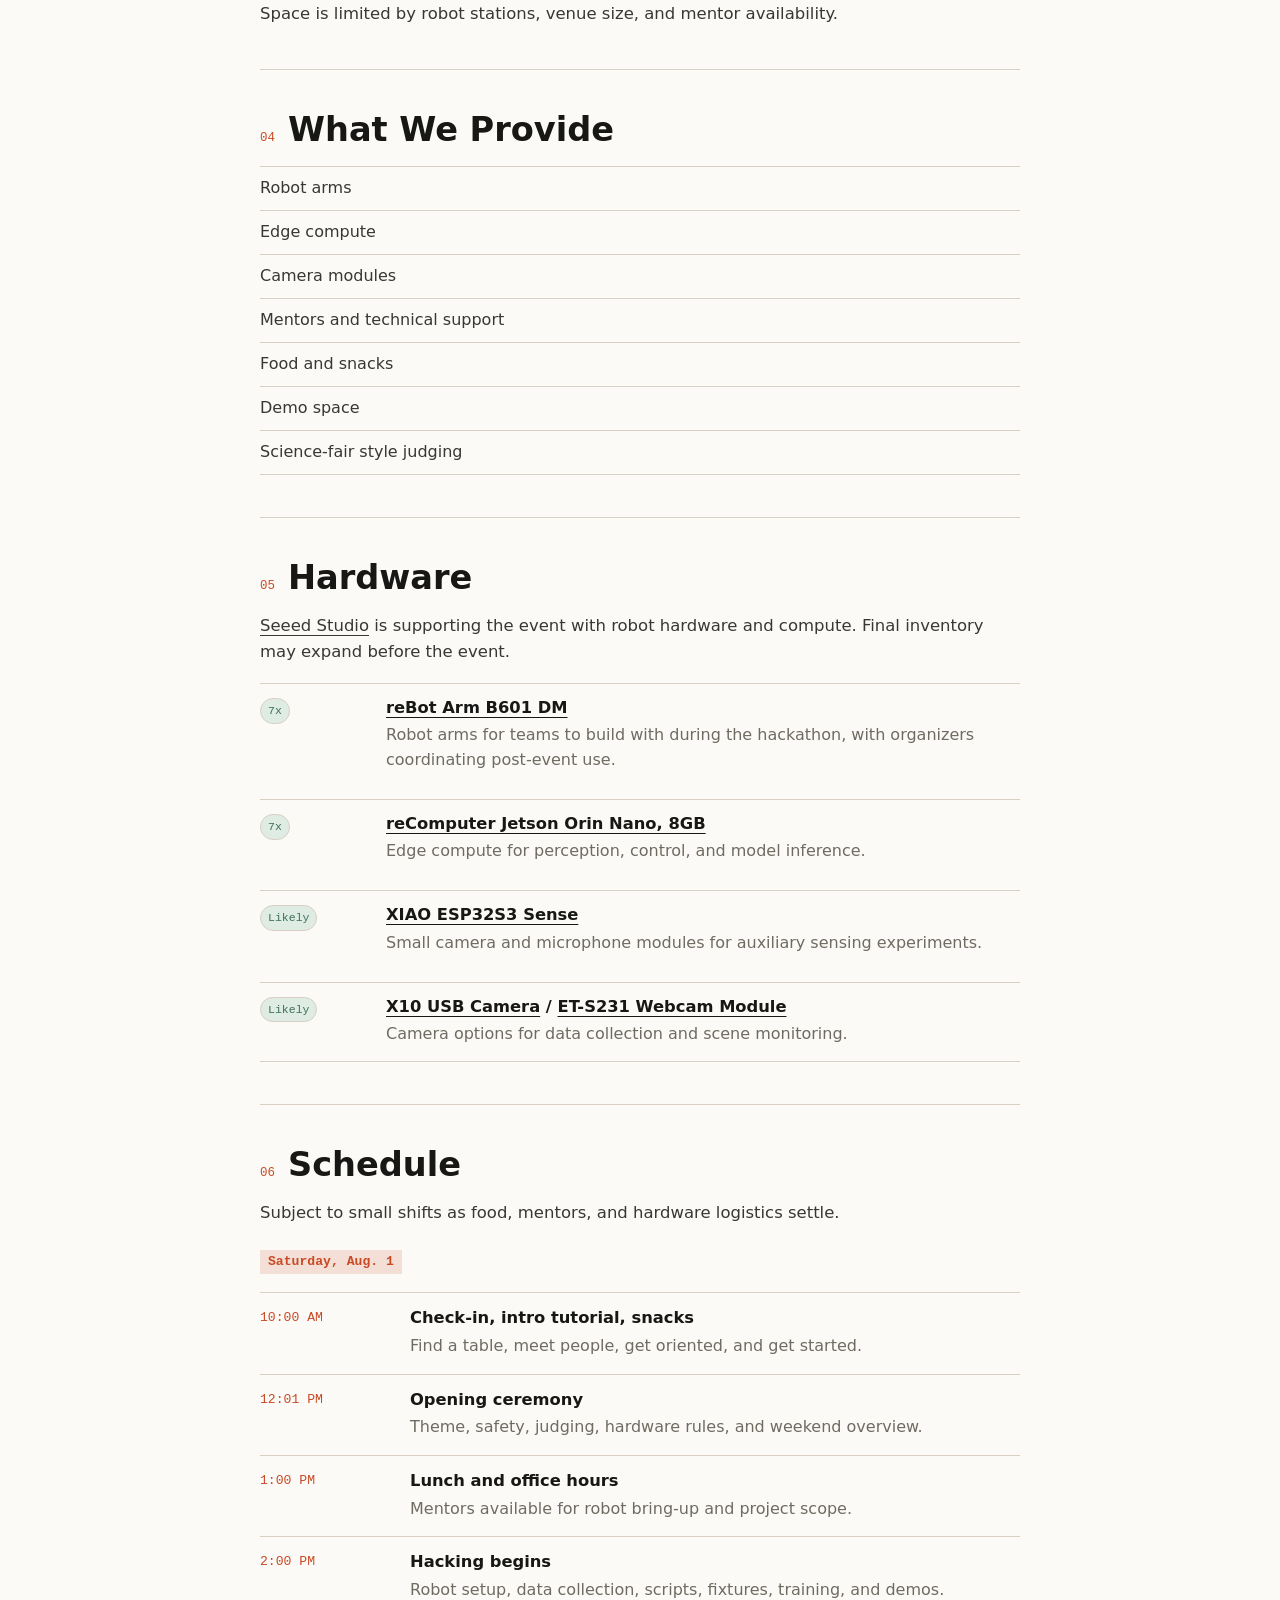
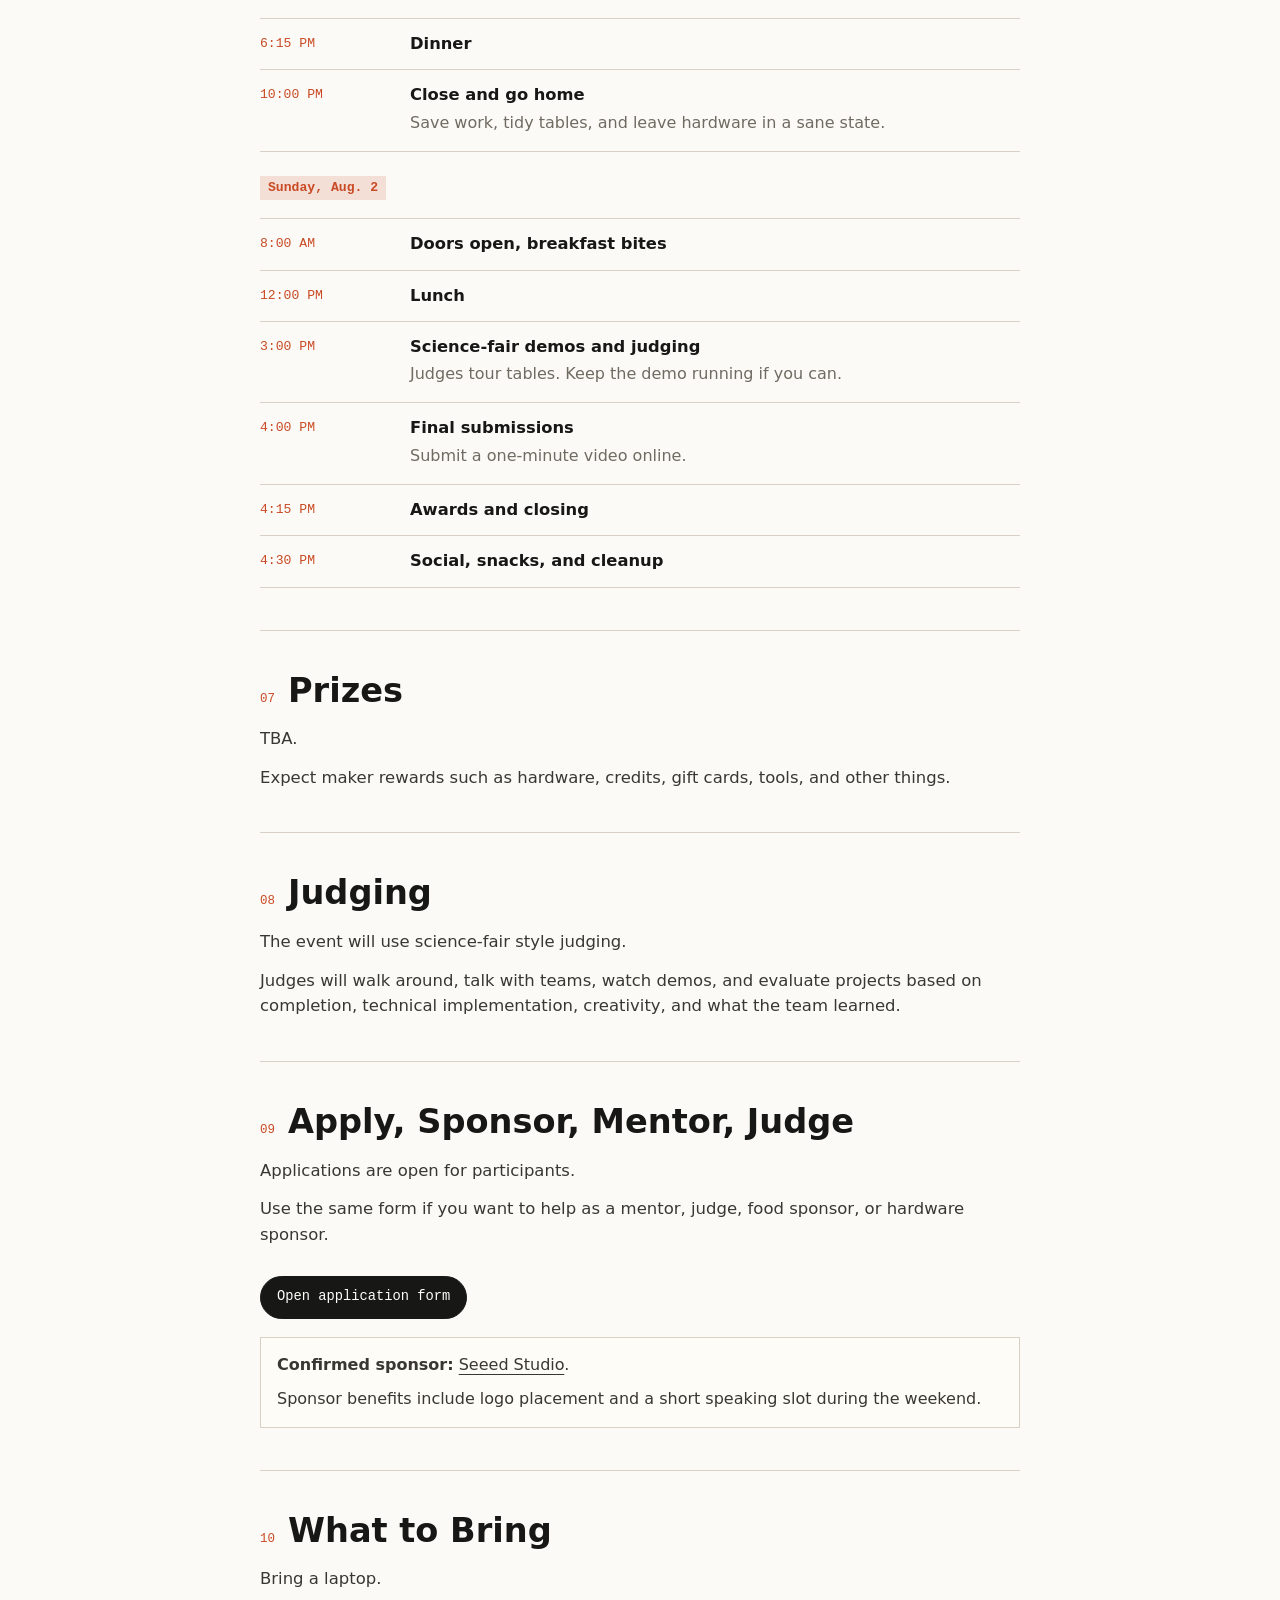
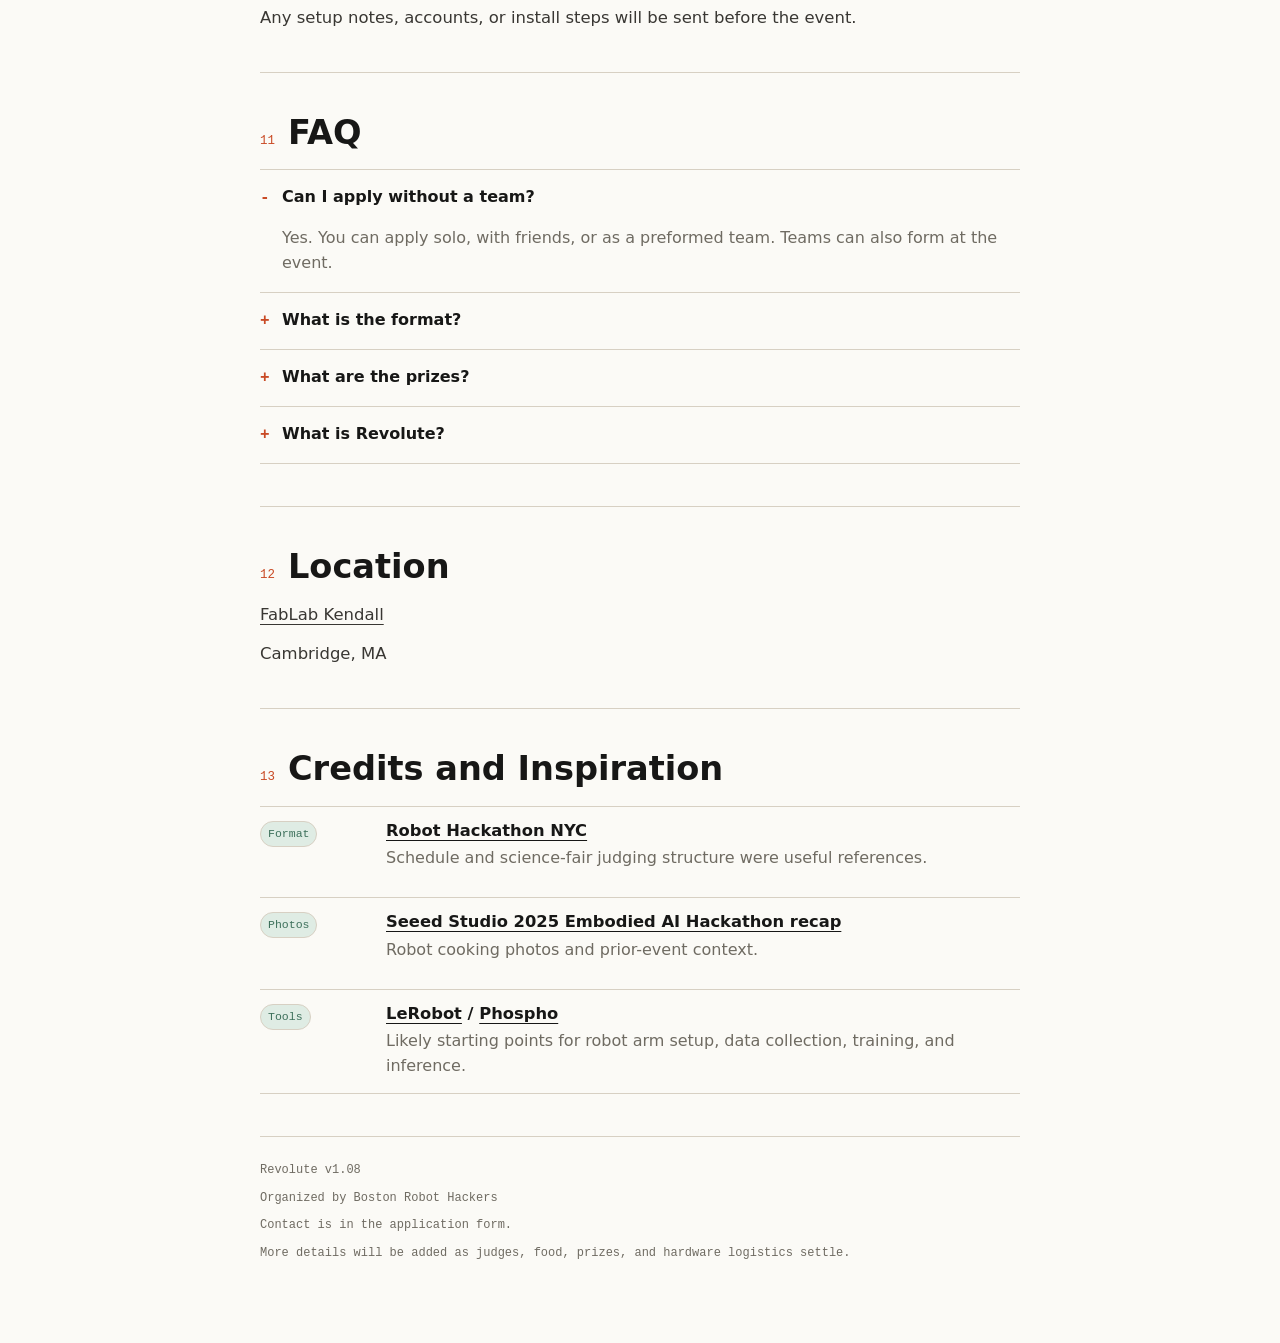
==== commit 1647b0d8: "Update index.html remove grid" ====
--- a/index.html
+++ b/index.html
@@ -29,8 +29,6 @@
   body{
     margin:0;
     background:
-      linear-gradient(90deg,rgba(23,23,22,.035) 1px,transparent 1px) 0 0 / 72px 72px,
-      linear-gradient(180deg,rgba(23,23,22,.028) 1px,transparent 1px) 0 0 / 72px 72px,
       var(--bg);
     color:var(--ink);
     font-family:var(--sans);
